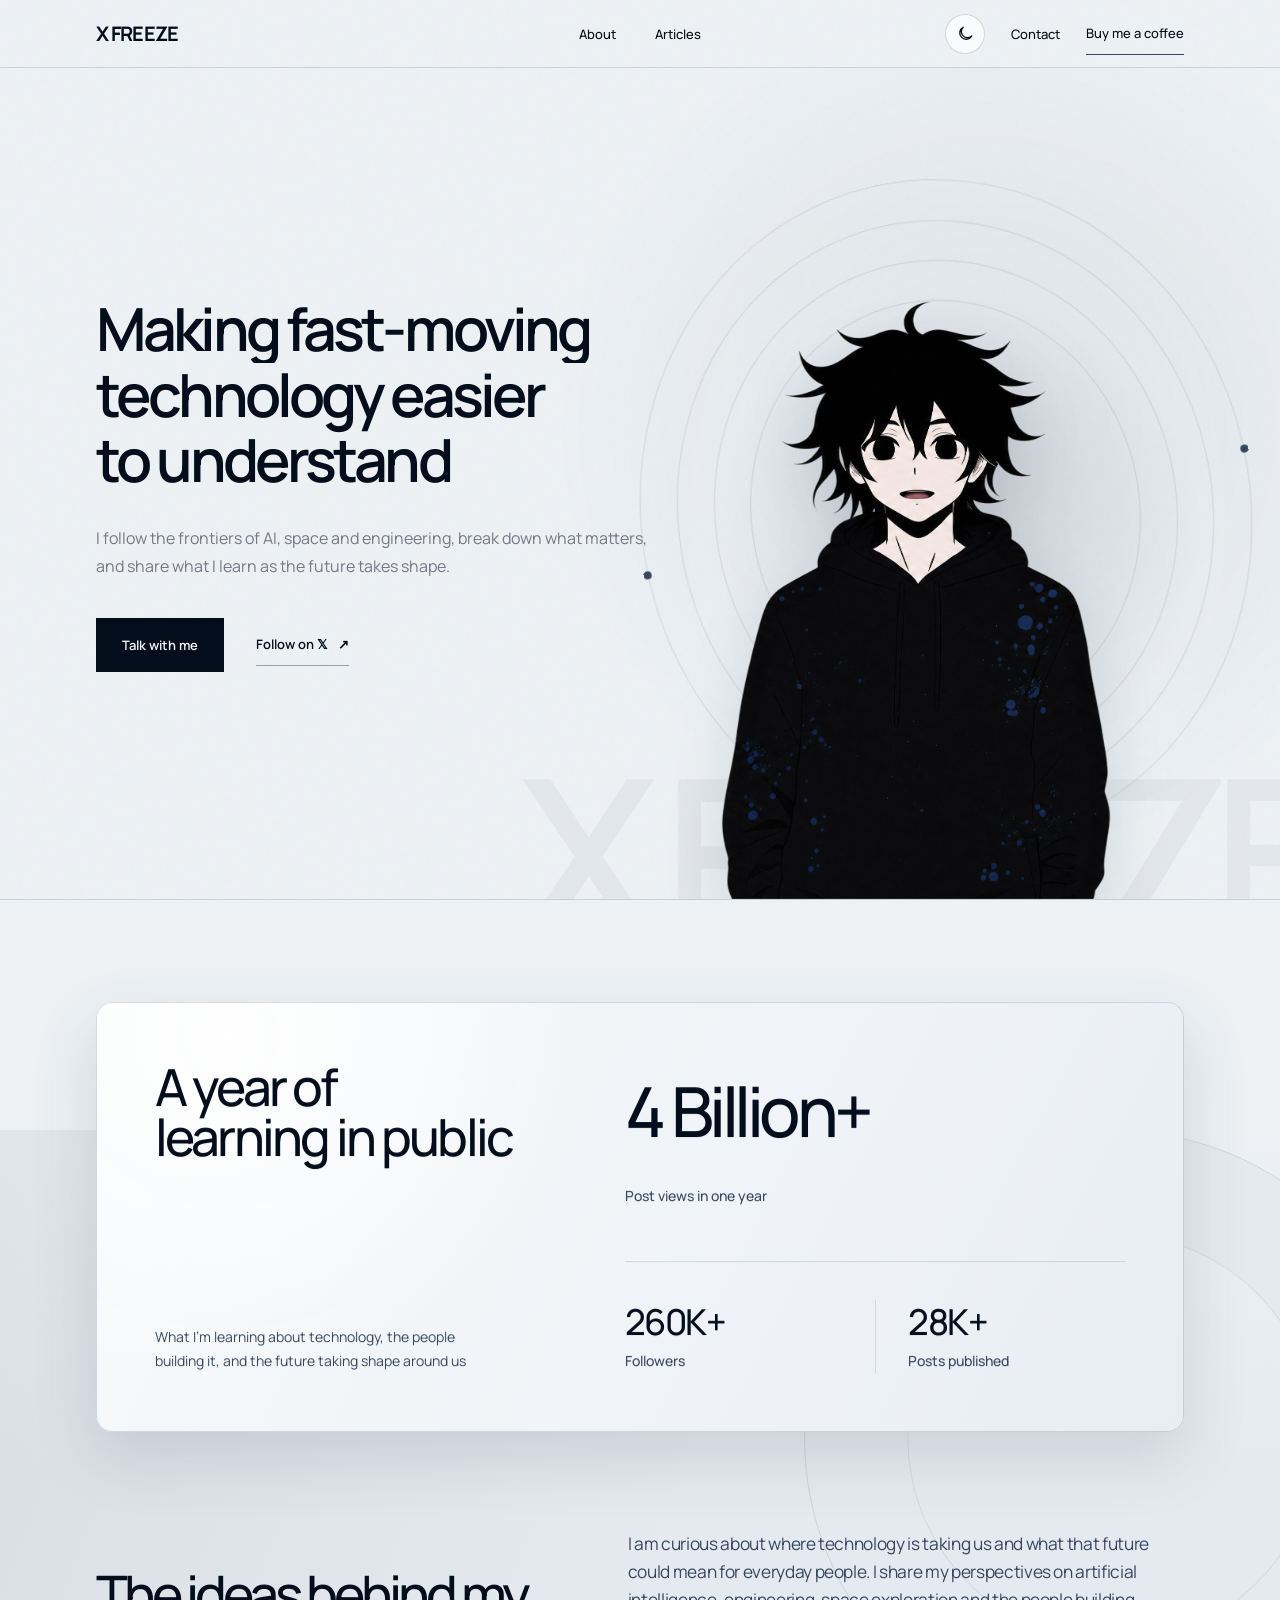
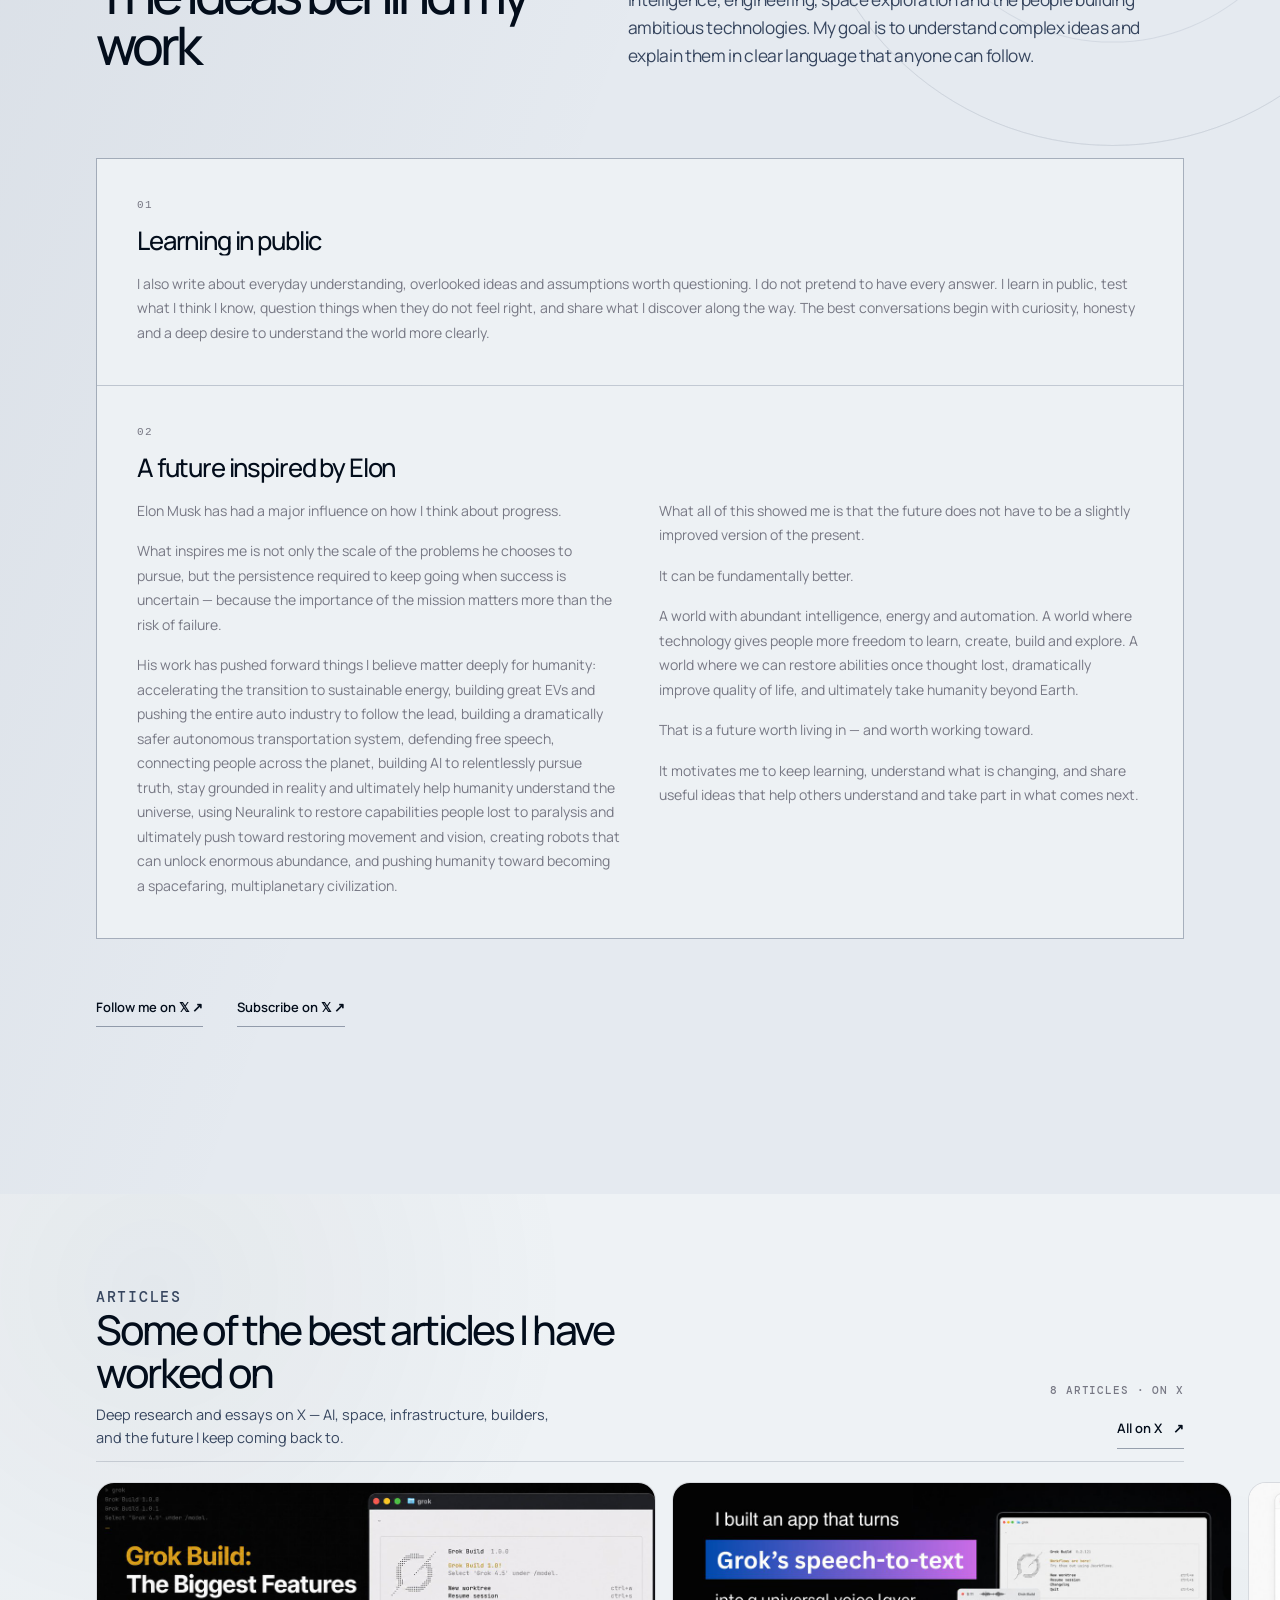
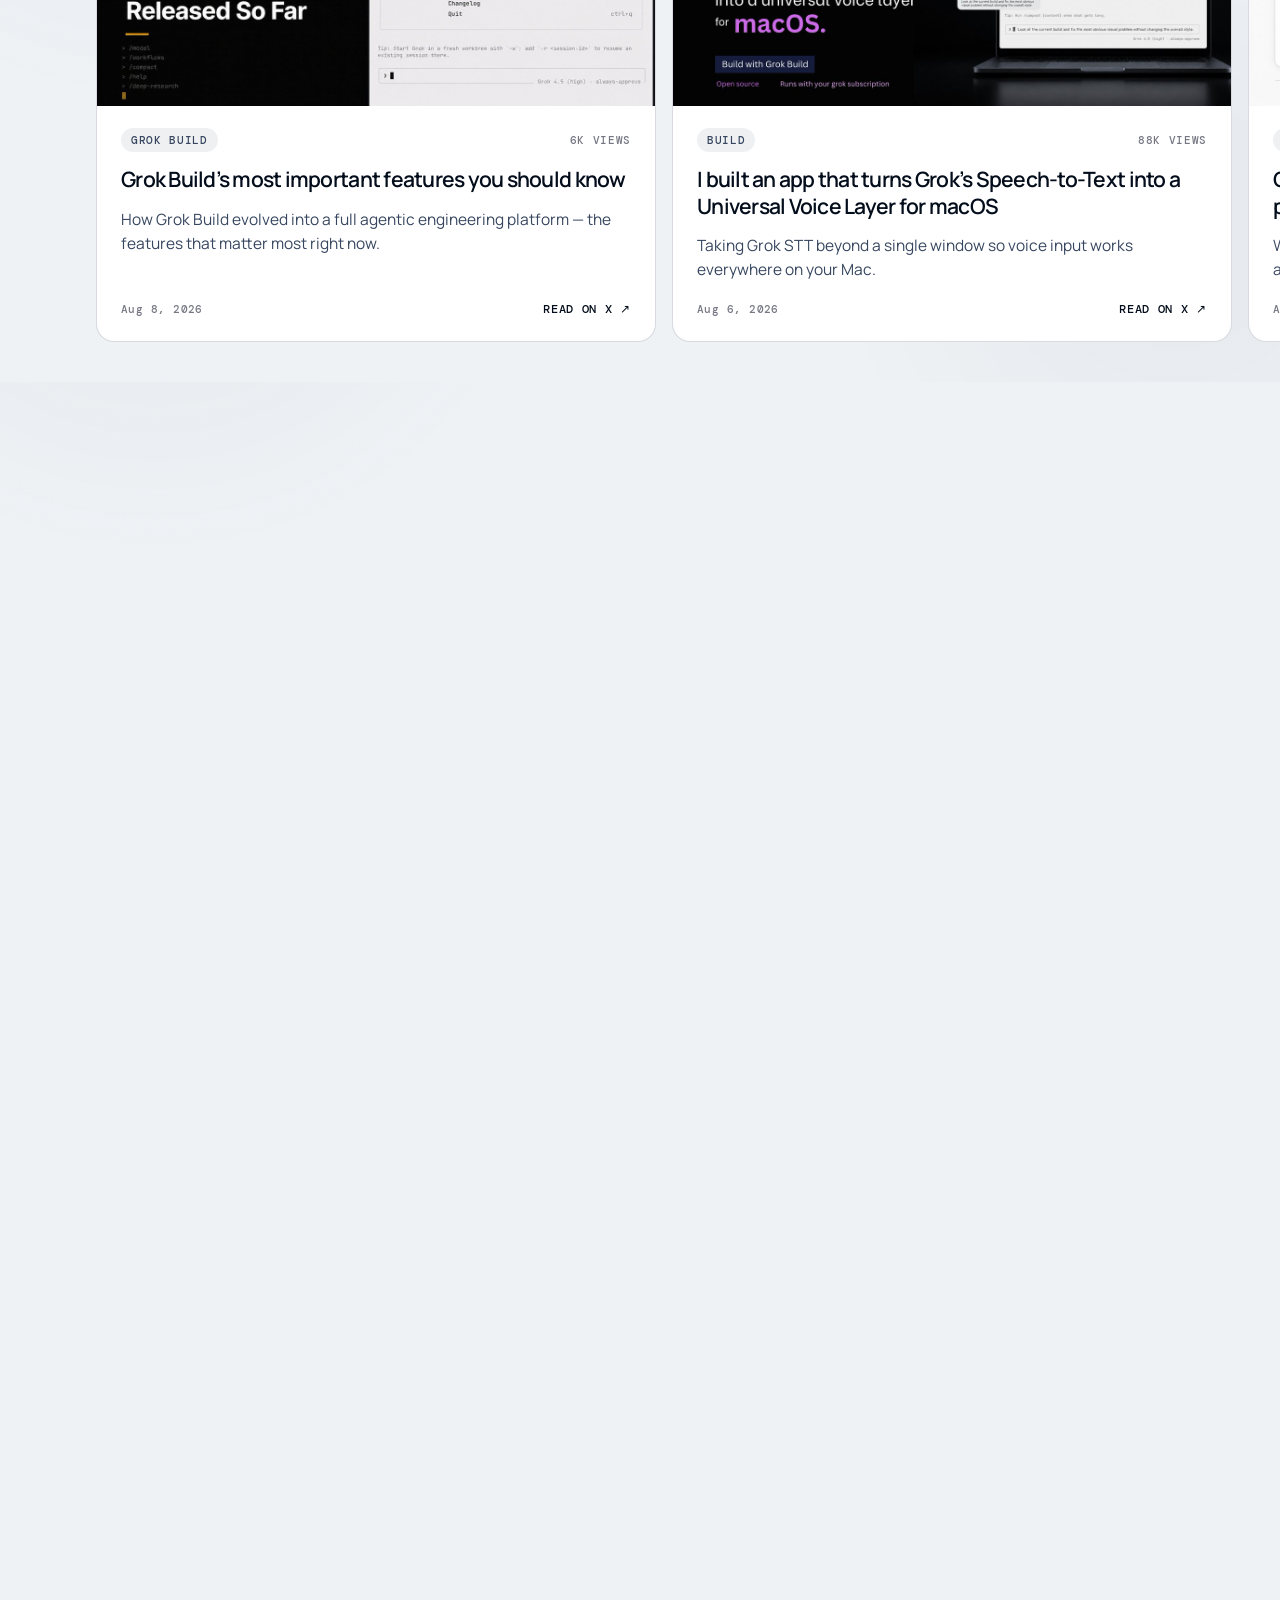
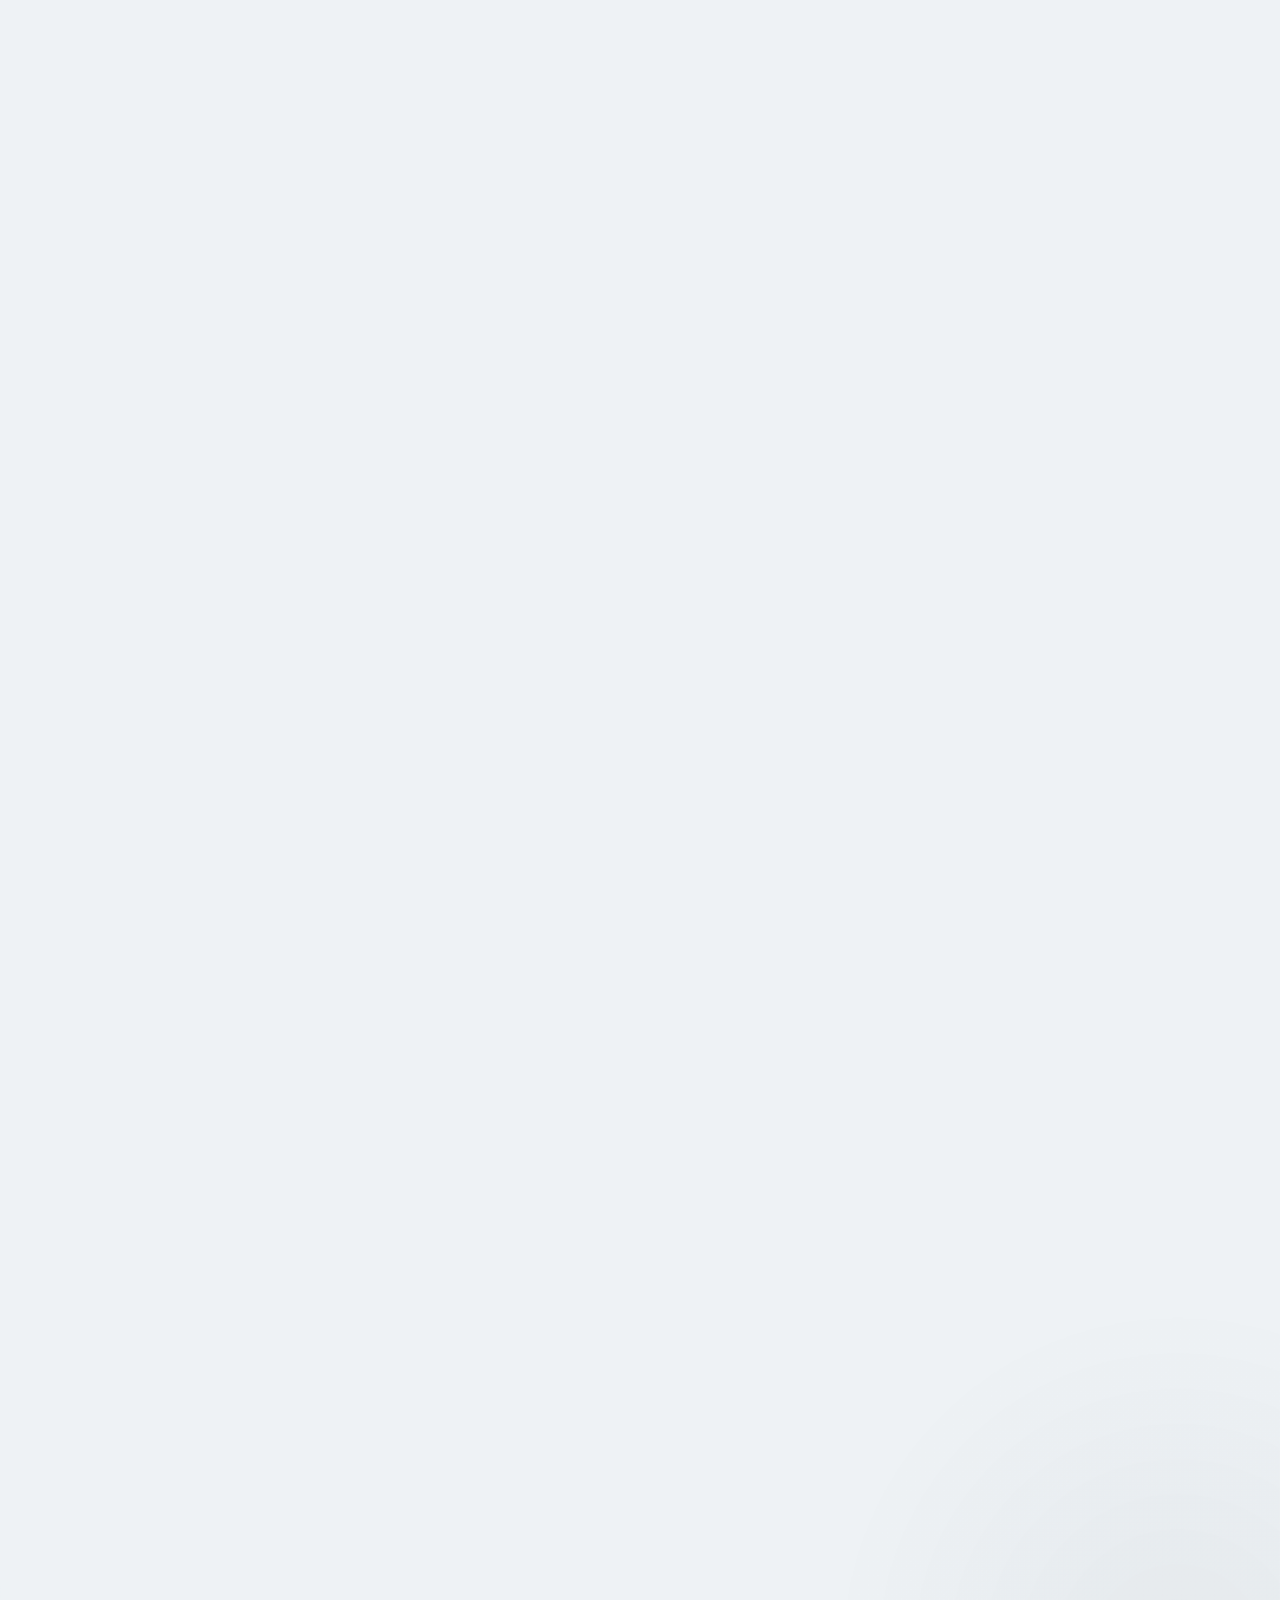
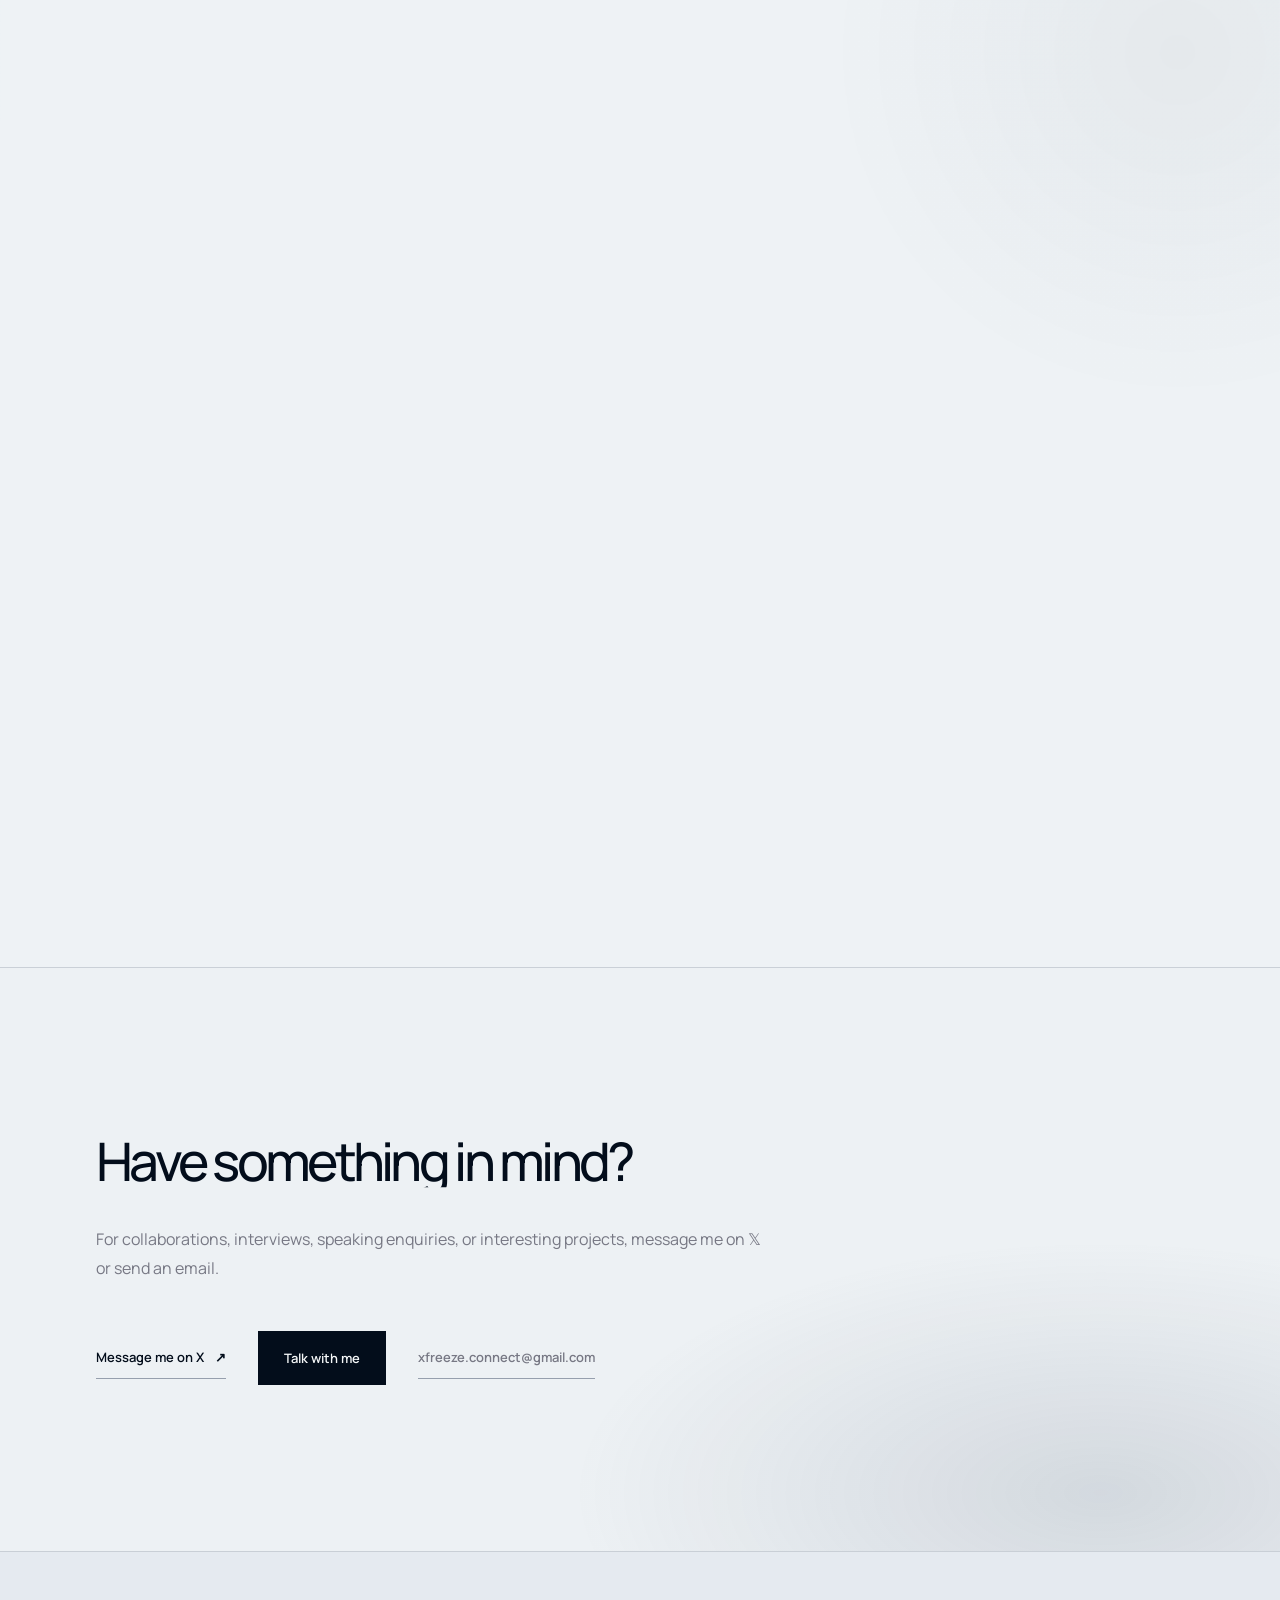
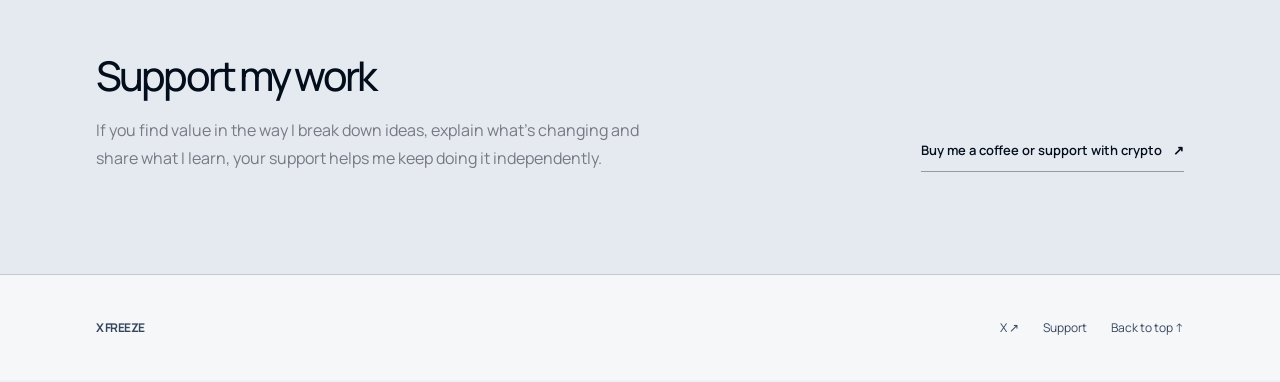
==== index.html @ 58bb5705 "Open Cal.com's own booking popup. Remove the extra white card so Talk with me uses the original cale" ====
<!doctype html>
<html lang="en">
  <head>
    <meta charset="utf-8">
    <meta name="viewport" content="width=device-width, initial-scale=1">
    <meta name="description" content="X Freeze is an engineer, writer, researcher, and AI-assisted builder covering Grok, xAI, SpaceX, Tesla, and the people building what comes next.">
    <meta name="theme-color" content="#edf1f4">
    <meta property="og:title" content="X Freeze">
    <meta property="og:description" content="Technology, builders, research, and useful tools for the Grok creator community.">
    <meta property="og:image" content="assets/xfreeze-space-backdrop.png">
    <title>X Freeze | Engineer, writer and researcher</title>
    <script>
      (function () {
        try {
          var key = "xf-theme";
          var stored = localStorage.getItem(key);
          var theme = stored === "dark" || stored === "light"
            ? stored
            : (window.matchMedia("(prefers-color-scheme: dark)").matches ? "dark" : "light");
          document.documentElement.setAttribute("data-theme", theme);
        } catch (e) {
          document.documentElement.setAttribute("data-theme", "light");
        }
      })();
    </script>
    <!-- Main Favicon -->
    <link rel="icon" type="image/x-icon" href="/favicon.ico">
    <!-- PNG fallback for modern browsers -->
    <link rel="icon" type="image/png" sizes="32x32" href="/favicon-32x32.png">
    <!-- Apple Touch Icon for iOS -->
    <link rel="apple-touch-icon" sizes="180x180" href="/apple-touch-icon.png">
    <link rel="preconnect" href="https://fonts.googleapis.com">
    <link rel="preconnect" href="https://fonts.gstatic.com" crossorigin>
    <link rel="preload" as="image" href="assets/xfreeze-hoodie-transparent.png">
    <link href="https://fonts.googleapis.com/css2?family=DM+Mono:wght@400;500&amp;family=Manrope:wght@400;500;600;700&amp;display=swap" rel="stylesheet">
    <link rel="stylesheet" href="styles.css?v=cal-tight-1">
    <script src="app.js" defer></script>
  </head>
  <body>
    <a class="skip-link" href="#main">Skip to content</a>

    <header class="site-header">
      <a class="brand" href="/" aria-label="X Freeze home">
        <span>X FREEZE</span>
      </a>

      <nav aria-label="Primary navigation">
        <a href="/about">About</a>
        <a href="/articles">Articles</a>
      </nav>

      <div class="nav-actions">
        <button class="theme-toggle" type="button" data-theme-toggle aria-label="Toggle dark theme" title="Toggle theme">
          <svg class="icon-moon" viewBox="0 0 24 24" fill="none" stroke="currentColor" stroke-width="1.8" stroke-linecap="round" stroke-linejoin="round" aria-hidden="true">
            <path d="M21 14.5A8.5 8.5 0 1 1 9.5 3a7 7 0 0 0 11.5 11.5z"></path>
          </svg>
          <svg class="icon-sun" viewBox="0 0 24 24" fill="none" stroke="currentColor" stroke-width="1.8" stroke-linecap="round" stroke-linejoin="round" aria-hidden="true">
            <circle cx="12" cy="12" r="4"></circle>
            <path d="M12 2v2M12 20v2M4.9 4.9l1.4 1.4M17.7 17.7l1.4 1.4M2 12h2M20 12h2M4.9 19.1l1.4-1.4M17.7 6.3l1.4-1.4"></path>
          </svg>
        </button>
        <a class="nav-contact" href="/contact">Contact</a>
        <button class="nav-support" type="button" data-open-support>Buy me a coffee</button>
      </div>
    </header>

    <main id="main">
      <section class="hero" id="top">
        <div class="hero-sticky">
          <div class="hero-copy">
            <h1>
              <span class="headline-line"><span>Making fast-moving</span></span>
              <span class="headline-line"><span>technology easier to understand</span></span>
            </h1>
            <p class="hero-summary">I follow the frontiers of AI, space and engineering, break down what matters, and share what I learn as the future takes shape.</p>

            <div class="hero-actions">
              <button class="button button-primary" type="button" data-cal-link="xfreeze-hkx1v9/30min" data-cal-namespace="booking" data-cal-config='{"layout":"month_view"}'>Talk with me</button>
              <a class="text-link" href="https://x.com/intent/follow?screen_name=XFreeze" target="_blank" rel="noreferrer">Follow on 𝕏 <span>↗</span></a>
            </div>
          </div>

          <div class="hero-name" aria-hidden="true">X FREEZE</div>

          <figure class="portrait-stage">
            <div class="orbit-depth" aria-hidden="true">
              <div class="orbit-lines">
                <span></span>
                <span></span>
                <span></span>
              </div>
            </div>
            <img src="assets/xfreeze-hoodie-transparent.png" width="1511" height="1520" fetchpriority="high" alt="Illustrated hoodie portrait representing X Freeze">
          </figure>
        </div>
      </section>

      <section class="profile-stats" id="profile-stats" aria-label="X Freeze profile statistics">
        <div class="profile-stats-panel">
          <header class="profile-stats-heading">
            <h2>A year of learning in public</h2>
            <p>What I’m learning about technology, the people building it, and the future taking shape around us</p>
          </header>

          <dl class="profile-stat-grid">
            <div class="profile-stat">
              <dd>4 Billion+</dd>
              <dt>Post views in one year</dt>
            </div>
            <div class="profile-stat">
              <dd>260K+</dd>
              <dt>Followers</dt>
            </div>
            <div class="profile-stat">
              <dd>28K+</dd>
              <dt>Posts published</dt>
            </div>
          </dl>
        </div>
      </section>

      <section class="principle reveal-section" id="about">
        <div class="principle-header">
          <h2>The ideas behind my work</h2>
          <p class="principle-intro">I am curious about where technology is taking us and what that future could mean for everyday people. I share my perspectives on artificial intelligence, engineering, space exploration and the people building ambitious technologies. My goal is to understand complex ideas and explain them in clear language that anyone can follow.</p>
        </div>

        <div class="principle-cards">
          <article class="principle-card-wide">
            <span class="principle-card-num" aria-hidden="true">01</span>
            <h3>Learning in public</h3>
            <p>I also write about everyday understanding, overlooked ideas and assumptions worth questioning. I do not pretend to have every answer. I learn in public, test what I think I know, question things when they do not feel right, and share what I discover along the way. The best conversations begin with curiosity, honesty and a deep desire to understand the world more clearly.</p>
          </article>

          <article class="principle-card-wide">
            <span class="principle-card-num" aria-hidden="true">02</span>
            <h3>A future inspired by Elon</h3>
            <div class="principle-card-body">
              <div>
                <p>Elon Musk has had a major influence on how I think about progress.</p>
                <p>What inspires me is not only the scale of the problems he chooses to pursue, but the persistence required to keep going when success is uncertain — because the importance of the mission matters more than the risk of failure.</p>
                <p>His work has pushed forward things I believe matter deeply for humanity: accelerating the transition to sustainable energy, building great EVs and pushing the entire auto industry to follow the lead, building a dramatically safer autonomous transportation system, defending free speech, connecting people across the planet, building AI to relentlessly pursue truth, stay grounded in reality and ultimately help humanity understand the universe, using Neuralink to restore capabilities people lost to paralysis and ultimately push toward restoring movement and vision, creating robots that can unlock enormous abundance, and pushing humanity toward becoming a spacefaring, multiplanetary civilization.</p>
              </div>
              <div>
                <p>What all of this showed me is that the future does not have to be a slightly improved version of the present.</p>
                <p>It can be fundamentally better.</p>
                <p>A world with abundant intelligence, energy and automation. A world where technology gives people more freedom to learn, create, build and explore. A world where we can restore abilities once thought lost, dramatically improve quality of life, and ultimately take humanity beyond Earth.</p>
                <p>That is a future worth living in — and worth working toward.</p>
                <p>It motivates me to keep learning, understand what is changing, and share useful ideas that help others understand and take part in what comes next.</p>
              </div>
            </div>
          </article>
        </div>

        <div class="principle-actions">
          <a href="https://x.com/intent/follow?screen_name=XFreeze" target="_blank" rel="noreferrer">Follow me on 𝕏 <span>↗</span></a>
          <a href="https://x.com/XFreeze/creator-subscriptions" target="_blank" rel="noreferrer">Subscribe on 𝕏 <span>↗</span></a>
        </div>
      </section>


      <section class="x-articles" id="articles" aria-label="X Articles">
        <div class="x-articles-pin">
          <div class="x-articles-sticky">
            <header class="x-articles-head">
              <div class="x-articles-head-copy">
                <p class="library-kicker">Articles</p>
                <h2>Some of the best articles I have worked on</h2>
                <p>Deep research and essays on X — AI, space, infrastructure, builders, and the future I keep coming back to.</p>
              </div>
              <div class="x-articles-head-side">
                <p class="library-meta">8 articles · on X</p>
                <a class="text-link" href="https://x.com/XFreeze" target="_blank" rel="noreferrer">All on X <span>↗</span></a>
              </div>
            </header>

            <div class="x-articles-viewport">
              <div class="x-articles-track" id="x-articles-track">
                <a class="x-article-card" href="https://x.com/i/article/2085433888864964608" target="_blank" rel="noreferrer">
                  <figure class="x-article-thumb">
                    <img src="assets/articles/2085433888864964608.jpg" alt="" width="1200" height="480" loading="lazy">
                  </figure>
                  <div class="x-article-body">
                    <div class="x-article-meta">
                      <span class="lib-tag">Grok Build</span>
                      <span class="x-article-views">6K views</span>
                    </div>
                    <h3>Grok Build’s most important features you should know</h3>
                    <p>How Grok Build evolved into a full agentic engineering platform — the features that matter most right now.</p>
                    <div class="x-article-foot">
                      <time class="x-article-date" datetime="2026-08-08">Aug 8, 2026</time>
                      <span class="x-article-cta">Read on X <span>↗</span></span>
                    </div>
                  </div>
                </a>

                <a class="x-article-card" href="https://x.com/i/article/2084619844628914176" target="_blank" rel="noreferrer">
                  <figure class="x-article-thumb">
                    <img src="assets/articles/2084619844628914176.jpg" alt="" width="1200" height="480" loading="lazy">
                  </figure>
                  <div class="x-article-body">
                    <div class="x-article-meta">
                      <span class="lib-tag">Build</span>
                      <span class="x-article-views">88K views</span>
                    </div>
                    <h3>I built an app that turns Grok’s Speech-to-Text into a Universal Voice Layer for macOS</h3>
                    <p>Taking Grok STT beyond a single window so voice input works everywhere on your Mac.</p>
                    <div class="x-article-foot">
                      <time class="x-article-date" datetime="2026-08-06">Aug 6, 2026</time>
                      <span class="x-article-cta">Read on X <span>↗</span></span>
                    </div>
                  </div>
                </a>

                <a class="x-article-card" href="https://x.com/i/article/2084860216353415168" target="_blank" rel="noreferrer">
                  <figure class="x-article-thumb">
                    <img src="assets/articles/2084860216353415168.jpg" alt="" width="1200" height="480" loading="lazy">
                  </figure>
                  <div class="x-article-body">
                    <div class="x-article-meta">
                      <span class="lib-tag">Grok Build</span>
                      <span class="x-article-views">4.1M views</span>
                    </div>
                    <h3>Grok Build will rewrite how you use your laptop — a practical guide to your own Autonomous Employee</h3>
                    <p>What Grok Build is actually for, and how to use it as an autonomous agent on your machine.</p>
                    <div class="x-article-foot">
                      <time class="x-article-date" datetime="2026-08-05">Aug 5, 2026</time>
                      <span class="x-article-cta">Read on X <span>↗</span></span>
                    </div>
                  </div>
                </a>

                <a class="x-article-card" href="https://x.com/i/article/2068381180899270656" target="_blank" rel="noreferrer">
                  <figure class="x-article-thumb">
                    <img src="assets/articles/2068381180899270656.jpg" alt="" width="1200" height="480" loading="lazy">
                  </figure>
                  <div class="x-article-body">
                    <div class="x-article-meta">
                      <span class="lib-tag">Space</span>
                      <span class="x-article-views">566K views</span>
                    </div>
                    <h3>Elon Musk’s Septillion-Dollar Future: Antimatter, Interstellar Travel, and an Economy Beyond Money</h3>
                    <p>A physics-grounded look at antimatter propulsion, stellar-scale energy, and why money may give way to mass and energy.</p>
                    <div class="x-article-foot">
                      <time class="x-article-date" datetime="2026-06-20">Jun 20, 2026</time>
                      <span class="x-article-cta">Read on X <span>↗</span></span>
                    </div>
                  </div>
                </a>

                <a class="x-article-card" href="https://x.com/i/article/2079162061142335488" target="_blank" rel="noreferrer">
                  <figure class="x-article-thumb">
                    <img src="assets/articles/2079162061142335488.jpg" alt="" width="1200" height="480" loading="lazy">
                  </figure>
                  <div class="x-article-body">
                    <div class="x-article-meta">
                      <span class="lib-tag">X API</span>
                      <span class="x-article-views">68K views</span>
                    </div>
                    <h3>Turn your X account into a programmable intelligence system using the X API and Grok Build</h3>
                    <p>Bookmarks, research, monitoring, and automation — practical agent workflows with the X API and Grok Build.</p>
                    <div class="x-article-foot">
                      <time class="x-article-date" datetime="2026-07-22">Jul 22, 2026</time>
                      <span class="x-article-cta">Read on X <span>↗</span></span>
                    </div>
                  </div>
                </a>

                <a class="x-article-card" href="https://x.com/i/article/2081176018950176768" target="_blank" rel="noreferrer">
                  <figure class="x-article-thumb">
                    <img src="assets/articles/2081176018950176768.jpg" alt="" width="1200" height="480" loading="lazy">
                  </figure>
                  <div class="x-article-body">
                    <div class="x-article-meta">
                      <span class="lib-tag">Mission</span>
                      <span class="x-article-views">8.4K views</span>
                    </div>
                    <h3>Elon Musk’s Deepest Purpose Is to Save Humanity and Carry the Light of Consciousness Beyond Earth</h3>
                    <p>How SpaceX, Tesla, Neuralink, xAI, and X connect into one mission for a multiplanetary future.</p>
                    <div class="x-article-foot">
                      <time class="x-article-date" datetime="2026-07-26">Jul 26, 2026</time>
                      <span class="x-article-cta">Read on X <span>↗</span></span>
                    </div>
                  </div>
                </a>

                <a class="x-article-card" href="https://x.com/i/article/2062513457979625473" target="_blank" rel="noreferrer">
                  <figure class="x-article-thumb">
                    <img src="assets/articles/2062513457979625473.jpg" alt="" width="1200" height="480" loading="lazy">
                  </figure>
                  <div class="x-article-body">
                    <div class="x-article-meta">
                      <span class="lib-tag">SpaceX</span>
                      <span class="x-article-views">6.4K views</span>
                    </div>
                    <h3>Everything you need to know about SpaceX and why it is the most important company on Earth</h3>
                    <p>Launch, Starlink, reusability, AI compute, and the infrastructure machine behind the rockets.</p>
                    <div class="x-article-foot">
                      <time class="x-article-date" datetime="2026-06-04">Jun 4, 2026</time>
                      <span class="x-article-cta">Read on X <span>↗</span></span>
                    </div>
                  </div>
                </a>

                <a class="x-article-card" href="https://x.com/i/article/2057276148254457856" target="_blank" rel="noreferrer">
                  <figure class="x-article-thumb">
                    <img src="assets/articles/2057276148254457856.jpg" alt="" width="1200" height="480" loading="lazy">
                  </figure>
                  <div class="x-article-body">
                    <div class="x-article-meta">
                      <span class="lib-tag">AI</span>
                      <span class="x-article-views">6.5K views</span>
                    </div>
                    <h3>Elon offering compute to Anthropic is a much bigger strategic move than most people realize</h3>
                    <p>Why AI infrastructure compounds while models rotate — Colossus, Starlink, and orbital compute.</p>
                    <div class="x-article-foot">
                      <time class="x-article-date" datetime="2026-05-21">May 21, 2026</time>
                      <span class="x-article-cta">Read on X <span>↗</span></span>
                    </div>
                  </div>
                </a>
              </div>
            </div>
          </div>
        </div>
      </section>


      <section class="contact reveal-section" id="contact">
        <h2>Have something in mind?</h2>
        <p>For collaborations, interviews, speaking enquiries, or interesting projects, message me on 𝕏 or send an email.</p>
        <div class="contact-actions">
          <a class="text-link" href="https://x.com/XFreeze" target="_blank" rel="noreferrer">Message me on X <span>↗</span></a>
          <button class="button button-primary" type="button" data-cal-link="xfreeze-hkx1v9/30min" data-cal-namespace="booking" data-cal-config='{"layout":"month_view"}'>Talk with me</button>
          <a class="text-link email-link" href="mailto:xfreeze.connect@gmail.com">xfreeze.connect@gmail.com</a>
        </div>
      </section>

      <section class="support-strip" id="support">
        <div>
          <h2>Support my work</h2>
          <p>If you find value in the way I break down ideas, explain what’s changing and share what I learn, your support helps me keep doing it independently.</p>
        </div>
        <button class="text-link support-control" type="button" data-open-support>Buy me a coffee or support with crypto <span>↗</span></button>
      </section>
    </main>

    <footer class="site-footer">
      <a class="brand" href="/"><span>X FREEZE</span></a>
      <div>
        <a href="https://x.com/XFreeze" target="_blank" rel="noreferrer">X ↗</a>
        <button type="button" data-open-support>Support</button>
        <a href="/">Back to top ↑</a>
      </div>
    </footer>

    <script>
      (function (C, A, L) {
        var p = function (a, ar) { a.q.push(ar); };
        var d = C.document;
        C.Cal = C.Cal || function () {
          var cal = C.Cal;
          var ar = arguments;
          if (!cal.loaded) {
            cal.ns = {};
            cal.q = cal.q || [];
            d.head.appendChild(d.createElement("script")).src = A;
            cal.loaded = true;
          }
          if (ar[0] === L) {
            var api = function () { p(api, arguments); };
            var namespace = ar[1];
            api.q = api.q || [];
            if (typeof namespace === "string") {
              cal.ns[namespace] = cal.ns[namespace] || api;
              p(cal.ns[namespace], ar);
              p(cal, ["initNamespace", namespace]);
            } else p(cal, ar);
            return;
          }
          p(cal, ar);
        };
      })(window, "https://app.cal.com/embed/embed.js", "init");
      Cal("init", "booking", { origin: "https://cal.com" });
      Cal.ns.booking("ui", { layout: "month_view" });
    </script>

    <dialog class="dialog" id="consultDialog" aria-labelledby="consultTitle">
      <form class="dialog-shell dialog-glass consult-form" data-glass id="consultForm">
        <div class="dialog-header">
          <div>
            <span>Consult with X Freeze</span>
            <h2 id="consultTitle">Tell me what you are working on</h2>
          </div>
          <button class="close-button" type="button" data-close-dialog aria-label="Close consultation form">×</button>
        </div>

        <label>
          <span>Your name</span>
          <input name="name" type="text" autocomplete="name" required>
        </label>
        <label>
          <span>How can I help?</span>
          <select name="topic" required>
            <option value="">Select a topic</option>
            <option>AI and Grok workflows</option>
            <option>Research and product analysis</option>
            <option>Content and positioning</option>
            <option>Interview or speaking request</option>
            <option>Something else</option>
          </select>
        </label>
        <label>
          <span>Briefly describe the project</span>
          <textarea name="message" rows="5" required></textarea>
        </label>
        <p class="form-note">Your message will be copied, then X will open so you can send it directly.</p>
        <button class="button button-primary" type="submit">Continue to X</button>
        <p class="form-status" id="consultStatus" role="status"></p>
      </form>
    </dialog>

    <dialog class="dialog" id="supportDialog" aria-labelledby="supportTitle">
      <div class="dialog-shell dialog-glass" data-glass>
        <div class="dialog-header">
          <div>
            <span>Support my work</span>
            <h2 id="supportTitle">Buy me a coffee or support with crypto</h2>
          </div>
          <button class="close-button" type="button" data-close-dialog aria-label="Close support options">×</button>
        </div>

        <div class="coffee-option">
          <div>
            <strong>Buy me a coffee</strong>
            <p>Support with a one-time coffee via Buy Me a Coffee.</p>
          </div>
          <a class="button button-primary" href="https://buymeacoffee.com/xfreeze" target="_blank" rel="noreferrer">Buy me a coffee</a>
        </div>

        <div class="wallet-list">
          <div class="wallet">
            <div><strong>Bitcoin</strong><code>bc1q4ntsw4f9a6vqm5yuzy9h3zd5sc44zk870ncjwy</code></div>
            <button type="button" data-copy-wallet="bc1q4ntsw4f9a6vqm5yuzy9h3zd5sc44zk870ncjwy">Copy</button>
          </div>
          <div class="wallet">
            <div><strong>Ethereum</strong><code>0x22614C159AC3226Ce92E99905EA7A401fa6e6d12</code></div>
            <button type="button" data-copy-wallet="0x22614C159AC3226Ce92E99905EA7A401fa6e6d12">Copy</button>
          </div>
          <div class="wallet">
            <div><strong>Solana</strong><code>EYTx9xJrpB3NiTmLSWQUf4pVksN2naRKXTezZfa6VjWb</code></div>
            <button type="button" data-copy-wallet="EYTx9xJrpB3NiTmLSWQUf4pVksN2naRKXTezZfa6VjWb">Copy</button>
          </div>
        </div>
        <p class="wallet-status" id="walletStatus" role="status"></p>
      </div>
    </dialog>

    <div class="toast" id="toast" role="status"></div>
  </body>
</html>
---- styles.css ----
:root {
  --canvas: #edf1f4;
  --canvas-soft: #e5eaf0;
  --canvas-bright: #f5f7f8;
  --ink: #030d1b;
  --ink-soft: #080d15;
  --slate: #37465f;
  --muted: #777884;
  --line: rgba(55, 70, 95, 0.2);
  --line-strong: rgba(55, 70, 95, 0.48);
  --header-bg: rgba(237, 241, 244, 0.88);
  --card-bg: #ffffff;
  --card-bg-soft: rgba(255, 255, 255, 0.72);
  --panel-bg: linear-gradient(118deg, rgba(249, 251, 252, 0.99), rgba(232, 237, 243, 0.985));
  --panel-sheen: radial-gradient(circle at 12% 8%, rgba(255, 255, 255, 0.98), transparent 34%);
  --section-tint: #eef2f5;
  --noise-opacity: 0.025;
  --noise-blend: multiply;
  --shadow-soft: 0 18px 40px rgba(55, 70, 95, 0.1);
  --shadow-panel: 0 24px 64px rgba(55, 70, 95, 0.16);
  --thumb-bg: #0b1220;
  --portrait-glow: radial-gradient(
    circle at 50% 52%,
    rgba(55, 70, 95, 0.12),
    rgba(237, 241, 244, 0.22) 55%,
    transparent 71%
  );
  --gutter: clamp(28px, 7.5vw, 144px);
  --section-space: clamp(108px, 13vw, 208px);
  --radius: 0;
  --ease-out: cubic-bezier(0.23, 1, 0.32, 1);
  --ease-in-out: cubic-bezier(0.77, 0, 0.175, 1);
  --sans: "Manrope", -apple-system, BlinkMacSystemFont, "Segoe UI", sans-serif;
  --mono: "DM Mono", ui-monospace, SFMono-Regular, Menlo, monospace;
  --type-hero: clamp(3.2rem, 4.65vw, 4.85rem);
  --type-section: clamp(3rem, 4.15vw, 4.4rem);
  --type-feature: clamp(2.15rem, 3.2vw, 3.45rem);
  --type-card: clamp(1.65rem, 2.3vw, 2.45rem);
}

html[data-theme="dark"] {
  /* Dark grey base (slightly deeper) · #1E3E62 accent only */
  --canvas: #12151a;
  --canvas-soft: #1a1e24;
  --canvas-bright: #222831;
  --ink: #eceff3;
  --ink-soft: #f5f7fa;
  --slate: #a0a8b4;
  --muted: #8a919c;
  --line: rgba(255, 255, 255, 0.1);
  --line-strong: rgba(255, 255, 255, 0.2);
  --header-bg: rgba(18, 21, 26, 0.92);
  --card-bg: #1a1e24;
  --card-bg-soft: rgba(26, 30, 36, 0.94);
  --panel-bg: linear-gradient(118deg, #222831, #1a1e24);
  --panel-sheen: radial-gradient(circle at 12% 8%, rgba(30, 62, 98, 0.24), transparent 40%);
  --section-tint: #12151a;
  --noise-opacity: 0.05;
  --noise-blend: soft-light;
  --shadow-soft: 0 18px 40px rgba(0, 0, 0, 0.45);
  --shadow-panel: 0 24px 64px rgba(0, 0, 0, 0.5);
  --thumb-bg: #0c0e12;
  /* No light halo — transparent so page grey shows through cleanly */
  --portrait-glow: transparent;
  --accent: #1e3e62;
}

/* Kill light portrait halo + any baked edge glow in dark mode */
html[data-theme="dark"] .portrait-stage::before {
  display: none;
}

html[data-theme="dark"] .portrait-stage {
  background: transparent;
}

html[data-theme="dark"] .portrait-stage img {
  filter: drop-shadow(0 20px 28px rgba(0, 0, 0, 0.45));
}

html[data-theme="dark"] .hero-sticky {
  background: var(--canvas);
}

html[data-theme="dark"] .hero-name {
  color: rgba(255, 255, 255, 0.04);
}

html[data-theme="dark"] .orbit-lines,
html[data-theme="dark"] .orbit-lines span {
  border-color: rgba(255, 255, 255, 0.08);
}

* {
  box-sizing: border-box;
}

html {
  scroll-behavior: smooth;
  color-scheme: light;
}

html[data-theme="dark"] {
  color-scheme: dark;
}

body {
  min-width: 320px;
  margin: 0;
  /* clip keeps sticky horizontal articles working; hidden breaks position:sticky */
  overflow-x: clip;
  background: var(--canvas);
  color: var(--ink);
  font-family: var(--sans);
  font-size: 16px;
  -webkit-font-smoothing: antialiased;
  transition: background-color 220ms ease, color 220ms ease;
}

body::after {
  position: fixed;
  z-index: 30;
  inset: 0;
  pointer-events: none;
  content: "";
  opacity: var(--noise-opacity);
  background-image: url("data:image/svg+xml,%3Csvg viewBox='0 0 180 180' xmlns='http://www.w3.org/2000/svg'%3E%3Cfilter id='n'%3E%3CfeTurbulence type='fractalNoise' baseFrequency='.82' numOctaves='3' stitchTiles='stitch'/%3E%3C/filter%3E%3Crect width='100%25' height='100%25' filter='url(%23n)' opacity='.7'/%3E%3C/svg%3E");
  mix-blend-mode: var(--noise-blend);
}

body.dialog-open {
  overflow: hidden;
}

a {
  color: inherit;
  text-decoration: none;
}

button,
input,
select,
textarea {
  font: inherit;
}

button {
  color: inherit;
}

img {
  display: block;
  max-width: 100%;
}

a:focus-visible,
button:focus-visible,
input:focus-visible,
select:focus-visible,
textarea:focus-visible {
  outline: 2px solid var(--slate);
  outline-offset: 4px;
}

.skip-link {
  position: fixed;
  z-index: 50;
  top: 12px;
  left: 12px;
  padding: 10px 14px;
  background: var(--ink);
  color: var(--canvas-bright);
  transform: translateY(-160%);
}

.skip-link:focus {
  transform: none;
}

.site-header {
  position: sticky;
  z-index: 20;
  top: 0;
  display: grid;
  min-height: 68px;
  grid-template-columns: 1fr auto 1fr;
  align-items: center;
  gap: 36px;
  padding: 0 var(--gutter);
  border-bottom: 1px solid var(--line);
  background: var(--header-bg);
  backdrop-filter: blur(18px);
  -webkit-backdrop-filter: blur(18px);
}

.theme-toggle {
  display: inline-flex;
  align-items: center;
  justify-content: center;
  width: 40px;
  height: 40px;
  margin: 0;
  padding: 0;
  border: 1px solid var(--line);
  border-radius: 999px;
  background: var(--card-bg-soft);
  color: var(--ink);
  cursor: pointer;
  transition: border-color 180ms ease, background 180ms ease, transform 180ms ease;
}

.theme-toggle:hover {
  border-color: var(--line-strong);
  transform: translateY(-1px);
}

.theme-toggle svg {
  width: 18px;
  height: 18px;
  display: block;
}

.theme-toggle .icon-sun {
  display: none;
}

.theme-toggle .icon-moon {
  display: block;
}

html[data-theme="dark"] .theme-toggle .icon-sun {
  display: block;
}

html[data-theme="dark"] .theme-toggle .icon-moon {
  display: none;
}

.brand {
  width: max-content;
  font-size: 20px;
  font-weight: 700;
  letter-spacing: -0.045em;
}

.site-header nav,
.nav-actions {
  display: flex;
  align-items: center;
}

.site-header nav {
  gap: clamp(24px, 3vw, 46px);
  justify-content: center;
}

.nav-actions {
  gap: 14px;
  justify-content: flex-end;
}

.site-header nav a,
.nav-contact,
.nav-support {
  min-height: 42px;
  align-content: center;
  border: 0;
  background: transparent;
  color: var(--ink-soft);
  cursor: pointer;
  padding: 0;
  font-size: 13px;
  font-weight: 500;
  transition: color 180ms ease;
}

.site-header nav a:hover,
.nav-contact:hover,
.nav-support:hover {
  color: var(--slate);
}

.nav-actions {
  justify-content: flex-end;
  gap: 26px;
}

.nav-support {
  border-bottom: 1px solid var(--slate);
}

main {
  /* overflow:clip breaks position:sticky for the articles horizontal track */
  overflow-x: clip;
  overflow-y: visible;
}

.hero {
  position: relative;
  isolation: isolate;
  /* Desktop: tall sticky stage so portrait + stats seam work together.
     Mobile overrides live only in @media (max-width: 780px / 480px). */
  height: 118dvh;
  min-height: 860px;
  overflow: clip;
}

.hero-sticky {
  position: sticky;
  top: 68px;
  display: grid;
  height: calc(100dvh - 68px);
  min-height: 700px;
  grid-template-columns: minmax(0, 1.05fr) minmax(420px, 0.95fr);
  align-items: center;
  overflow: hidden;
  padding: clamp(60px, 8vh, 90px) var(--gutter) 0;
  border-bottom: 1px solid var(--line);
  background:
    radial-gradient(circle at 77% 43%, rgba(55, 70, 95, 0.1), transparent 27rem),
    var(--canvas);
}

.hero-copy {
  position: relative;
  z-index: 4;
  align-self: center;
  max-width: 820px;
  padding-bottom: 70px;
}

.hero h1 {
  max-width: 790px;
  margin: 0;
  font-size: var(--type-hero);
  font-weight: 600;
  line-height: 1.08;
  letter-spacing: -0.065em;
  text-wrap: balance;
}

.headline-line {
  display: block;
  overflow: hidden;
  padding-bottom: 0.035em;
}

.headline-line > span {
  display: block;
}

.hero-summary {
  max-width: 570px;
  margin: 30px 0 0;
  color: var(--muted);
  font-size: clamp(15px, 1.25vw, 18px);
  line-height: 1.75;
}

.hero-actions,
.principle-actions,
.contact-actions {
  display: flex;
  flex-wrap: wrap;
  align-items: center;
}

.hero-actions {
  gap: 32px;
  margin-top: 38px;
}

.button {
  display: inline-flex;
  min-height: 54px;
  align-items: center;
  justify-content: center;
  border: 1px solid var(--ink);
  border-radius: var(--radius);
  cursor: pointer;
  padding: 0 25px;
  font-size: 13px;
  font-weight: 600;
  white-space: nowrap;
  transition: background 180ms ease, color 180ms ease, transform 180ms ease;
}

.button:hover {
  transform: translateY(-2px);
}

.button:active {
  transform: scale(0.98);
}

.button-primary {
  background: var(--ink);
  color: var(--canvas-bright);
}

.button-primary:hover {
  background: var(--slate);
  color: var(--canvas-bright);
}

.button-disabled {
  border-color: var(--line-strong);
  background: var(--canvas-soft);
  color: var(--muted);
  cursor: not-allowed;
}

.button-disabled:hover {
  transform: none;
}

.text-link {
  display: inline-flex;
  min-height: 42px;
  align-items: center;
  gap: 11px;
  border: 0;
  border-bottom: 1px solid var(--line-strong);
  background: transparent;
  color: var(--ink);
  cursor: pointer;
  padding: 0;
  font-size: 13px;
  font-weight: 600;
  white-space: nowrap;
  transition: border-color 180ms ease, color 180ms ease, gap 180ms ease;
}

.text-link:hover {
  gap: 16px;
  border-color: var(--ink);
  color: var(--slate);
}

.hero-name {
  position: absolute;
  z-index: -1;
  right: -3vw;
  bottom: -0.16em;
  color: rgba(55, 70, 95, 0.055);
  font-size: clamp(9rem, 17vw, 19rem);
  font-weight: 600;
  line-height: 0.75;
  letter-spacing: -0.09em;
  white-space: nowrap;
}

.portrait-stage {
  position: relative;
  z-index: 2;
  align-self: stretch;
  min-height: 680px;
  margin: 0;
}

.portrait-stage::before {
  position: absolute;
  z-index: -2;
  top: 5%;
  left: 4%;
  width: 104%;
  height: 91%;
  border-radius: 50%;
  background: var(--portrait-glow);
  content: "";
}

.portrait-stage img {
  position: absolute;
  z-index: 3;
  left: 50%;
  bottom: 0;
  width: min(116%, 800px);
  max-width: none;
  height: 104%;
  object-fit: contain;
  object-position: center bottom;
  filter: drop-shadow(0 28px 30px rgba(3, 13, 27, 0.12));
  transform: translateX(-50%);
}

.orbit-depth {
  position: absolute;
  z-index: 1;
  inset: 0;
}

.orbit-lines,
.orbit-lines span {
  position: absolute;
  border: 1px solid rgba(55, 70, 95, 0.13);
  border-radius: 50%;
}

.orbit-lines {
  z-index: 1;
  top: 5%;
  left: -5%;
  width: 118%;
  height: 88%;
  transform: rotate(-12deg);
}

.orbit-lines::before,
.orbit-lines::after {
  position: absolute;
  width: 8px;
  height: 8px;
  border-radius: 50%;
  background: var(--slate);
  content: "";
}

.orbit-lines::before {
  top: 50%;
  right: -5px;
  transform: translateY(-50%);
}

.orbit-lines::after {
  top: 50%;
  left: -5px;
  transform: translateY(-50%);
}

.orbit-lines span:nth-child(1) {
  inset: 6%;
}

.orbit-lines span:nth-child(2) {
  inset: 12%;
}

.orbit-lines span:nth-child(3) {
  inset: 18%;
}

.principle {
  position: relative;
  display: grid;
  min-height: 1040px;
  align-content: start;
  overflow: hidden;
  padding: clamp(400px, 28vw, 520px) var(--gutter) var(--section-space);
  background:
    linear-gradient(110deg, rgba(55, 70, 95, 0.07), transparent 44%),
    linear-gradient(to bottom, var(--canvas) 0, var(--canvas-soft) 340px);
}

.principle::after {
  position: absolute;
  right: -11vw;
  width: min(48vw, 700px);
  aspect-ratio: 1;
  border: 1px solid rgba(55, 70, 95, 0.13);
  border-radius: 50%;
  box-shadow:
    inset 0 0 0 8vw var(--canvas-soft),
    inset 0 0 0 calc(8vw + 1px) rgba(55, 70, 95, 0.1);
  content: "";
  pointer-events: none;
}

.principle h2 {
  position: relative;
  z-index: 2;
  max-width: none;
  margin: 0;
  color: var(--ink);
  font-size: var(--type-section);
  font-weight: 500;
  line-height: 0.96;
  letter-spacing: -0.075em;
}

.principle > p {
  position: relative;
  z-index: 2;
  max-width: 640px;
  margin: 40px 0 0;
  color: var(--slate);
  font-size: clamp(16px, 1.2vw, 18px);
  line-height: 1.65;
}

/* Header: title + intro side by side — full content width */
.principle-header {
  position: relative;
  z-index: 2;
  display: grid;
  width: 100%;
  max-width: none;
  grid-template-columns: minmax(0, 0.9fr) minmax(0, 1.1fr);
  gap: clamp(40px, 6vw, 96px);
  align-items: end;
}

.principle-intro {
  max-width: none;
  margin: 0;
  color: var(--slate);
  font-size: clamp(17px, 1.35vw, 21px);
  line-height: 1.62;
  letter-spacing: -0.02em;
}

/* Closing statement after all ideas — last before CTAs */
.principle-closing {
  position: relative;
  z-index: 2;
  max-width: 80ch;
  margin: clamp(40px, 5vw, 56px) 0 0;
  padding-top: 28px;
  border-top: 1px solid var(--line);
  color: var(--slate);
  font-size: clamp(16px, 1.25vw, 18px);
  line-height: 1.72;
  letter-spacing: -0.015em;
}

/* Idea cards span full width between gutters */
.principle-cards {
  position: relative;
  z-index: 2;
  display: grid;
  width: 100%;
  max-width: none;
  grid-template-columns: repeat(2, minmax(0, 1fr));
  gap: 1px;
  margin-top: clamp(56px, 7vw, 88px);
  border: 1px solid var(--line);
  background: var(--line);
}

.principle-cards article {
  display: flex;
  flex-direction: column;
  gap: 16px;
  min-height: 0;
  padding: clamp(28px, 3.2vw, 40px);
  background: var(--canvas);
}

.principle-card-wide {
  grid-column: 1 / -1;
}

.principle-card-num {
  font-family: var(--font-mono, ui-monospace, monospace);
  font-size: 11px;
  font-weight: 500;
  letter-spacing: 0.12em;
  text-transform: uppercase;
  color: var(--muted);
}

.principle-cards h3 {
  max-width: none;
  margin: 0;
  color: var(--ink);
  font-size: clamp(22px, 2vw, 30px);
  font-weight: 500;
  line-height: 1.12;
  letter-spacing: -0.045em;
}

.principle-cards p {
  max-width: none;
  margin: 0;
  color: var(--muted);
  font-size: 14px;
  line-height: 1.75;
}

.principle-card-body {
  display: grid;
  grid-template-columns: repeat(2, minmax(0, 1fr));
  gap: clamp(20px, 3vw, 40px);
}

.principle-card-body > div {
  display: flex;
  flex-direction: column;
  gap: 1em;
}

.principle-card-body p {
  margin: 0;
}

.principle-actions {
  position: relative;
  z-index: 2;
  display: flex;
  flex-wrap: wrap;
  gap: 34px;
  margin-top: 48px;
}

.principle-actions a {
  min-height: 40px;
  align-content: center;
  border-bottom: 1px solid var(--line-strong);
  font-size: 13px;
  font-weight: 600;
}

.profile-stats {
  --stats-seam-offset: clamp(80px, 6.8vw, 96px);
  position: relative;
  z-index: 8;
  isolation: isolate;
  /* Desktop: zero-height wrapper; panel sits on the hero seam via translateY.
     Mobile uses real height + margin pull-up inside @media only. */
  height: 0;
  scroll-margin-top: 320px;
  margin: 0;
  padding: 0 var(--gutter);
  color: var(--ink);
  pointer-events: none;
}

.profile-stats-panel {
  position: relative;
  display: grid;
  max-width: 1600px;
  min-height: clamp(430px, 30vw, 480px);
  align-items: stretch;
  overflow: hidden;
  margin: 0 auto;
  padding: clamp(48px, 4.6vw, 72px);
  border-radius: 16px;
  background:
    var(--panel-sheen),
    var(--panel-bg);
  box-shadow:
    inset 0 1px 0 rgba(255, 255, 255, 0.08),
    inset 0 0 0 1px var(--line),
    var(--shadow-panel);
  backdrop-filter: blur(26px) saturate(132%);
  -webkit-backdrop-filter: blur(26px) saturate(132%);
  gap: clamp(56px, 6vw, 96px);
  grid-template-columns: minmax(320px, 0.88fr) minmax(0, 1.12fr);
  pointer-events: auto;
  transform: translateY(calc(-50% + var(--stats-seam-offset)));
}

.profile-stats-heading {
  display: flex;
  flex-direction: column;
  justify-content: space-between;
  margin: 0;
}

.profile-stats-heading h2 {
  max-width: 16ch;
  margin: 0;
  color: var(--ink);
  font-size: clamp(2.9rem, 4vw, 4.25rem);
  font-weight: 500;
  line-height: 0.98;
  letter-spacing: -0.055em;
  text-wrap: balance;
}

.profile-stats-heading p {
  max-width: 38ch;
  margin: clamp(42px, 6vw, 86px) 0 0;
  color: var(--slate);
  font-size: 14px;
  line-height: 1.72;
  text-wrap: pretty;
}

.profile-stat-grid {
  display: grid;
  align-content: stretch;
  margin: 0;
  column-gap: 0;
  grid-template-columns: repeat(2, minmax(0, 1fr));
  grid-template-rows: minmax(0, 1fr) auto;
  row-gap: clamp(28px, 3vw, 42px);
}

.profile-stat {
  display: grid;
  min-width: 0;
  align-items: start;
}

.profile-stat:first-child {
  align-items: center;
  padding-bottom: clamp(28px, 3vw, 40px);
  border-bottom: 1px solid rgba(55, 70, 95, 0.16);
  grid-column: 1 / -1;
}

.profile-stat:nth-child(n + 2) {
  padding: 4px clamp(20px, 2.5vw, 36px) 0;
}

.profile-stat:nth-child(2) {
  padding-left: 0;
}

.profile-stat:nth-child(3) {
  border-left: 1px solid rgba(55, 70, 95, 0.14);
}

.profile-stat dd {
  margin: 0 0 9px;
  color: var(--ink);
  font-size: clamp(2rem, 2.8vw, 3.25rem);
  font-weight: 500;
  line-height: 1;
  letter-spacing: -0.04em;
  text-wrap: nowrap;
}

.profile-stat:first-child dd {
  font-size: clamp(3.6rem, 5.4vw, 5.8rem);
  letter-spacing: -0.065em;
}

.profile-stat dt {
  color: var(--slate);
  font-size: 14px;
  font-weight: 500;
  line-height: 1.72;
}

.frezestack {
  position: relative;
  display: grid;
  min-height: 0;
  grid-template-columns: minmax(340px, 0.78fr) minmax(520px, 1.22fr);
  gap: clamp(48px, 6vw, 96px);
  align-items: center;
  overflow: hidden;
  padding: var(--section-space) var(--gutter);
  border-bottom: 1px solid var(--line);
  background:
    radial-gradient(circle at 15% 48%, rgba(55, 70, 95, 0.07), transparent 28rem),
    var(--canvas);
}

.stack-content {
  position: relative;
  z-index: 4;
  max-width: 680px;
}

.stack-copy {
  max-width: 620px;
}

.stack-copy h2,
.section-heading h2,
.posts > h2,
.about-copy h2,
.contact h2,
.support-strip h2 {
  margin: 0;
  font-weight: 500;
  letter-spacing: -0.07em;
}

.stack-copy h2 {
  font-size: var(--type-section);
  line-height: 0.96;
}

.stack-copy > p {
  max-width: 560px;
  margin: 28px 0 0;
  color: var(--slate);
  font-size: 17px;
  line-height: 1.68;
}

.stack-capabilities {
  position: relative;
  z-index: 5;
  max-width: 620px;
  margin-top: clamp(56px, 5vw, 76px);
  border-top: 1px solid var(--line);
}

.stack-capabilities article {
  display: grid;
  min-height: 0;
  grid-template-columns: minmax(0, 1fr) 48px;
  gap: 28px;
  align-items: center;
  margin: 0;
  padding: 22px 0;
  border-bottom: 1px solid var(--line);
}

.stack-capabilities h3 {
  margin: 0;
  font-size: clamp(1.55rem, 2vw, 2.05rem);
  font-weight: 500;
  line-height: 1.08;
  letter-spacing: -0.045em;
}

.stack-capabilities p {
  max-width: 46ch;
  margin: 11px 0 0;
  color: var(--muted);
  font-size: 13px;
  line-height: 1.6;
}

.stack-capabilities a {
  display: grid;
  width: 44px;
  height: 44px;
  place-items: center;
  justify-self: end;
  margin: 0;
  border: 1px solid var(--line-strong);
  border-radius: 50%;
  color: var(--slate);
  font-size: 19px;
  transition: border-color 180ms ease, color 180ms ease, transform 180ms ease;
}

.stack-capabilities a:hover {
  border-color: var(--slate);
  color: var(--ink);
  transform: translate(2px, -2px);
}

.stack-cta {
  position: relative;
  z-index: 5;
  width: max-content;
  margin: 46px 0 0;
}

.stack-gallery {
  position: relative;
  z-index: 2;
  display: grid;
  width: 100%;
  height: clamp(620px, 56vw, 760px);
  max-height: 760px;
  padding: 10px;
  border: 1px solid var(--line);
  border-radius: 18px;
  background: var(--card-bg-soft);
  box-shadow: var(--shadow-soft);
  gap: 10px;
  grid-template-columns: 1fr 1fr;
  grid-template-rows: 1.35fr 1fr;
  align-self: stretch;
}

.stack-shot {
  position: relative;
  display: block;
  min-width: 0;
  min-height: 0;
  overflow: hidden;
  border-radius: 10px;
  background: #8a8f97;
  color: #f5f7f8;
  isolation: isolate;
  text-decoration: none;
}

.stack-shot-wide {
  grid-column: 1 / -1;
}

/* Templates card: 3 vertical columns scrolling up/down continuously */
.stack-shot-templates {
  display: block;
}

.templates-roll {
  position: absolute;
  inset: 0;
  z-index: 0;
  display: grid;
  grid-template-columns: repeat(3, 1fr);
  gap: 8px;
  padding: 8px;
  overflow: hidden;
  background: #0b1016;
}

.templates-col {
  overflow: hidden;
  min-width: 0;
  min-height: 0;
  border-radius: 8px;
}

.templates-roll-track {
  display: flex;
  flex-direction: column;
  width: 100%;
  height: max-content;
  gap: 8px;
  will-change: transform;
  animation: templates-roll-up var(--roll-duration, 36s) linear infinite;
}

.templates-col-down .templates-roll-track {
  animation-name: templates-roll-down;
}

/* Taller vertical thumbnails */
.templates-roll-card {
  flex: 0 0 auto;
  width: 100%;
  height: clamp(160px, 18vw, 220px);
  margin: 0;
  overflow: hidden;
  border-radius: 8px;
  background: #6b7280;
  box-shadow: 0 2px 10px rgba(0, 0, 0, 0.25);
}

.templates-roll-card img {
  width: 100%;
  height: 100%;
  object-fit: cover;
  object-position: center;
  display: block;
  filter: saturate(0.94) contrast(1.03);
  transform: none;
  transition: filter 400ms ease;
}

.stack-shot-templates:hover .templates-roll-track {
  animation-play-state: paused;
}

.stack-shot-templates:hover .templates-roll-card img {
  filter: saturate(1.04) contrast(1.05);
}

@keyframes templates-roll-up {
  from {
    transform: translate3d(0, 0, 0);
  }
  to {
    transform: translate3d(0, -50%, 0);
  }
}

@keyframes templates-roll-down {
  from {
    transform: translate3d(0, -50%, 0);
  }
  to {
    transform: translate3d(0, 0, 0);
  }
}

@media (max-width: 780px) {
  .templates-roll {
    gap: 6px;
    padding: 6px;
  }

  .templates-roll-card {
    height: clamp(120px, 28vw, 160px);
    border-radius: 6px;
  }

  .templates-roll-track {
    gap: 6px;
  }
}

@media (prefers-reduced-motion: reduce) {
  .templates-roll-track {
    animation: none !important;
  }

  .templates-col {
    overflow-y: auto;
    -webkit-overflow-scrolling: touch;
  }
}

.stack-shot img,
.stack-shot video {
  width: 100%;
  height: 100%;
  object-fit: cover;
  filter: saturate(0.88) contrast(1.03);
  transform: scale(1.02);
  transition: transform 700ms var(--ease-out), filter 500ms ease;
}

.stack-shot video {
  display: block;
  background: #0b0f14;
  pointer-events: none;
}

.stack-shot:hover img,
.stack-shot:hover video {
  filter: saturate(1) contrast(1.05);
  transform: scale(1.06);
}

.stack-shot-veil {
  position: absolute;
  inset: 0;
  background:
    linear-gradient(180deg, transparent 42%, rgba(3, 13, 27, 0.55) 100%);
  pointer-events: none;
  transition: background 320ms ease;
}

.stack-shot:hover .stack-shot-veil {
  background:
    linear-gradient(180deg, transparent 28%, rgba(3, 13, 27, 0.68) 100%);
}

.stack-shot-copy {
  position: absolute;
  z-index: 2;
  right: 0;
  bottom: 0;
  left: 0;
  padding: 16px 18px;
}

.stack-shot-copy h3 {
  margin: 0;
  font-size: clamp(1.05rem, 1.3vw, 1.25rem);
  font-weight: 500;
  line-height: 1.1;
  letter-spacing: -0.03em;
}

.has-reveal .reveal-section.is-visible .stack-shot:nth-child(2) {
  transition-delay: 70ms;
}

.has-reveal .reveal-section.is-visible .stack-shot:nth-child(3) {
  transition-delay: 120ms;
}

@media (prefers-reduced-motion: reduce) {
  .stack-shot img,
  .stack-shot video {
    transition: none !important;
  }
}

/* ——— Imagine continuous gallery (3 lanes) ——— */
.imagine-section {
  position: relative;
  overflow: hidden;
  padding: var(--section-space) 0;
  border-bottom: 1px solid var(--line);
  background:
    linear-gradient(180deg, rgba(55, 70, 95, 0.04), transparent 40%),
    var(--canvas);
}

.imagine-head {
  position: relative;
  z-index: 2;
  display: flex;
  flex-wrap: wrap;
  align-items: flex-end;
  justify-content: space-between;
  gap: 20px 32px;
  max-width: 1240px;
  margin: 0 auto clamp(36px, 4vw, 52px);
  padding: 0 var(--gutter);
}

.imagine-kicker {
  margin: 0 0 10px;
  color: var(--muted);
  font-family: var(--font-mono, ui-monospace, monospace);
  font-size: 11px;
  font-weight: 500;
  letter-spacing: 0.14em;
  text-transform: uppercase;
}

.imagine-head h2 {
  margin: 0 0 12px;
  color: var(--ink);
  font-size: var(--type-section);
  font-weight: 500;
  line-height: 0.96;
  letter-spacing: -0.07em;
}

.imagine-head-copy p:last-child {
  max-width: 46ch;
  margin: 0;
  color: var(--slate);
  font-size: clamp(15px, 1.15vw, 17px);
  line-height: 1.65;
}

.imagine-gallery {
  display: grid;
  gap: 14px;
  width: 100%;
}

.imagine-lane {
  overflow: hidden;
  mask-image: linear-gradient(90deg, transparent, #000 4%, #000 96%, transparent);
  -webkit-mask-image: linear-gradient(90deg, transparent, #000 4%, #000 96%, transparent);
}

.imagine-track {
  display: flex;
  width: max-content;
  gap: 12px;
  will-change: transform;
  animation: imagine-roll-left var(--roll-duration, 40s) linear infinite;
}

.imagine-lane-right .imagine-track {
  animation-name: imagine-roll-right;
}

.imagine-card {
  position: relative;
  flex: 0 0 auto;
  width: clamp(160px, 16vw, 220px);
  height: clamp(200px, 20vw, 280px);
  margin: 0;
  overflow: hidden;
  border-radius: 14px;
  border: 1px solid rgba(55, 70, 95, 0.12);
  background: #c5cad1;
  box-shadow: 0 10px 28px rgba(55, 70, 95, 0.08);
}

.imagine-card img {
  width: 100%;
  height: 100%;
  object-fit: cover;
  display: block;
  filter: saturate(0.94) contrast(1.02);
  transition: transform 500ms var(--ease-out), filter 400ms ease;
}

.imagine-card:hover img {
  transform: scale(1.05);
  filter: saturate(1.05) contrast(1.04);
}

@keyframes imagine-roll-left {
  from {
    transform: translate3d(0, 0, 0);
  }
  to {
    transform: translate3d(-50%, 0, 0);
  }
}

@keyframes imagine-roll-right {
  from {
    transform: translate3d(-50%, 0, 0);
  }
  to {
    transform: translate3d(0, 0, 0);
  }
}

.imagine-lane:hover .imagine-track {
  animation-play-state: paused;
}

@media (prefers-reduced-motion: reduce) {
  .imagine-track {
    animation: none !important;
  }

  .imagine-lane {
    overflow-x: auto;
    -webkit-overflow-scrolling: touch;
    mask-image: none;
    -webkit-mask-image: none;
  }

  .imagine-track {
    width: max-content;
  }
}

@media (max-width: 780px) {
  .imagine-card {
    width: 148px;
    height: 188px;
  }

  .imagine-gallery {
    gap: 10px;
  }

  .imagine-track {
    gap: 10px;
  }
}

.section-heading {
  max-width: 780px;
  margin-bottom: clamp(70px, 9vw, 120px);
}

.section-heading h2 {
  max-width: 760px;
  font-size: var(--type-section);
  line-height: 1;
}

.section-heading p {
  max-width: 610px;
  margin: 30px 0 0;
  color: var(--muted);
  font-size: 17px;
  line-height: 1.7;
}

.section-link {
  margin-top: 62px;
}

/* Library */
/* ── X Articles: vertical scroll drives horizontal track ── */
/* Do not put overflow:hidden on .x-articles — it kills position:sticky */
.x-articles {
  padding: 0;
  border-bottom: 1px solid var(--line);
  background:
    radial-gradient(circle at 12% 12%, rgba(55, 70, 95, 0.06), transparent 26rem),
    radial-gradient(circle at 92% 80%, rgba(3, 13, 27, 0.04), transparent 22rem),
    var(--section-tint);
}

/* Tall pin = scroll distance for the sideways move (exact height set in JS) */
.x-articles-pin {
  position: relative;
  height: 250vh;
}

/* Sticky panel hugs content (no full-viewport empty band under cards) */
.x-articles-sticky {
  position: sticky;
  top: 0;
  z-index: 2;
  display: flex;
  flex-direction: column;
  box-sizing: border-box;
  height: auto;
  padding: calc(68px + 14px) 0 40px;
  overflow: hidden;
  background:
    radial-gradient(circle at 12% 12%, rgba(55, 70, 95, 0.06), transparent 26rem),
    radial-gradient(circle at 92% 80%, rgba(3, 13, 27, 0.04), transparent 22rem),
    var(--section-tint);
}

.x-articles-head {
  display: flex;
  align-items: flex-end;
  justify-content: space-between;
  gap: 24px;
  flex: 0 0 auto;
  margin: 0 var(--gutter) 14px;
  padding-bottom: 12px;
  border-bottom: 1px solid var(--line);
}

.x-articles-head-copy {
  max-width: 640px;
  min-width: 0;
}

.x-articles-head h2 {
  margin: 0;
  font-size: clamp(1.9rem, 3.2vw, 2.85rem);
  font-weight: 500;
  letter-spacing: -0.06em;
  line-height: 1.05;
}

.x-articles-head-copy > p {
  max-width: 52ch;
  margin: 10px 0 0;
  color: var(--slate);
  font-size: 14.5px;
  line-height: 1.55;
}

.x-articles-head-side {
  display: flex;
  flex-direction: column;
  align-items: flex-end;
  gap: 10px;
  flex-shrink: 0;
}

.x-articles-head-side .library-meta {
  margin: 0;
}

.x-articles-viewport {
  flex: 0 0 auto;
  min-height: 0;
  display: flex;
  align-items: flex-start;
  padding-top: 6px;
  padding-left: var(--gutter);
  overflow: hidden;
}

.x-articles-track {
  display: flex;
  align-items: stretch;
  gap: 16px;
  width: max-content;
  height: fit-content;
  padding-right: var(--gutter);
  will-change: transform;
  transform: translate3d(0, 0, 0);
}

.x-article-card {
  display: flex;
  flex-direction: column;
  flex: 0 0 clamp(420px, 46vw, 560px);
  width: clamp(420px, 46vw, 560px);
  overflow: hidden;
  border: 1px solid var(--line);
  border-radius: 18px;
  background: var(--card-bg);
  color: inherit;
  transition:
    border-color 220ms ease,
    box-shadow 320ms ease,
    background 220ms ease;
}

.x-article-card:hover {
  border-color: var(--line-strong);
  box-shadow: var(--shadow-soft);
}

.x-article-thumb {
  position: relative;
  margin: 0;
  overflow: hidden;
  background: var(--thumb-bg);
  width: 100%;
  aspect-ratio: 5 / 2;
  flex-shrink: 0;
}

.x-article-thumb img {
  width: 100%;
  height: 100%;
  object-fit: cover;
  transition: transform 480ms var(--ease-out);
}

.x-article-card:hover .x-article-thumb img {
  transform: scale(1.04);
}

.x-article-body {
  display: flex;
  flex-direction: column;
  flex: 1 1 auto;
  gap: 14px;
  padding: 22px 24px 24px;
}

.x-article-meta {
  display: flex;
  align-items: center;
  justify-content: space-between;
  gap: 12px;
}

.x-article-views {
  color: var(--muted);
  font-family: var(--mono);
  font-size: 11px;
  font-weight: 500;
  letter-spacing: 0.06em;
  text-transform: uppercase;
  white-space: nowrap;
}

.x-article-body h3 {
  margin: 0;
  font-size: clamp(1.28rem, 1.65vw, 1.55rem);
  font-weight: 600;
  letter-spacing: -0.035em;
  line-height: 1.26;
  display: -webkit-box;
  -webkit-line-clamp: 3;
  -webkit-box-orient: vertical;
  overflow: hidden;
}

.x-article-body p {
  margin: 0;
  color: var(--slate);
  font-size: 15.5px;
  line-height: 1.55;
  display: -webkit-box;
  -webkit-line-clamp: 3;
  -webkit-box-orient: vertical;
  overflow: hidden;
}

.x-article-foot {
  display: flex;
  align-items: center;
  justify-content: space-between;
  gap: 12px;
  margin-top: auto;
  padding-top: 6px;
}

.x-article-date {
  color: var(--muted);
  font-family: var(--mono);
  font-size: 11px;
  font-weight: 500;
  letter-spacing: 0.04em;
  white-space: nowrap;
}

.x-article-cta {
  margin-top: 0;
  padding-top: 0;
  color: var(--ink);
  font-family: var(--mono);
  font-size: 12px;
  font-weight: 500;
  letter-spacing: 0.06em;
  text-transform: uppercase;
  white-space: nowrap;
}

.x-article-cta span {
  display: inline-block;
  transition: transform 220ms ease;
}

.x-article-card:hover .x-article-cta span {
  transform: translate(2px, -2px);
}

/* Mobile: native horizontal swipe, no tall pin */
@media (max-width: 720px) {
  .x-articles-pin {
    height: auto !important;
  }

  .x-articles-sticky {
    position: relative;
    top: auto;
    height: auto;
    padding: calc(68px + 16px) 0 36px;
    overflow: visible;
  }

  .x-articles-head {
    flex-direction: column;
    align-items: flex-start;
  }

  .x-articles-head-side {
    align-items: flex-start;
  }

  .x-articles-viewport {
    overflow-x: auto;
    overflow-y: hidden;
    -webkit-overflow-scrolling: touch;
    scroll-snap-type: x mandatory;
    scrollbar-width: none;
    padding-bottom: 4px;
  }

  .x-articles-viewport::-webkit-scrollbar {
    display: none;
  }

  .x-articles-track {
    transform: none !important;
    height: auto;
  }

  .x-article-card {
    scroll-snap-align: start;
    flex-basis: min(440px, 88vw);
    width: min(440px, 88vw);
  }
}

@media (prefers-reduced-motion: reduce) {
  .x-articles-pin {
    height: auto !important;
  }

  .x-articles-sticky {
    position: relative;
    top: auto;
    height: auto;
  }

  .x-articles-viewport {
    overflow-x: auto;
  }

  .x-articles-track {
    transform: none !important;
  }
}

.library {
  padding: var(--section-space) var(--gutter);
  border-bottom: 1px solid var(--line);
  background:
    radial-gradient(circle at 88% 8%, rgba(55, 70, 95, 0.05), transparent 28rem),
    var(--canvas-bright);
}

.library-head {
  display: flex;
  align-items: flex-end;
  justify-content: space-between;
  gap: 32px;
  margin-bottom: clamp(36px, 5vw, 56px);
  padding-bottom: clamp(28px, 4vw, 40px);
  border-bottom: 1px solid var(--line);
}

.library-kicker {
  margin: 0 0 14px;
  color: var(--muted);
  font-family: var(--mono);
  font-size: 12px;
  font-weight: 500;
  letter-spacing: 0.12em;
  text-transform: uppercase;
}

.library-head-copy {
  max-width: 720px;
}

.library-head h2 {
  margin: 0;
  font-size: var(--type-section);
  font-weight: 500;
  letter-spacing: -0.07em;
  line-height: 0.98;
}

.library-head-copy > p {
  max-width: 54ch;
  margin: 18px 0 0;
  color: var(--slate);
  font-size: 16px;
  line-height: 1.7;
}

.library-focus {
  max-width: none;
  margin-top: 12px;
  color: var(--muted);
  font-size: 14px;
  line-height: 1.5;
}

.library-meta {
  margin: 0;
  color: var(--muted);
  font-family: var(--mono);
  font-size: 11px;
  font-weight: 500;
  letter-spacing: 0.08em;
  text-transform: uppercase;
  white-space: nowrap;
}

.library-toolbar {
  display: grid;
  grid-template-columns: minmax(0, 1fr) auto;
  gap: 12px;
  align-items: center;
  margin-bottom: 18px;
  padding: 10px;
  border: 1px solid var(--line);
  border-radius: 18px;
  background: var(--card-bg-soft);
  box-shadow: var(--shadow-soft);
}

.lib-search {
  position: relative;
  display: flex;
  min-width: 0;
  align-items: center;
}

.lib-search svg {
  position: absolute;
  left: 16px;
  width: 16px;
  height: 16px;
  color: var(--muted);
  pointer-events: none;
}

.lib-search input {
  width: 100%;
  min-height: 48px;
  padding: 0 18px 0 44px;
  border: 0;
  border-radius: 12px;
  background: transparent;
  color: var(--ink);
  font: inherit;
  font-size: 15px;
}

.lib-search input::placeholder {
  color: var(--muted);
}

.lib-search input:focus {
  outline: none;
  background: var(--canvas-soft);
}

.lib-sort {
  display: flex;
  gap: 4px;
  padding: 4px;
  border-radius: 12px;
  background: var(--canvas-soft);
}

.sort-btn {
  min-height: 40px;
  padding: 8px 16px;
  border: 0;
  border-radius: 10px;
  background: transparent;
  color: var(--muted);
  cursor: pointer;
  font-size: 13px;
  font-weight: 500;
  letter-spacing: -0.01em;
  transition: color 180ms ease, background 180ms ease, box-shadow 180ms ease;
}

.sort-btn:hover {
  color: var(--ink);
}

.sort-btn.active {
  background: var(--ink);
  color: var(--canvas-bright);
  box-shadow: 0 8px 18px rgba(3, 13, 27, 0.16);
}

.lib-filters {
  display: flex;
  flex-wrap: nowrap;
  gap: 8px;
  margin: 0 0 28px;
  padding: 2px 2px 10px;
  overflow-x: auto;
  scrollbar-width: thin;
  -webkit-overflow-scrolling: touch;
}

.lib-filters .filter {
  flex: 0 0 auto;
  min-height: 36px;
  padding: 8px 14px;
  border: 1px solid var(--line);
  border-radius: 999px;
  background: transparent;
  color: var(--slate);
  cursor: pointer;
  font-size: 13px;
  font-weight: 500;
  letter-spacing: -0.01em;
  white-space: nowrap;
  transition: color 180ms ease, border-color 180ms ease, background 180ms ease;
}

.lib-filters .filter:hover {
  border-color: var(--line-strong);
  color: var(--ink);
}

.lib-filters .filter.active {
  border-color: var(--ink);
  background: var(--ink);
  color: var(--canvas-bright);
}

.lib-filters .filter small {
  margin-left: 6px;
  color: inherit;
  opacity: 0.62;
  font-family: var(--mono);
  font-size: 11px;
}

.library-results {
  display: grid;
  gap: 18px;
}

.lib-count {
  margin: 0;
  color: var(--muted);
  font-family: var(--mono);
  font-size: 12px;
  letter-spacing: 0.04em;
}

.lib-grid {
  display: grid;
  grid-template-columns: repeat(3, minmax(0, 1fr));
  gap: 14px;
}

.lib-card {
  position: relative;
  display: grid;
  min-height: 250px;
  grid-template-rows: auto 1fr auto;
  padding: 22px 22px 20px;
  border: 1px solid var(--line);
  border-radius: 16px;
  background: var(--card-bg);
  color: inherit;
  transition: border-color 220ms ease, transform 320ms var(--ease-out), box-shadow 320ms ease, background 220ms ease;
}

.lib-card:hover {
  border-color: var(--line-strong);
  box-shadow: var(--shadow-soft);
  transform: translateY(-3px);
}

.lib-card-featured {
  min-height: 280px;
  grid-column: 1 / -1;
  grid-template-columns: minmax(0, 1.45fr) minmax(200px, 0.65fr);
  grid-template-rows: auto 1fr;
  gap: 10px 48px;
  padding: 28px 30px;
  background:
    linear-gradient(135deg, rgba(55, 70, 95, 0.08), transparent 42%),
    var(--card-bg);
}

.lib-card-top {
  display: flex;
  align-items: center;
  justify-content: space-between;
  gap: 12px;
  margin-bottom: 16px;
}

.lib-card-featured .lib-card-top {
  grid-column: 1 / -1;
  margin-bottom: 4px;
}

.lib-body {
  min-width: 0;
}

.lib-card-featured .lib-body {
  align-self: center;
}

.lib-tag {
  padding: 5px 10px;
  border-radius: 999px;
  background: rgba(55, 70, 95, 0.08);
  color: var(--slate);
  font-family: var(--mono);
  font-size: 11px;
  font-weight: 500;
  letter-spacing: 0.06em;
  text-transform: uppercase;
  white-space: nowrap;
}

.lib-date {
  color: var(--muted);
  font-family: var(--mono);
  font-size: 11px;
  letter-spacing: 0.04em;
  white-space: nowrap;
}

.lib-quoting {
  margin: 0 0 8px;
  color: var(--muted);
  font-family: var(--mono);
  font-size: 11px;
  letter-spacing: 0.03em;
}

.lib-text {
  display: -webkit-box;
  margin: 0;
  overflow: hidden;
  color: var(--ink-soft);
  font-size: 15px;
  line-height: 1.55;
  letter-spacing: -0.015em;
  white-space: pre-line;
  -webkit-box-orient: vertical;
  -webkit-line-clamp: 6;
}

.lib-card-featured .lib-text {
  max-width: 52ch;
  font-size: clamp(1.2rem, 1.8vw, 1.55rem);
  font-weight: 500;
  line-height: 1.35;
  letter-spacing: -0.03em;
  -webkit-line-clamp: 5;
}

.lib-card:hover .lib-text {
  color: var(--ink);
}

.lib-metrics {
  display: flex;
  flex-wrap: wrap;
  align-items: flex-end;
  gap: 10px 18px;
  margin-top: 20px;
  padding-top: 16px;
  border-top: 1px solid var(--line);
}

.lib-card-featured .lib-metrics {
  grid-row: 2;
  grid-column: 2;
  align-content: end;
  justify-content: flex-end;
  margin-top: 0;
  padding-top: 0;
  border-top: 0;
  text-align: right;
}

.lib-metrics .v {
  color: var(--ink);
  font-size: 15px;
  font-weight: 600;
  letter-spacing: -0.03em;
}

.lib-card-featured .lib-metrics .v {
  display: block;
  width: 100%;
  font-size: clamp(2rem, 3.2vw, 2.8rem);
  font-weight: 500;
  letter-spacing: -0.055em;
  line-height: 1;
}

.lib-metrics .sub {
  color: var(--muted);
  font-family: var(--mono);
  font-size: 11px;
  letter-spacing: 0.03em;
}

.lib-card-featured .lib-metrics .sub {
  display: block;
  width: 100%;
  margin-top: 8px;
}

.lib-metrics .go {
  margin-left: auto;
  color: var(--muted);
  font-size: 16px;
  transition: color 180ms ease, transform 220ms var(--ease-out);
}

.lib-card-featured .lib-metrics .go {
  margin: 18px 0 0 auto;
}

.lib-card:hover .go {
  color: var(--ink);
  transform: translate(2px, -2px);
}

.lib-empty {
  grid-column: 1 / -1;
  margin: 0;
  padding: 56px 24px;
  border: 1px dashed var(--line-strong);
  border-radius: 16px;
  color: var(--muted);
  font-size: 15px;
  text-align: center;
}

.library-foot {
  display: flex;
  flex-wrap: wrap;
  align-items: center;
  justify-content: space-between;
  gap: 18px;
  margin-top: 10px;
  padding-top: 28px;
  border-top: 1px solid var(--line);
}

.lib-more {
  display: flex;
}

.lib-more.done {
  display: none;
}

.lib-more.done + .text-link {
  margin-left: auto;
}

@media (max-width: 1000px) {
  .lib-grid {
    grid-template-columns: repeat(2, minmax(0, 1fr));
  }

  .lib-card-featured {
    grid-template-columns: 1fr;
    gap: 18px;
  }

  .lib-card-featured .lib-metrics {
    align-items: flex-start;
    text-align: left;
  }

  .lib-card-featured .lib-metrics .go {
    margin-left: 0;
  }
}

@media (max-width: 720px) {
  .library-head {
    flex-direction: column;
    align-items: flex-start;
  }

  .library-toolbar {
    grid-template-columns: 1fr;
  }

  .lib-sort {
    width: 100%;
  }

  .sort-btn {
    flex: 1;
  }

  .lib-grid {
    grid-template-columns: 1fr;
  }

  .lib-card,
  .lib-card-featured {
    min-height: 0;
  }

  .library-foot {
    flex-direction: column;
    align-items: stretch;
  }

  .lib-more .button {
    width: 100%;
  }
}

.posts {
  padding: var(--section-space) var(--gutter);
  border-bottom: 1px solid var(--line);
  background: var(--canvas);
}

.posts > h2 {
  max-width: 760px;
  font-size: var(--type-section);
  line-height: 1;
}

.focus-grid {
  display: grid;
  min-height: 680px;
  grid-template-columns: minmax(0, 1.18fr) minmax(350px, 0.82fr);
  grid-template-rows: 1fr 1fr;
  gap: 1px;
  margin-top: 82px;
  background: var(--line);
}

.focus-grid > a {
  display: flex;
  flex-direction: column;
  justify-content: space-between;
  padding: clamp(34px, 5vw, 70px);
  background: var(--canvas-bright);
  transition: background 230ms ease, color 230ms ease;
}

.focus-grid > a:first-child {
  grid-row: 1 / 3;
  background:
    linear-gradient(140deg, rgba(55, 70, 95, 0.09), transparent),
    var(--canvas-soft);
}

.focus-grid > a:hover {
  background: var(--slate);
  color: var(--canvas-bright);
}

.focus-grid h3 {
  margin: 0;
  font-size: var(--type-feature);
  font-weight: 500;
  line-height: 0.96;
  letter-spacing: -0.06em;
}

.focus-grid p {
  max-width: 510px;
  margin: 28px 0 auto;
  color: var(--muted);
  font-size: 15px;
  line-height: 1.7;
  transition: color 230ms ease;
}

.focus-grid > a:hover p,
.focus-grid > a:hover span {
  color: rgba(245, 247, 248, 0.74);
}

.focus-grid span {
  display: flex;
  flex-wrap: wrap;
  justify-content: space-between;
  gap: 14px;
  margin-top: 42px;
  color: var(--slate);
  font-size: 12px;
  line-height: 1.5;
  transition: color 230ms ease;
}

.focus-grid strong {
  font-weight: 600;
}

.about {
  display: grid;
  min-height: 960px;
  grid-template-columns: minmax(340px, 0.75fr) minmax(0, 1.25fr);
  gap: clamp(60px, 10vw, 170px);
  align-items: center;
  padding: var(--section-space) var(--gutter) 0;
  overflow: hidden;
  border-bottom: 1px solid var(--line);
  background:
    radial-gradient(circle at 22% 55%, rgba(55, 70, 95, 0.11), transparent 24rem),
    var(--canvas-bright);
}

.about-portrait {
  position: relative;
  align-self: end;
  min-height: 730px;
  margin: 0;
}

.about-portrait::after {
  position: absolute;
  z-index: 0;
  left: -15%;
  bottom: 3%;
  width: 130%;
  height: 7%;
  border-radius: 50%;
  background: rgba(55, 70, 95, 0.11);
  filter: blur(20px);
  content: "";
}

.about-portrait img {
  position: absolute;
  z-index: 1;
  inset: 0;
  width: 100%;
  height: 100%;
  object-fit: contain;
  object-position: center bottom;
}

.about-copy {
  align-self: center;
  max-width: 790px;
  padding-bottom: var(--section-space);
}

.about-copy h2 {
  max-width: 760px;
  font-size: var(--type-section);
  line-height: 1;
}

.about-copy > p {
  max-width: 680px;
  margin: 18px 0 0;
  color: var(--muted);
  font-size: 15px;
  line-height: 1.8;
}

.about-copy .about-lead {
  margin-top: 36px;
  color: var(--slate);
  font-size: clamp(17px, 1.3vw, 19px);
  line-height: 1.62;
}

.about-proof {
  display: flex;
  gap: clamp(48px, 8vw, 110px);
  margin-top: 50px;
  padding-top: 34px;
  border-top: 1px solid var(--line);
}

.about-proof > div {
  display: grid;
  gap: 8px;
}

.about-proof strong {
  font-size: var(--type-feature);
  font-weight: 400;
  line-height: 0.9;
  letter-spacing: -0.065em;
}

.about-proof span {
  color: var(--muted);
  font-size: 13px;
}

.contact {
  padding: var(--section-space) var(--gutter);
  border-bottom: 1px solid var(--line);
  background:
    radial-gradient(ellipse at 86% 90%, rgba(55, 70, 95, 0.14), transparent 33rem),
    var(--canvas);
}

.contact h2 {
  max-width: 950px;
  font-size: var(--type-section);
  line-height: 1;
}

.contact > p {
  max-width: 670px;
  margin: 38px 0 0;
  color: var(--muted);
  font-size: 16px;
  line-height: 1.8;
}

.contact-actions {
  gap: 32px;
  margin-top: 48px;
}

.email-link {
  color: var(--muted);
}

.support-strip {
  display: grid;
  grid-template-columns: 1.2fr 0.8fr;
  gap: 60px;
  align-items: end;
  padding: clamp(70px, 8vw, 118px) var(--gutter);
  border-bottom: 1px solid var(--line);
  background: var(--canvas-soft);
}

.support-strip h2 {
  font-size: var(--type-feature);
  line-height: 1;
}

.support-strip p {
  max-width: 580px;
  margin: 22px 0 0;
  color: var(--muted);
  line-height: 1.7;
}

.support-control {
  justify-self: end;
  text-align: left;
}

.site-footer {
  display: grid;
  grid-template-columns: 1fr auto;
  align-items: center;
  gap: 40px;
  padding: 44px var(--gutter);
  background: var(--canvas-bright);
}

.site-footer p {
  margin: 0;
  color: var(--muted);
  font-size: 12px;
}

.site-footer > div {
  display: flex;
  flex-wrap: wrap;
  justify-content: flex-end;
  gap: 24px;
}

.site-footer a,
.site-footer button {
  border: 0;
  background: transparent;
  color: var(--slate);
  cursor: pointer;
  padding: 0;
  font-size: 12px;
  transition: color 180ms ease;
}

.site-footer a:hover,
.site-footer button:hover {
  color: var(--ink);
}

.dialog {
  width: min(680px, calc(100vw - 30px));
  max-height: calc(100dvh - 30px);
  border: 0;
  background: transparent;
  color: var(--ink);
  padding: 0;
}

.dialog::backdrop {
  background: rgba(3, 13, 27, 0.58);
  backdrop-filter: blur(10px);
}

.dialog-shell {
  overflow: auto;
  max-height: calc(100dvh - 30px);
  padding: clamp(25px, 5vw, 46px);
  border: 1px solid var(--line-strong);
  background: var(--card-bg);
  box-shadow: var(--shadow-panel);
}

.dialog-header {
  display: flex;
  align-items: flex-start;
  justify-content: space-between;
  gap: 24px;
  margin-bottom: 32px;
}

.dialog-header span {
  color: var(--muted);
  font-size: 12px;
}

.dialog-header h2 {
  max-width: 500px;
  margin: 10px 0 0;
  font-size: clamp(2rem, 5vw, 3.7rem);
  font-weight: 500;
  line-height: 1.04;
  letter-spacing: -0.055em;
}

.close-button {
  display: grid;
  width: 40px;
  height: 40px;
  flex: 0 0 auto;
  place-items: center;
  border: 1px solid var(--line);
  background: transparent;
  color: var(--ink);
  cursor: pointer;
  font-size: 24px;
}

.consult-form {
  display: grid;
  gap: 20px;
}

.consult-form .dialog-header {
  margin-bottom: 8px;
}

.consult-form label {
  display: grid;
  gap: 9px;
}

.consult-form label > span {
  color: var(--slate);
  font-size: 12px;
  font-weight: 600;
}

.consult-form input,
.consult-form select,
.consult-form textarea {
  width: 100%;
  border: 1px solid var(--line-strong);
  border-radius: var(--radius);
  background: var(--canvas-bright);
  color: var(--ink);
  padding: 14px 15px;
}

.consult-form textarea {
  resize: vertical;
}

.form-note,
.form-status,
.wallet-status {
  margin: 0;
  color: var(--muted);
  font-size: 12px;
  line-height: 1.6;
}

.form-status,
.wallet-status {
  min-height: 1.25rem;
  color: var(--slate);
}

.coffee-option {
  display: flex;
  align-items: center;
  justify-content: space-between;
  gap: 24px;
  padding: 24px 0;
  border-top: 1px solid var(--line);
  border-bottom: 1px solid var(--line);
}

.coffee-option strong,
.wallet strong {
  font-size: 16px;
  font-weight: 600;
}

.coffee-option p {
  margin: 6px 0 0;
  color: var(--muted);
  font-size: 12px;
}

.wallet-list {
  margin-top: 18px;
}

.wallet {
  display: grid;
  grid-template-columns: minmax(0, 1fr) auto;
  align-items: center;
  gap: 20px;
  padding: 18px 0;
  border-bottom: 1px solid var(--line);
}

.wallet > div {
  min-width: 0;
}

.wallet code {
  display: block;
  overflow: hidden;
  margin-top: 7px;
  color: var(--muted);
  font: 400 11px/1.5 var(--mono);
  text-overflow: ellipsis;
  white-space: nowrap;
}

.wallet button {
  min-height: 38px;
  border: 1px solid var(--line-strong);
  background: transparent;
  color: var(--ink);
  cursor: pointer;
  padding: 0 14px;
  font-size: 11px;
  font-weight: 600;
}

.toast {
  position: fixed;
  z-index: 40;
  right: 20px;
  bottom: 20px;
  max-width: min(390px, calc(100vw - 40px));
  padding: 15px 18px;
  border: 1px solid var(--line-strong);
  background: var(--canvas-bright);
  color: var(--ink);
  box-shadow: 0 18px 55px rgba(3, 13, 27, 0.18);
  font-size: 13px;
  line-height: 1.5;
  opacity: 0;
  pointer-events: none;
  transform: translateY(16px);
  transition: opacity 180ms ease, transform 180ms ease;
}

.toast.show {
  opacity: 1;
  transform: none;
}

/* Hero entrance - soft cascade on first paint */
.js .headline-line > span,
.js .hero-summary,
.js .hero-actions,
.js .portrait-stage,
.js .hero-name,
.js .orbit-depth {
  opacity: 0;
}

.js .headline-line > span {
  transform: translate3d(0, 72%, 0);
  will-change: transform, opacity;
}

.js .hero-summary,
.js .hero-actions {
  transform: translate3d(0, 18px, 0);
  will-change: transform, opacity;
}

.js .portrait-stage {
  transform: translate3d(0, 28px, 0) scale(0.985);
  filter: blur(6px);
  will-change: transform, opacity, filter;
}

.js .hero-name {
  transform: translate3d(0, 12px, 0);
}

.js .orbit-depth {
  transform: scale(0.96);
}

.js.is-loaded .headline-line > span,
.js.is-loaded .hero-summary,
.js.is-loaded .hero-actions,
.js.is-loaded .portrait-stage,
.js.is-loaded .hero-name,
.js.is-loaded .orbit-depth {
  opacity: 1;
  filter: none;
  transform: none;
  will-change: auto;
  transition:
    opacity 1100ms cubic-bezier(0.16, 1, 0.3, 1),
    transform 1300ms cubic-bezier(0.16, 1, 0.3, 1),
    filter 1200ms cubic-bezier(0.16, 1, 0.3, 1);
}

/* After entrance, drop will-change so scroll stays smooth */
.js.is-loaded .headline-line > span,
.js.is-loaded .hero-summary,
.js.is-loaded .hero-actions,
.js.is-loaded .portrait-stage,
.js.is-loaded .hero-name,
.js.is-loaded .orbit-depth {
  transition-property: opacity, transform, filter;
}

.js.is-loaded .headline-line:first-child > span {
  transition-delay: 80ms;
}

.js.is-loaded .headline-line:nth-child(2) > span {
  transition-delay: 220ms;
}

.js.is-loaded .hero-summary {
  transition-delay: 380ms;
}

.js.is-loaded .hero-actions {
  transition-delay: 500ms;
}

.js.is-loaded .orbit-depth {
  transition-delay: 160ms;
}

.js.is-loaded .portrait-stage {
  transition-delay: 240ms;
}

.js.is-loaded .hero-name {
  transition-delay: 420ms;
  transition-duration: 1600ms, 1800ms, 1600ms;
}

@media (prefers-reduced-motion: reduce) {
  .js .headline-line > span,
  .js .hero-summary,
  .js .hero-actions,
  .js .portrait-stage,
  .js .hero-name,
  .js .orbit-depth,
  .js.is-loaded .headline-line > span,
  .js.is-loaded .hero-summary,
  .js.is-loaded .hero-actions,
  .js.is-loaded .portrait-stage,
  .js.is-loaded .hero-name,
  .js.is-loaded .orbit-depth {
    opacity: 1 !important;
    filter: none !important;
    transform: none !important;
    transition: none !important;
  }
}

.has-reveal .reveal-section > * {
  opacity: 0;
  transform: translateY(24px);
}

.has-reveal .reveal-section h2,
.has-reveal .reveal-section h3 {
  clip-path: inset(0 0 100% 0);
  transform: translateY(34px);
}

.has-reveal .reveal-section figure {
  clip-path: inset(0 0 100% 0);
  transform: translateY(26px) scale(0.985);
}

.has-reveal .reveal-section.is-visible > * {
  opacity: 1;
  transform: none;
  transition: opacity 620ms ease, transform 720ms var(--ease-out);
}

.has-reveal .reveal-section.is-visible > *:nth-child(2) {
  transition-delay: 80ms;
}

.has-reveal .reveal-section.is-visible > *:nth-child(3) {
  transition-delay: 140ms;
}

.has-reveal .reveal-section.is-visible h2,
.has-reveal .reveal-section.is-visible h3 {
  clip-path: inset(0 0 0 0);
  transform: none;
  transition:
    clip-path 820ms var(--ease-in-out),
    transform 760ms var(--ease-out);
}

.has-reveal .reveal-section.is-visible figure {
  clip-path: inset(0 0 0 0);
  transform: none;
  transition:
    clip-path 980ms var(--ease-in-out),
    transform 900ms var(--ease-out);
}

@media (prefers-reduced-motion: no-preference) {
  .orbit-lines {
    animation: orbit-ambient 34s linear infinite;
    will-change: transform;
  }
}

/* Scroll-timeline hero exit animations removed — they jittered the
   portrait + stats overlay while scrolling (especially on mobile). */

@keyframes hero-copy-depth {
  0%,
  58% {
    opacity: 1;
    transform: translateY(0);
  }

  100% {
    opacity: 0.18;
    transform: translateY(-56px);
  }
}

@keyframes hero-portrait-depth {
  0%,
  62% {
    opacity: 1;
    transform: translateY(0) scale(1);
  }

  85% {
    opacity: 0;
    transform: translateY(-6vh) scale(1.035);
  }

  100% {
    opacity: 0;
    transform: translateY(-8vh) scale(1.045);
  }
}

@keyframes hero-orbit-depth {
  0%,
  45% {
    opacity: 1;
    transform: scale(1);
  }

  100% {
    opacity: 0.25;
    transform: scale(1.08);
  }
}

@keyframes orbit-ambient {
  from {
    transform: rotate(-12deg);
  }

  to {
    transform: rotate(348deg);
  }
}

@keyframes hero-name-depth {
  0%,
  48% {
    opacity: 1;
    transform: translateY(0);
  }

  100% {
    opacity: 0.1;
    transform: translateY(-30px);
  }
}

@media (max-width: 1100px) {
  .site-header {
    grid-template-columns: 1fr auto;
  }

  .site-header nav {
    display: none;
  }

  .hero-sticky {
    grid-template-columns: 1.08fr 0.92fr;
  }

  .hero h1 {
    font-size: clamp(3.2rem, 5.8vw, 4.3rem);
  }

  .portrait-stage {
    min-height: 600px;
  }

  .frezestack {
    grid-template-columns: minmax(300px, 0.9fr) minmax(0, 1.1fr);
    gap: 48px;
  }

  .stack-gallery {
    height: 560px;
    max-height: 560px;
  }

  .about {
    grid-template-columns: 0.75fr 1.25fr;
    gap: 55px;
  }
}

@media (max-width: 780px) {
  :root {
    --gutter: 22px;
    --section-space: 92px;
    --type-section: clamp(2.7rem, 10vw, 4rem);
    --type-feature: clamp(2.15rem, 7.5vw, 3rem);
    --type-card: clamp(1.65rem, 6vw, 2.25rem);
  }

  .site-header {
    min-height: 62px;
    gap: 18px;
  }

  .brand {
    font-size: 18px;
  }

  .nav-contact {
    display: none;
  }

  .nav-support {
    font-size: 11px;
  }

  .hero {
    /* Content-sized hero — no huge empty band under CTAs */
    height: auto;
    min-height: 0;
  }

  .hero-sticky {
    position: relative;
    top: 0;
    display: block;
    height: auto;
    min-height: min(88dvh, 640px);
    padding: clamp(36px, 5vh, 52px) var(--gutter) 0;
    overflow: hidden;
  }

  .hero-copy {
    position: relative;
    z-index: 5;
    max-width: min(58%, 420px);
    padding-bottom: 28px;
  }

  .hero h1 {
    max-width: 100%;
    font-size: clamp(2.85rem, 8vw, 3.75rem);
    line-height: 1.02;
  }

  .hero-summary {
    max-width: 28ch;
    margin-top: 20px;
    font-size: 13px;
    line-height: 1.62;
  }

  .hero-actions {
    display: flex;
    flex-wrap: wrap;
    align-items: center;
    gap: 14px 16px;
    margin-top: 24px;
    max-width: 100%;
  }

  .hero-actions .button {
    min-height: 48px;
    padding-inline: 18px;
    flex: 0 0 auto;
  }

  .hero-actions .text-link {
    min-height: 40px;
    font-size: 12.5px;
    white-space: nowrap;
  }

  .portrait-stage {
    position: absolute;
    z-index: 3;
    right: -6%;
    bottom: 0;
    width: min(54vw, 300px);
    height: 62%;
    min-height: 340px;
    max-height: 440px;
  }

  .portrait-stage img {
    width: 100%;
    height: 100%;
    object-fit: contain;
    object-position: center bottom;
  }

  .hero-name {
    right: -5%;
    bottom: 2%;
    font-size: 20vw;
  }

  .principle {
    min-height: 0;
    padding-top: var(--section-space);
  }

  .principle::after {
    right: -35vw;
    bottom: 5%;
    width: 80vw;
  }

  .principle h2 {
    max-width: 92%;
    font-size: var(--type-section);
  }

  .principle-header {
    grid-template-columns: 1fr;
    gap: 28px;
    align-items: start;
  }

  .principle-cards {
    grid-template-columns: 1fr;
    margin-top: 40px;
  }

  .principle-card-wide {
    grid-column: auto;
  }

  .principle-card-body {
    grid-template-columns: 1fr;
    gap: 16px;
  }

  .principle-closing {
    margin-top: 32px;
    padding-top: 22px;
    font-size: 16px;
  }

  .principle-actions {
    position: relative;
    margin-top: 28px;
  }

  .profile-stats {
    --stats-seam-offset: 0;
    z-index: 6;
    height: auto;
    margin: -28px 0 0;
    padding: 0 var(--gutter);
    scroll-margin-top: 100px;
  }

  .profile-stats-panel {
    min-height: 0;
    padding: 36px 26px 40px;
    grid-template-columns: 1fr;
    gap: 36px;
    transform: none;
  }

  .profile-stats-heading h2 {
    max-width: 12ch;
  }

  .profile-stats-heading p {
    max-width: 48ch;
  }

  .frezestack {
    display: block;
    min-height: auto;
    padding: var(--section-space) var(--gutter);
  }

  .stack-content,
  .stack-copy {
    width: 100%;
    max-width: none;
  }

  .stack-copy h2 {
    font-size: var(--type-section);
  }

  .stack-copy > p {
    font-size: 15px;
  }

  .stack-capabilities {
    width: 100%;
    max-width: none;
    margin-top: 62px;
  }

  .stack-cta {
    margin: 44px 0 0;
  }

  .stack-capabilities article,
  .stack-capabilities article:nth-child(2),
  .stack-capabilities article:nth-child(3) {
    max-width: none;
    margin-left: 0;
  }

  .stack-gallery {
    width: 100%;
    height: min(70vh, 620px);
    max-height: none;
    margin: 56px 0 0;
  }

  .section-heading h2,
  .posts > h2,
  .about-copy h2 {
    font-size: var(--type-section);
  }

  .focus-grid {
    display: block;
    min-height: 0;
    background: transparent;
  }

  .focus-grid > a,
  .focus-grid > a:first-child {
    min-height: 360px;
    margin-bottom: 1px;
    background: var(--canvas-bright);
  }

  .focus-grid > a:first-child {
    background: var(--canvas-soft);
  }

  .focus-grid h3 {
    font-size: var(--type-feature);
  }

  .about {
    display: flex;
    min-height: auto;
    flex-direction: column-reverse;
    gap: 45px;
    padding-top: var(--section-space);
  }

  .about-copy {
    padding-bottom: 0;
  }

  .about-portrait {
    width: 78%;
    min-height: 590px;
    align-self: center;
  }

  .about-proof {
    gap: 44px;
  }

  .contact h2 {
    font-size: var(--type-section);
  }

  .support-strip {
    grid-template-columns: 1fr;
    align-items: start;
  }

  .support-control {
    justify-self: start;
  }

  .site-footer {
    grid-template-columns: 1fr;
    gap: 22px;
  }

  .site-footer > div {
    justify-content: flex-start;
  }
}

@media (max-width: 480px) {
  .hero {
    height: auto;
    min-height: 0;
  }

  .hero-sticky {
    min-height: min(86dvh, 620px);
    padding-top: 36px;
  }

  .hero-copy {
    max-width: min(60%, 240px);
    padding-bottom: 20px;
  }

  .hero h1 {
    max-width: 100%;
    font-size: clamp(2.45rem, 11vw, 2.85rem);
    line-height: 1.02;
  }

  .hero-summary {
    max-width: 22ch;
    margin-top: 18px;
    font-size: 12.5px;
  }

  .hero-actions {
    flex-direction: column;
    align-items: flex-start;
    gap: 12px;
    margin-top: 20px;
  }

  .hero-actions .button {
    min-height: 46px;
    padding-inline: 17px;
    font-size: 12px;
  }

  .hero-actions .text-link {
    min-height: 36px;
    font-size: 12.5px;
    white-space: nowrap;
  }

  .portrait-stage {
    right: -12%;
    bottom: 0;
    width: min(68vw, 260px);
    min-height: 300px;
    height: 58%;
    max-height: 380px;
  }

  .portrait-stage img {
    object-position: center bottom;
  }

  .profile-stats {
    height: auto;
    margin-top: -28px;
    padding: 0 16px;
    scroll-margin-top: 100px;
  }

  .profile-stats-panel {
    transform: none;
    padding: 28px 20px 32px;
    border-radius: 14px;
    gap: 32px;
  }

  .hero-name {
    right: -10%;
    bottom: 1%;
    font-size: 26vw;
  }

  .principle h2 {
    font-size: var(--type-section);
  }

  .principle {
    padding-top: var(--section-space);
  }

  .principle-actions {
    align-items: flex-start;
    flex-direction: column;
    gap: 18px;
  }

  .profile-stats-heading h2 {
    max-width: 11ch;
    font-size: 2.55rem;
  }

  .profile-stats-heading p {
    max-width: 34ch;
    margin-top: 20px;
    font-size: 13px;
  }

  .profile-stat-grid {
    gap: 0;
    grid-template-columns: 1fr;
    grid-template-rows: auto;
  }

  .profile-stat:first-child {
    padding-bottom: 30px;
  }

  .profile-stat:nth-child(n + 2) {
    padding: 26px 0 0;
  }

  .profile-stat:nth-child(3) {
    margin-top: 26px;
    border-top: 1px solid rgba(55, 70, 95, 0.14);
    border-left: 0;
  }

  .profile-stat dd {
    font-size: 2rem;
  }

  .profile-stat:first-child dd {
    font-size: 3rem;
  }

  .profile-stat dt {
    font-size: 13px;
  }

  .stack-cta {
    margin-left: 0;
  }

  .stack-gallery {
    height: auto;
    margin-top: 48px;
    padding: 8px;
    gap: 8px;
    grid-template-columns: 1fr;
    grid-template-rows: none;
  }

  .stack-shot-wide {
    grid-column: auto;
  }

  .stack-shot {
    min-height: 210px;
  }

  .stack-shot-wide {
    min-height: 240px;
  }

  .stack-shot-copy {
    padding: 14px 16px;
  }

  .section-heading h2,
  .posts > h2,
  .about-copy h2 {
    font-size: var(--type-section);
  }

  .focus-grid > a {
    min-height: 320px;
    padding: 32px 24px;
  }

  .about-portrait {
    width: 100%;
    min-height: 520px;
  }

  .about-proof {
    gap: 34px;
  }

  .about-proof strong {
    font-size: var(--type-feature);
  }

  .contact h2 {
    font-size: var(--type-section);
  }

  .contact-actions {
    align-items: flex-start;
    flex-direction: column;
  }

  .coffee-option {
    align-items: flex-start;
    flex-direction: column;
  }

  .dialog-shell {
    padding: 22px;
  }
}

@media (prefers-reduced-motion: reduce) {
  html {
    scroll-behavior: auto;
  }

  *,
  *::before,
  *::after {
    animation-duration: 0.01ms !important;
    transition-duration: 0.01ms !important;
  }

  .js .headline-line > span,
  .js .hero-summary,
  .js .hero-actions,
  .js .portrait-stage,
  .has-reveal .reveal-section > * {
    opacity: 1;
    transform: none;
  }

  .has-reveal .profile-stats > .profile-stats-panel,
  .has-reveal .profile-stats.is-visible > .profile-stats-panel {
    transform: none;
  }

  .orbit-lines,
  .orbit-depth,
  .portrait-stage,
  .hero-name,
  .hero-copy {
    animation: none !important;
  }
}
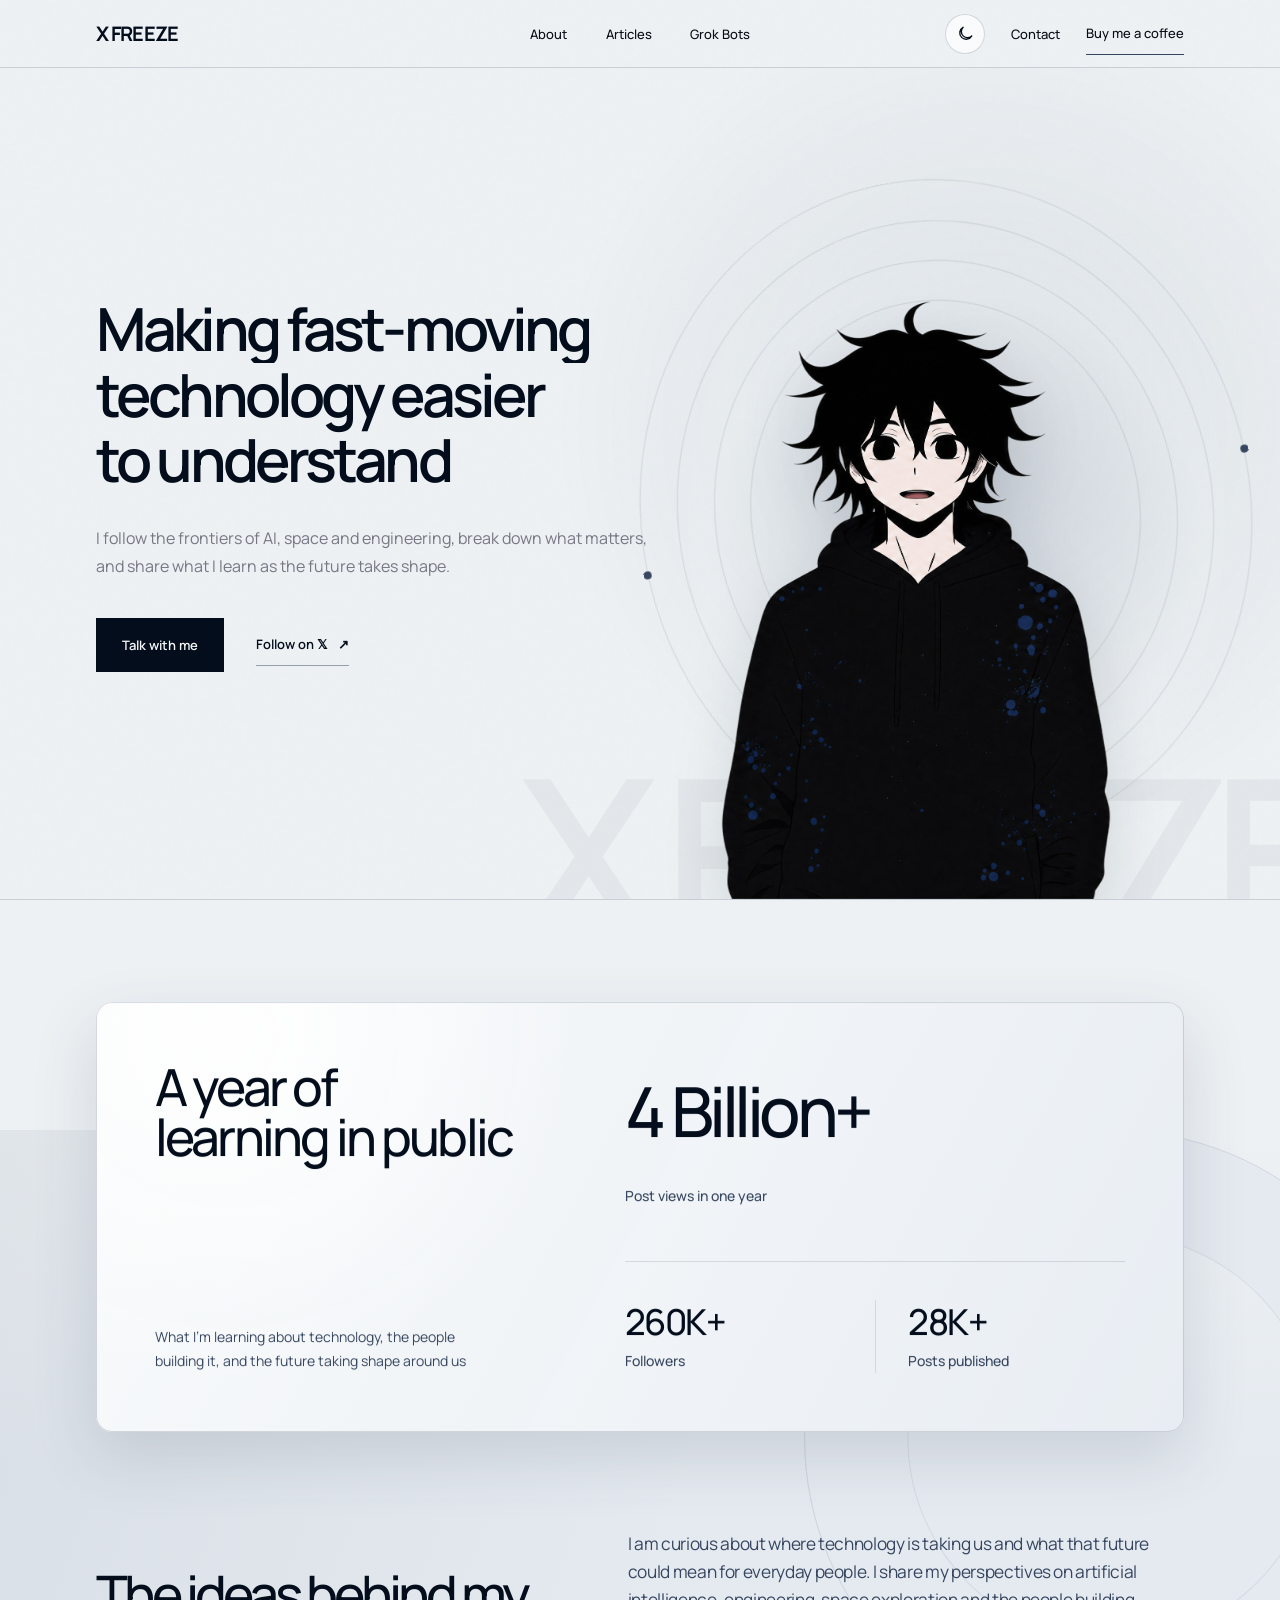
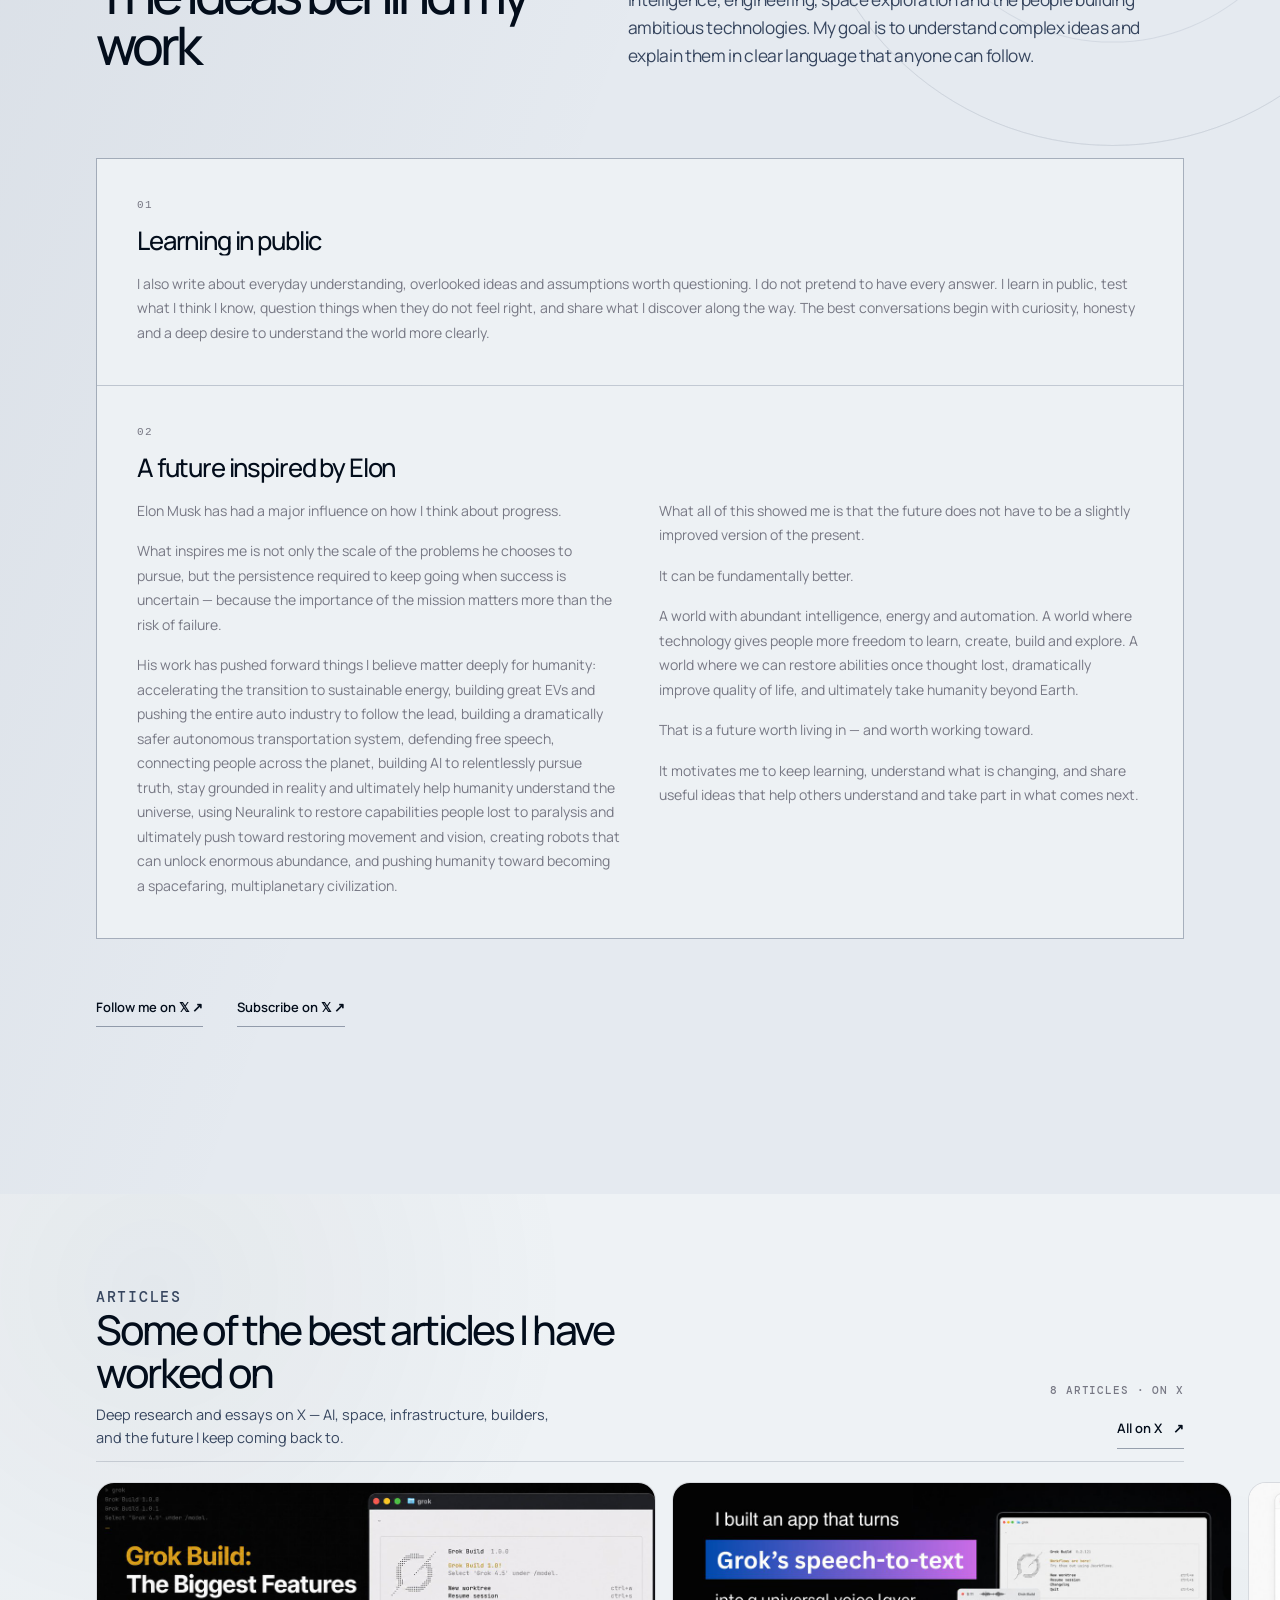
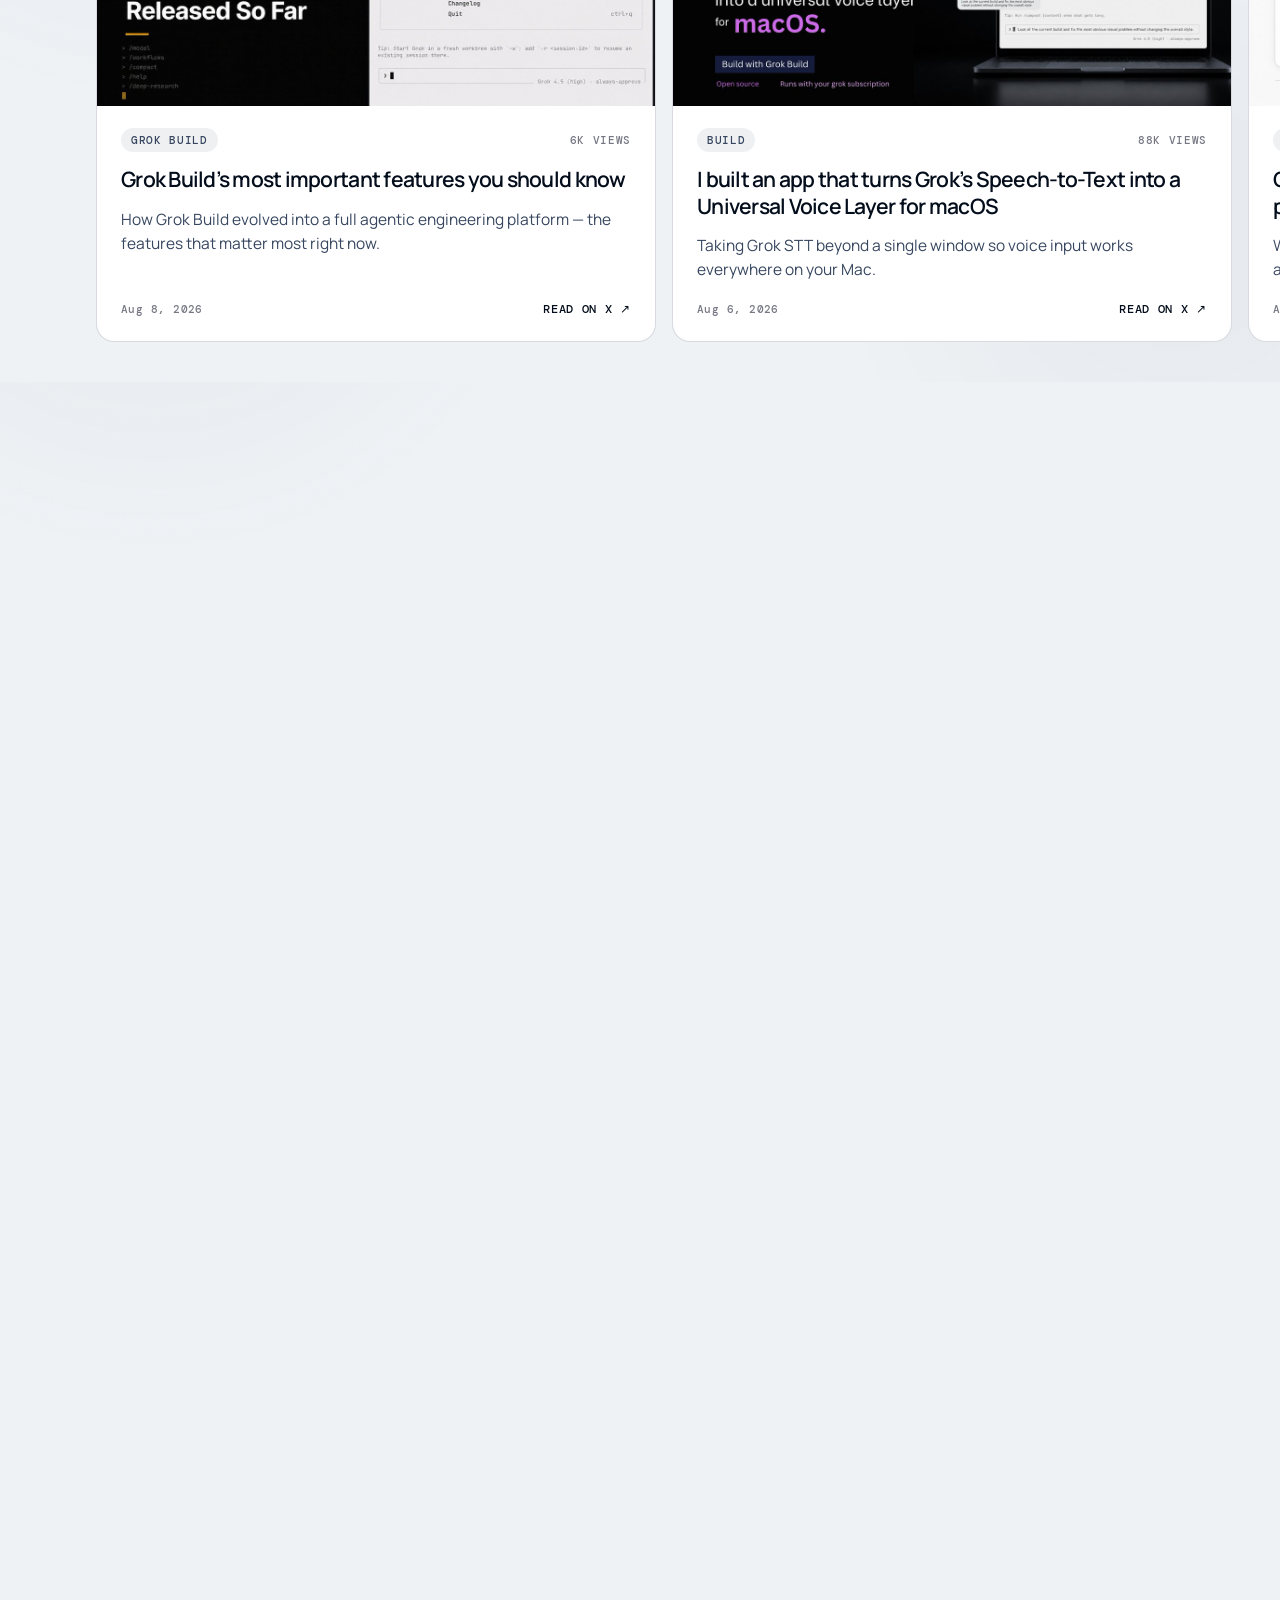
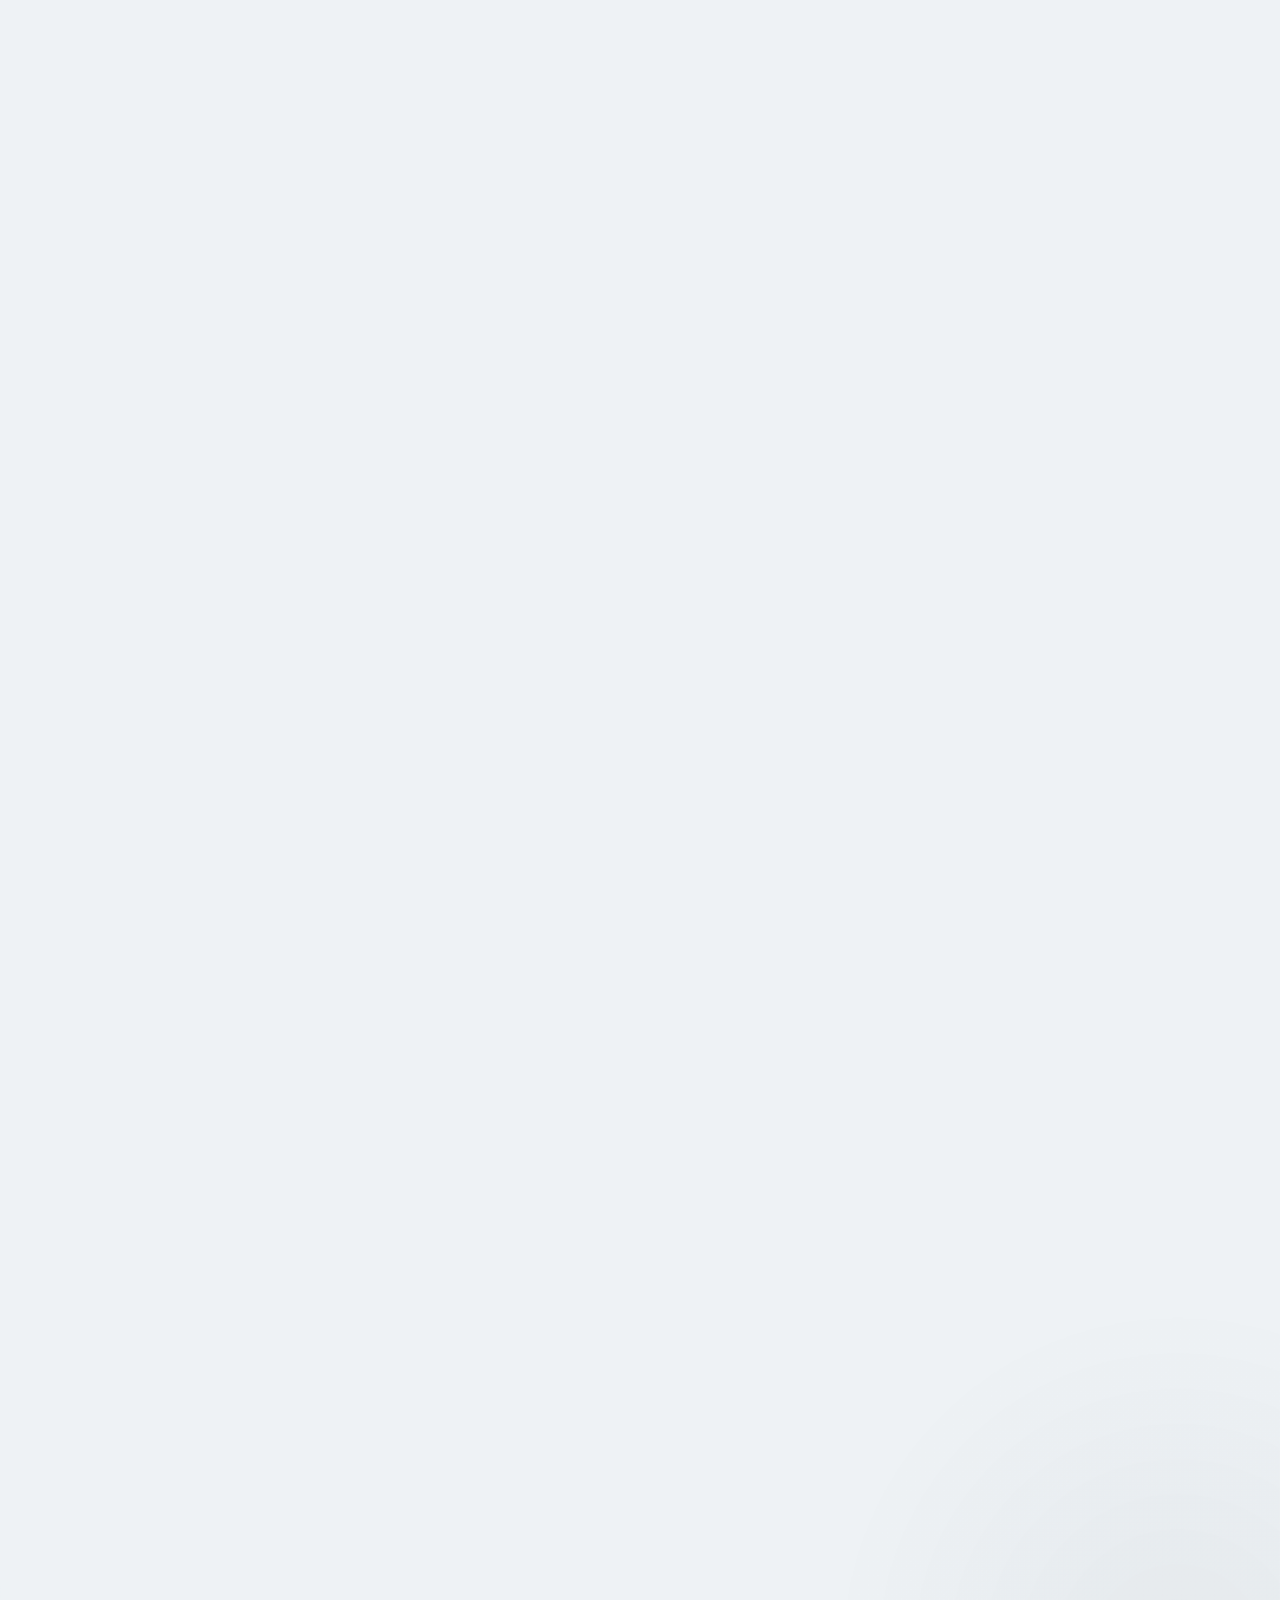
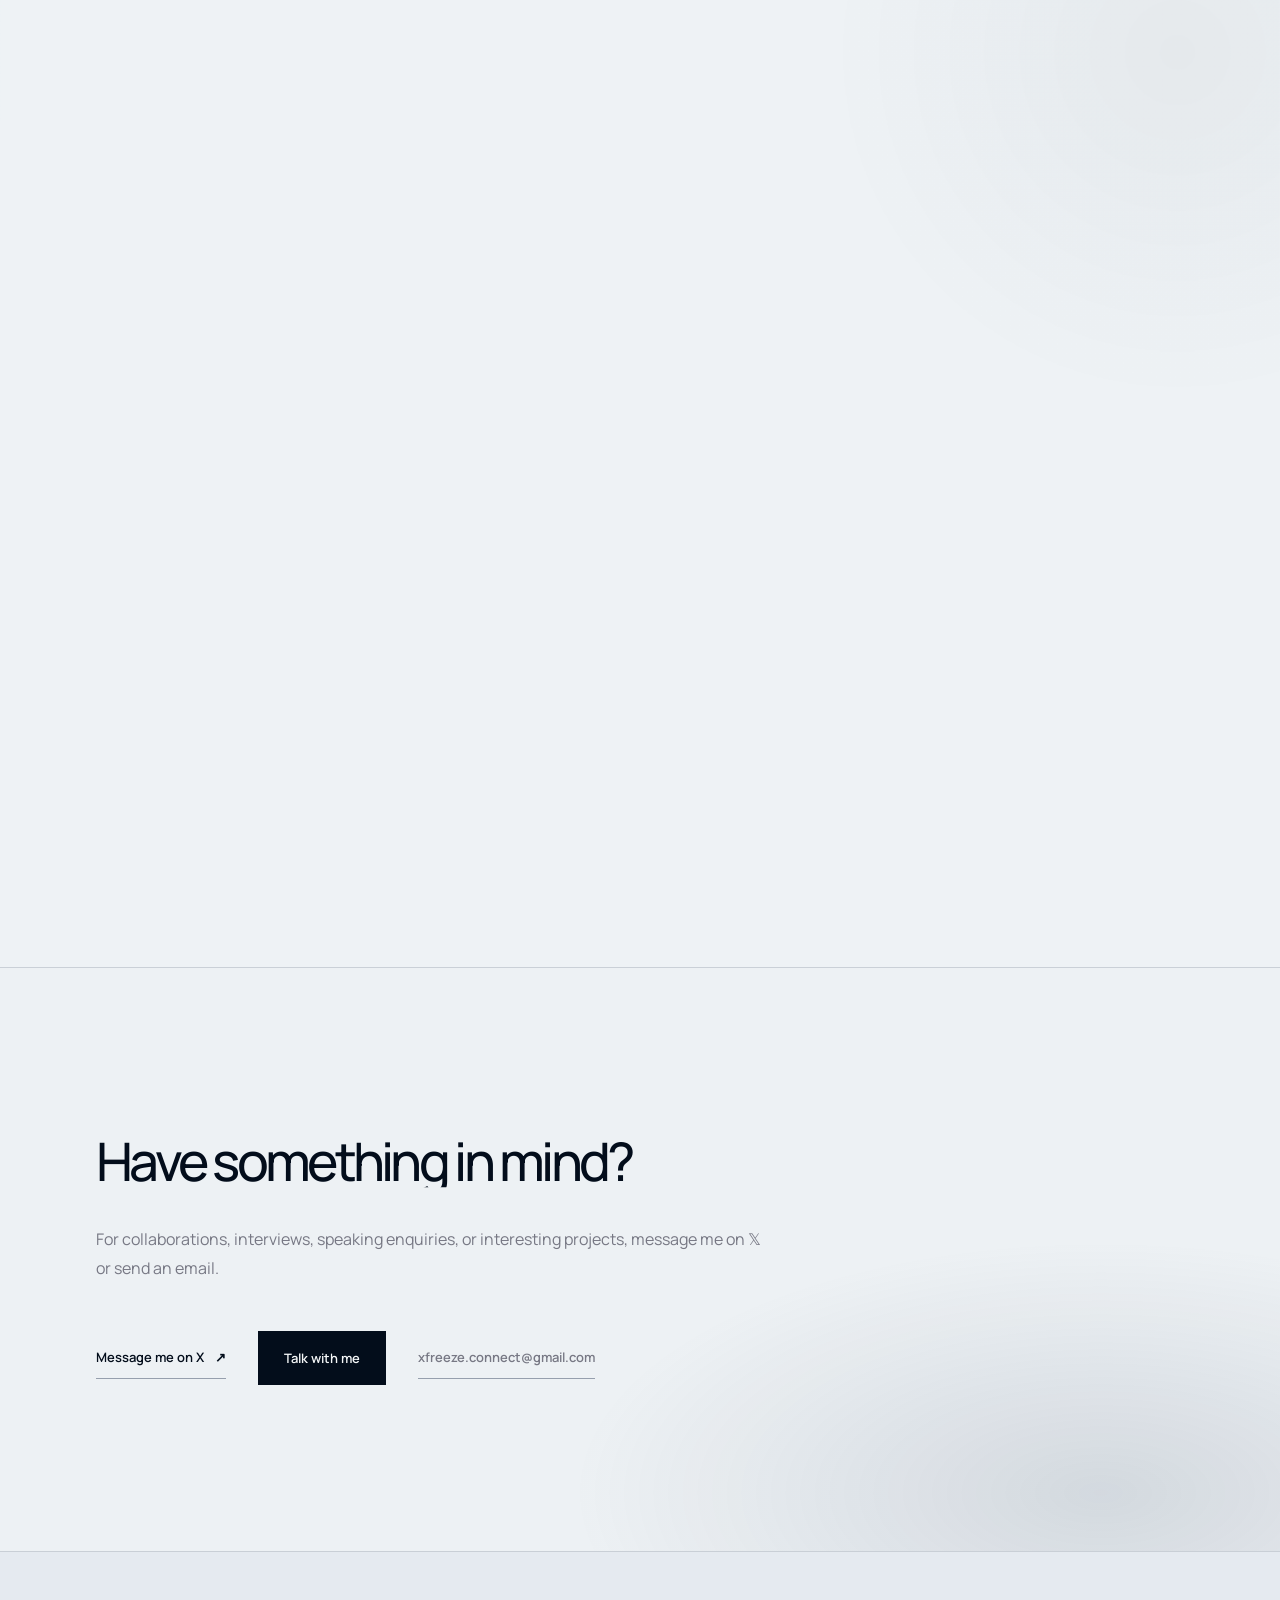
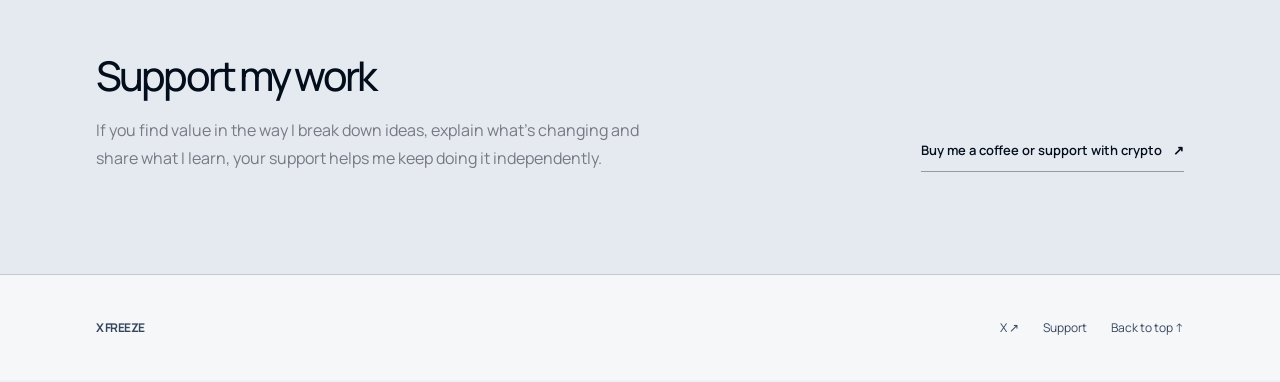
==== commit 75797e45: "Add the Grok Bots page at /grok-bots. 59 ready-made Grok bots: an "I need help with…" front desk tha" ====
--- a/index.html
+++ b/index.html
@@ -31,9 +31,11 @@
     <link rel="apple-touch-icon" sizes="180x180" href="/apple-touch-icon.png">
     <link rel="preconnect" href="https://fonts.googleapis.com">
     <link rel="preconnect" href="https://fonts.gstatic.com" crossorigin>
+    <link rel="preconnect" href="https://assets.calendly.com" crossorigin>
+    <link rel="dns-prefetch" href="https://calendly.com">
     <link rel="preload" as="image" href="assets/xfreeze-hoodie-transparent.png">
     <link href="https://fonts.googleapis.com/css2?family=DM+Mono:wght@400;500&amp;family=Manrope:wght@400;500;600;700&amp;display=swap" rel="stylesheet">
-    <link rel="stylesheet" href="styles.css?v=cal-tight-1">
+    <link rel="stylesheet" href="styles.css?v=calendly-restore-1">
     <script src="app.js" defer></script>
   </head>
   <body>
@@ -47,6 +49,7 @@
       <nav aria-label="Primary navigation">
         <a href="/about">About</a>
         <a href="/articles">Articles</a>
+        <a href="/grok-bots">Grok Bots</a>
       </nav>
 
       <div class="nav-actions">
@@ -75,7 +78,7 @@
             <p class="hero-summary">I follow the frontiers of AI, space and engineering, break down what matters, and share what I learn as the future takes shape.</p>
 
             <div class="hero-actions">
-              <button class="button button-primary" type="button" data-cal-link="xfreeze-hkx1v9/30min" data-cal-namespace="booking" data-cal-config='{"layout":"month_view"}'>Talk with me</button>
+              <button class="button button-primary" type="button" data-open-calendly>Talk with me</button>
               <a class="text-link" href="https://x.com/intent/follow?screen_name=XFreeze" target="_blank" rel="noreferrer">Follow on 𝕏 <span>↗</span></a>
             </div>
           </div>
@@ -331,7 +334,7 @@
         <p>For collaborations, interviews, speaking enquiries, or interesting projects, message me on 𝕏 or send an email.</p>
         <div class="contact-actions">
           <a class="text-link" href="https://x.com/XFreeze" target="_blank" rel="noreferrer">Message me on X <span>↗</span></a>
-          <button class="button button-primary" type="button" data-cal-link="xfreeze-hkx1v9/30min" data-cal-namespace="booking" data-cal-config='{"layout":"month_view"}'>Talk with me</button>
+          <button class="button button-primary" type="button" data-open-calendly>Talk with me</button>
           <a class="text-link email-link" href="mailto:xfreeze.connect@gmail.com">xfreeze.connect@gmail.com</a>
         </div>
       </section>
@@ -353,37 +356,6 @@
         <a href="/">Back to top ↑</a>
       </div>
     </footer>
-
-    <script>
-      (function (C, A, L) {
-        var p = function (a, ar) { a.q.push(ar); };
-        var d = C.document;
-        C.Cal = C.Cal || function () {
-          var cal = C.Cal;
-          var ar = arguments;
-          if (!cal.loaded) {
-            cal.ns = {};
-            cal.q = cal.q || [];
-            d.head.appendChild(d.createElement("script")).src = A;
-            cal.loaded = true;
-          }
-          if (ar[0] === L) {
-            var api = function () { p(api, arguments); };
-            var namespace = ar[1];
-            api.q = api.q || [];
-            if (typeof namespace === "string") {
-              cal.ns[namespace] = cal.ns[namespace] || api;
-              p(cal.ns[namespace], ar);
-              p(cal, ["initNamespace", namespace]);
-            } else p(cal, ar);
-            return;
-          }
-          p(cal, ar);
-        };
-      })(window, "https://app.cal.com/embed/embed.js", "init");
-      Cal("init", "booking", { origin: "https://cal.com" });
-      Cal.ns.booking("ui", { layout: "month_view" });
-    </script>
 
     <dialog class="dialog" id="consultDialog" aria-labelledby="consultTitle">
       <form class="dialog-shell dialog-glass consult-form" data-glass id="consultForm">
--- a/styles.css
+++ b/styles.css
@@ -2557,6 +2557,61 @@
   font-weight: 600;
 }
 
+.calendly-loading {
+  position: fixed;
+  z-index: 50;
+  inset: 0;
+  display: grid;
+  place-items: center;
+  background: rgba(3, 13, 27, 0.42);
+  backdrop-filter: blur(6px);
+  -webkit-backdrop-filter: blur(6px);
+}
+
+.calendly-loading[hidden] {
+  display: none !important;
+}
+
+.calendly-loading-card {
+  display: grid;
+  justify-items: center;
+  gap: 14px;
+  min-width: min(280px, calc(100vw - 48px));
+  padding: 28px 32px;
+  border: 1px solid rgba(255, 255, 255, 0.18);
+  border-radius: 16px;
+  background: rgba(245, 247, 248, 0.96);
+  box-shadow: 0 24px 60px rgba(3, 13, 27, 0.28);
+  color: var(--ink);
+  text-align: center;
+}
+
+.calendly-loading-card p {
+  margin: 0;
+  font-size: 14px;
+  font-weight: 600;
+  letter-spacing: -0.02em;
+}
+
+.calendly-loading-spinner {
+  width: 28px;
+  height: 28px;
+  border: 2.5px solid rgba(55, 70, 95, 0.18);
+  border-top-color: var(--ink);
+  border-radius: 50%;
+  animation: calendly-spin 0.7s linear infinite;
+}
+
+@keyframes calendly-spin {
+  to {
+    transform: rotate(360deg);
+  }
+}
+
+body.calendly-loading-open {
+  overflow: hidden;
+}
+
 .toast {
   position: fixed;
   z-index: 40;
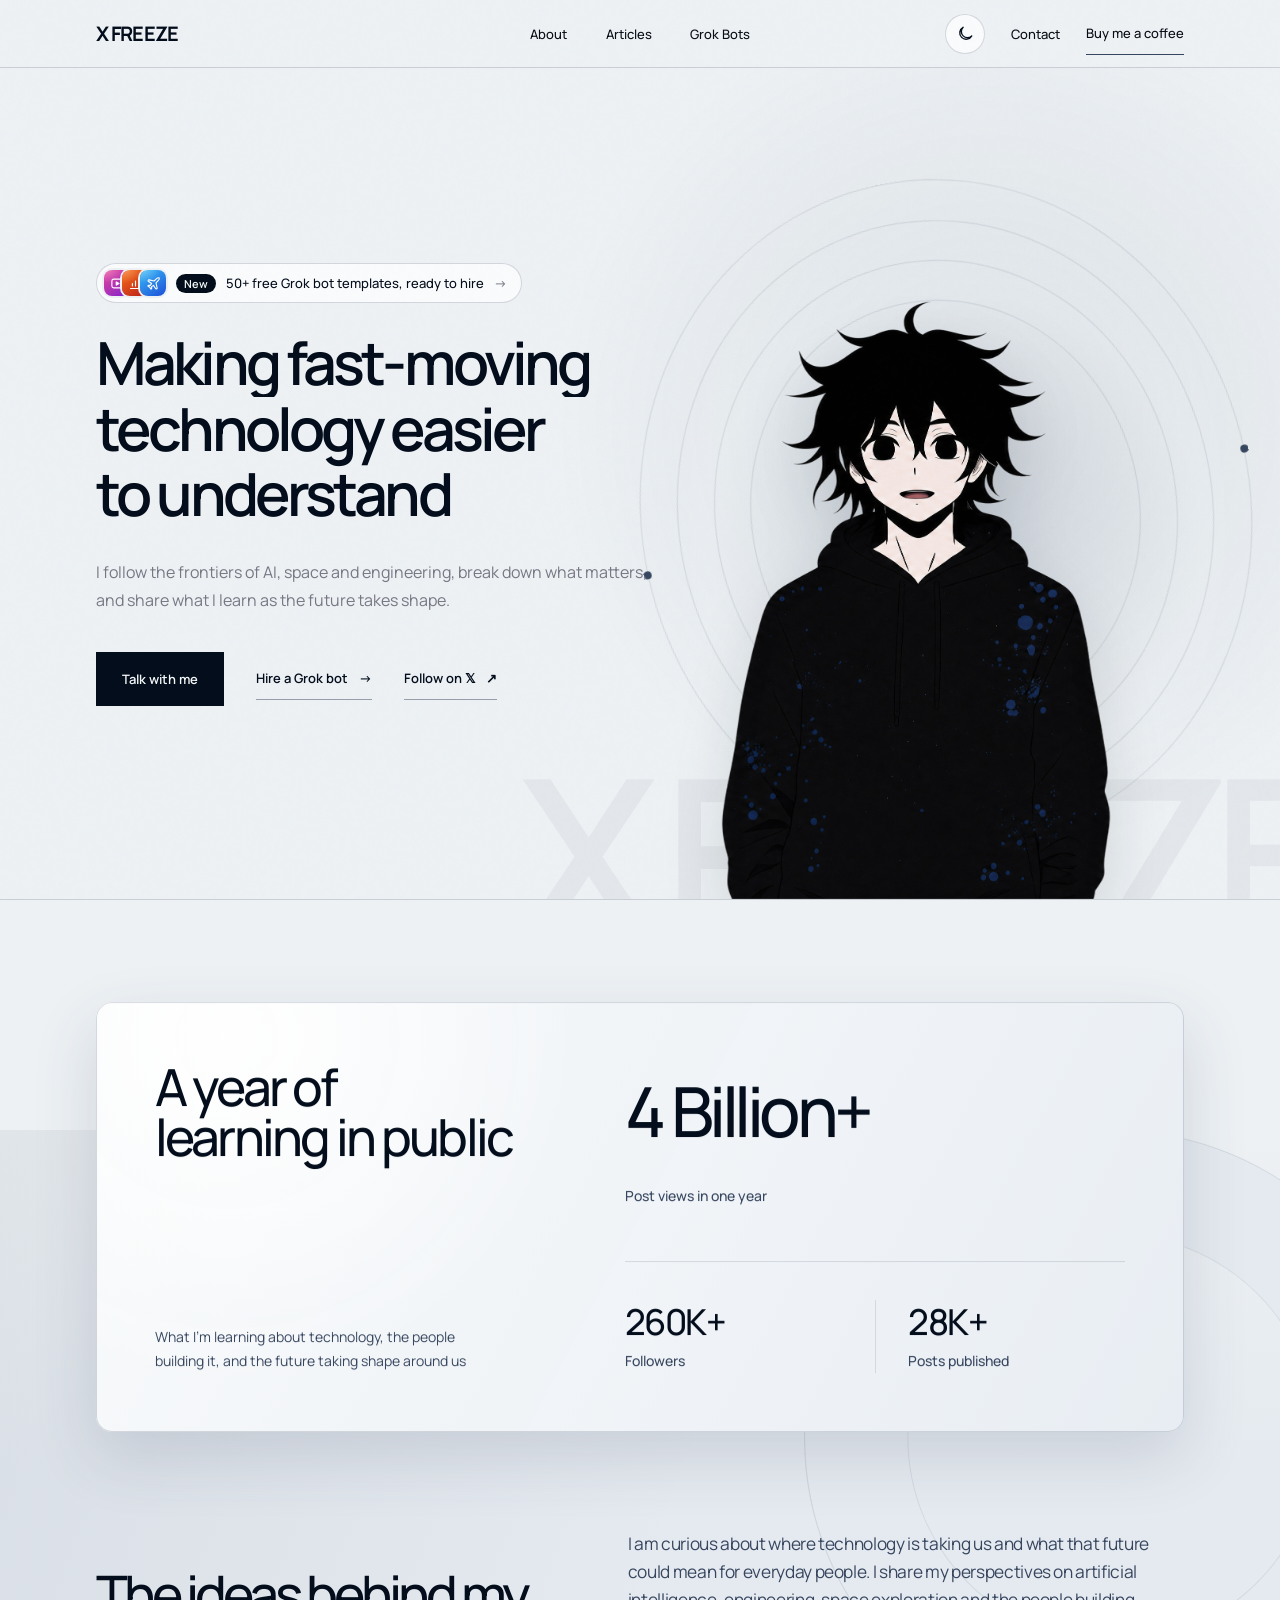
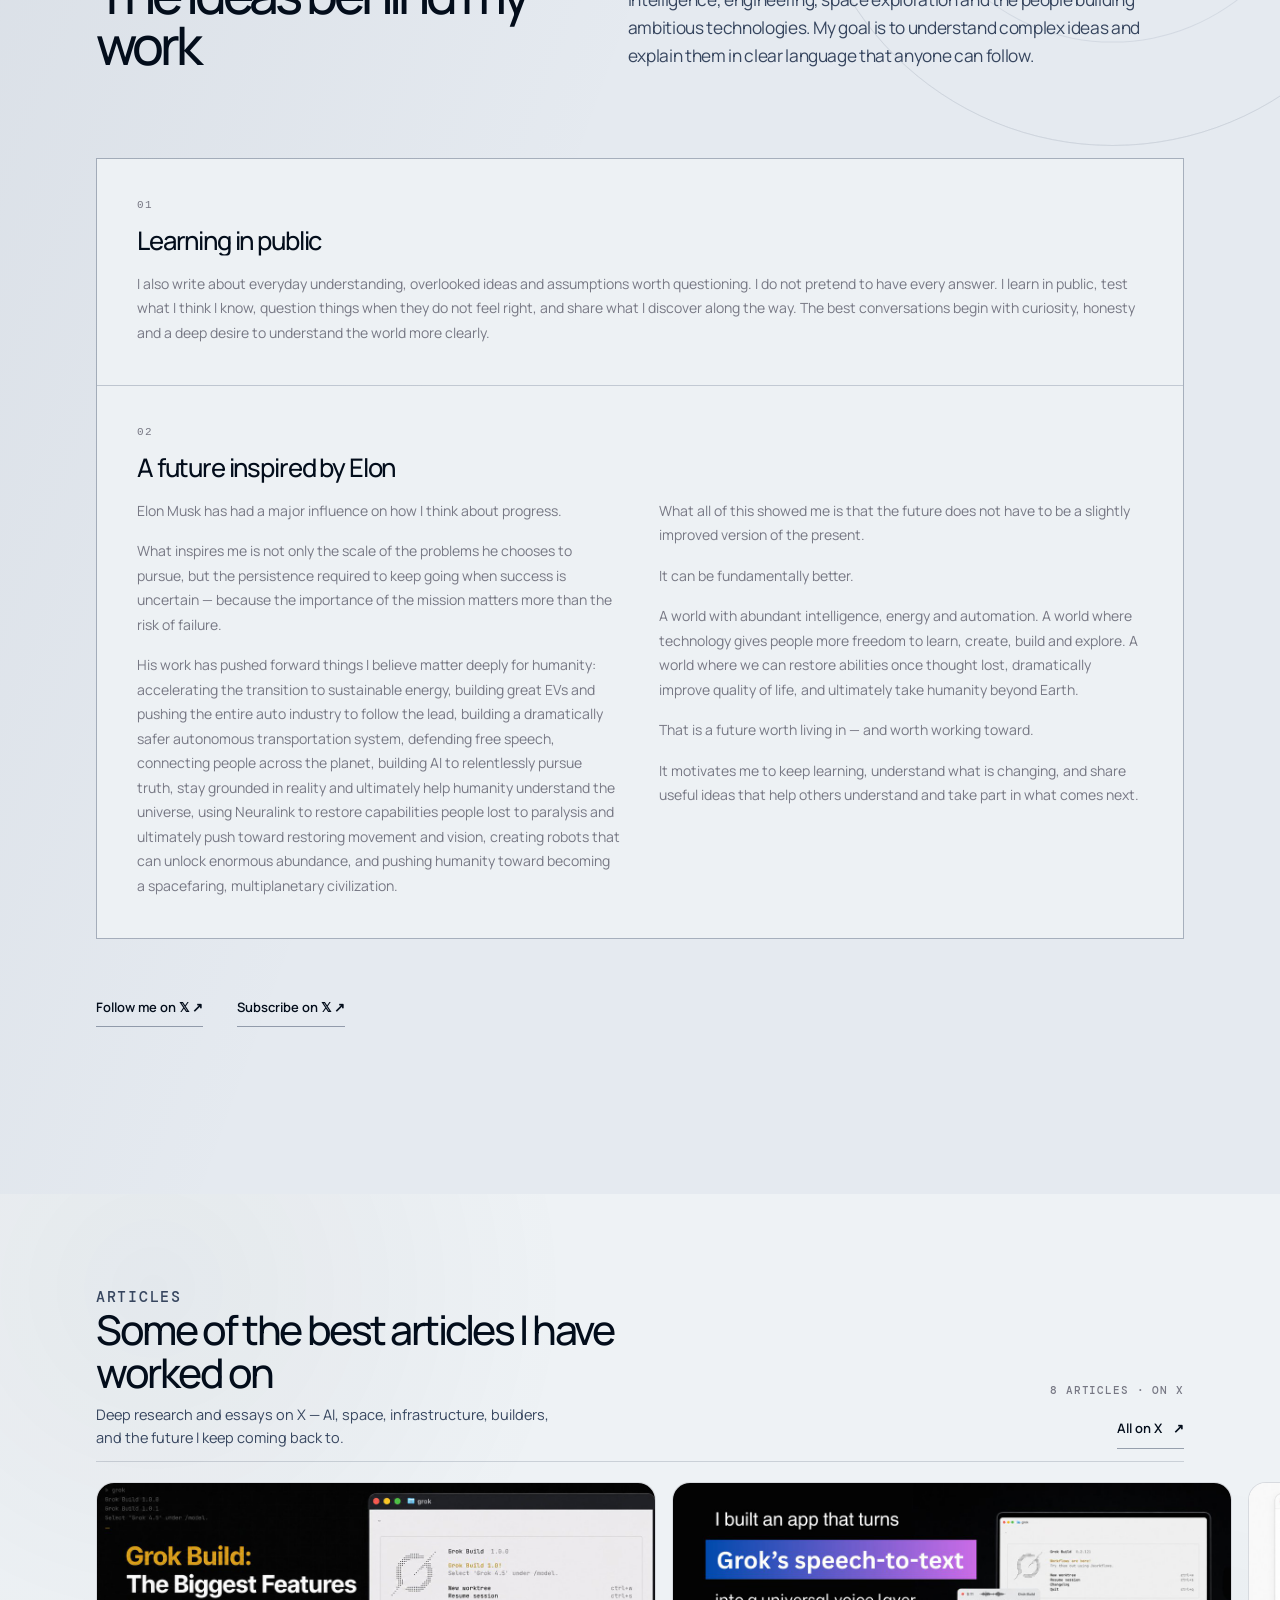
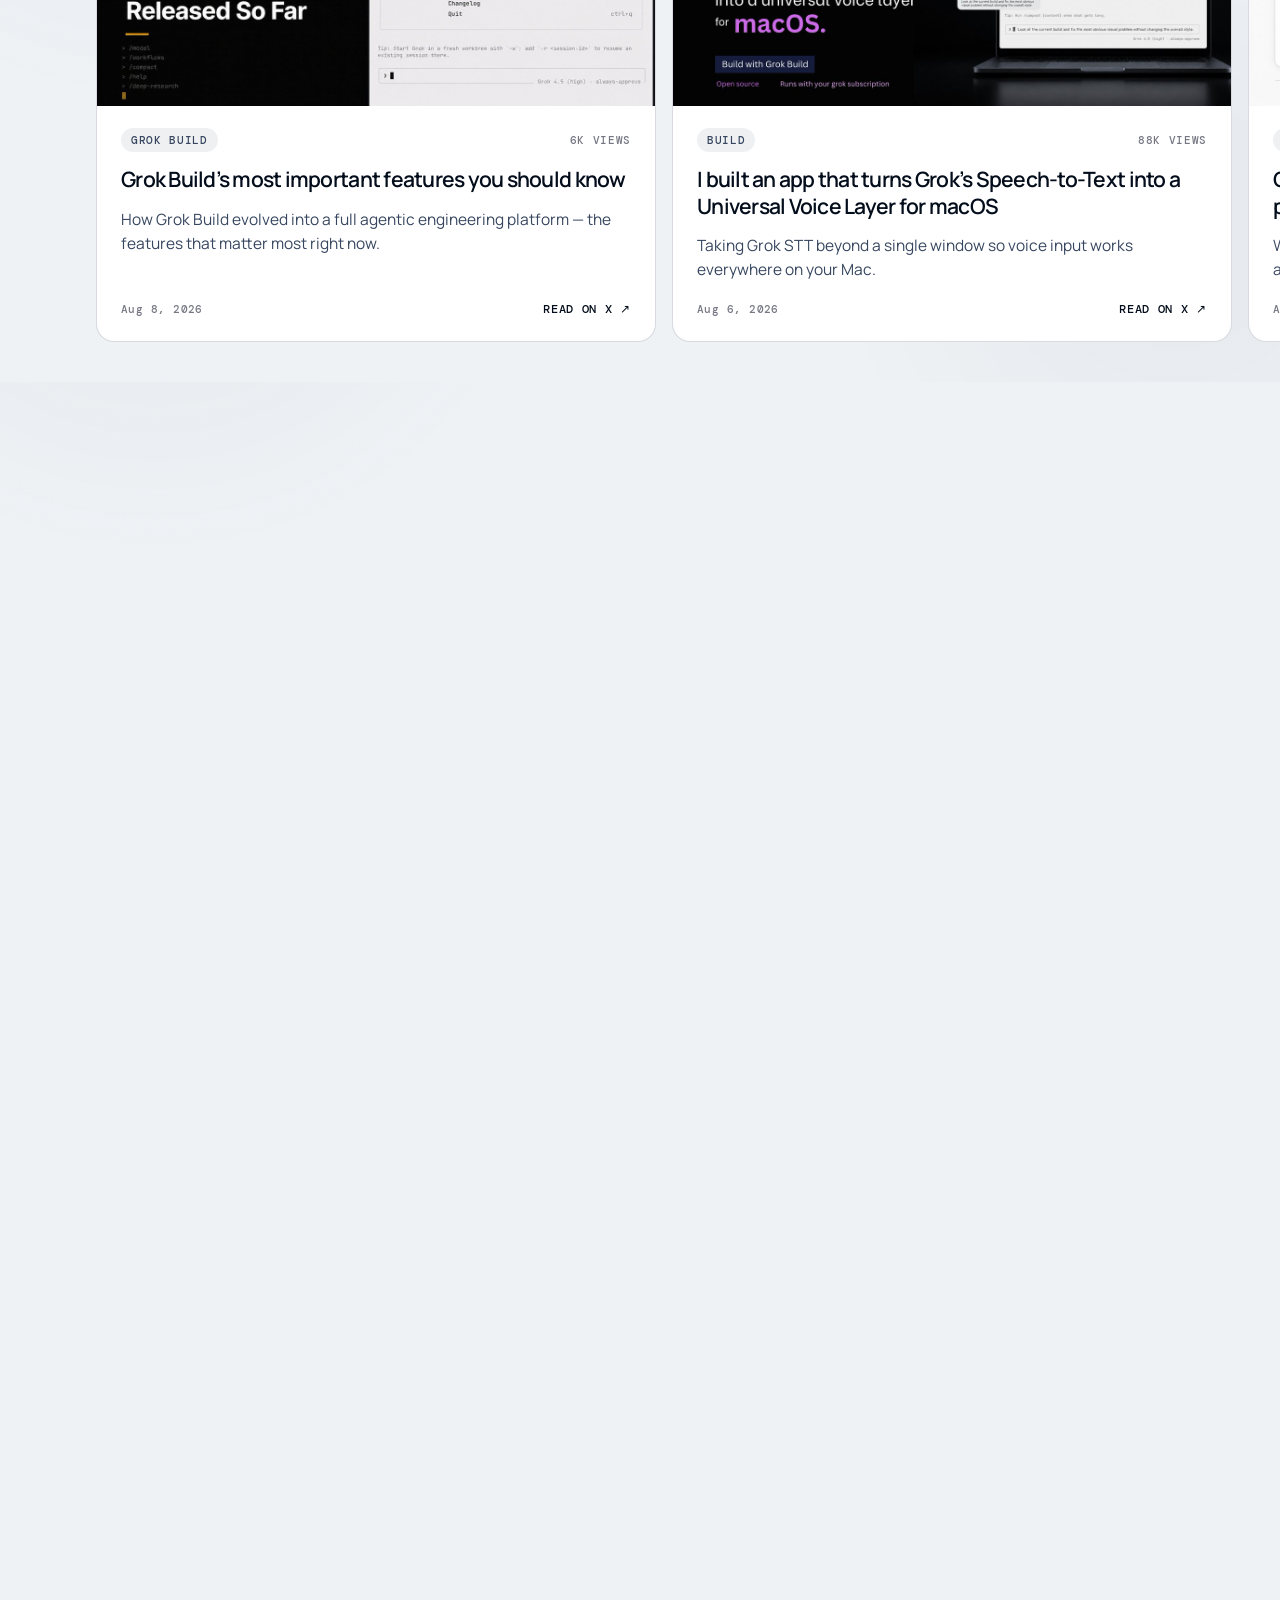
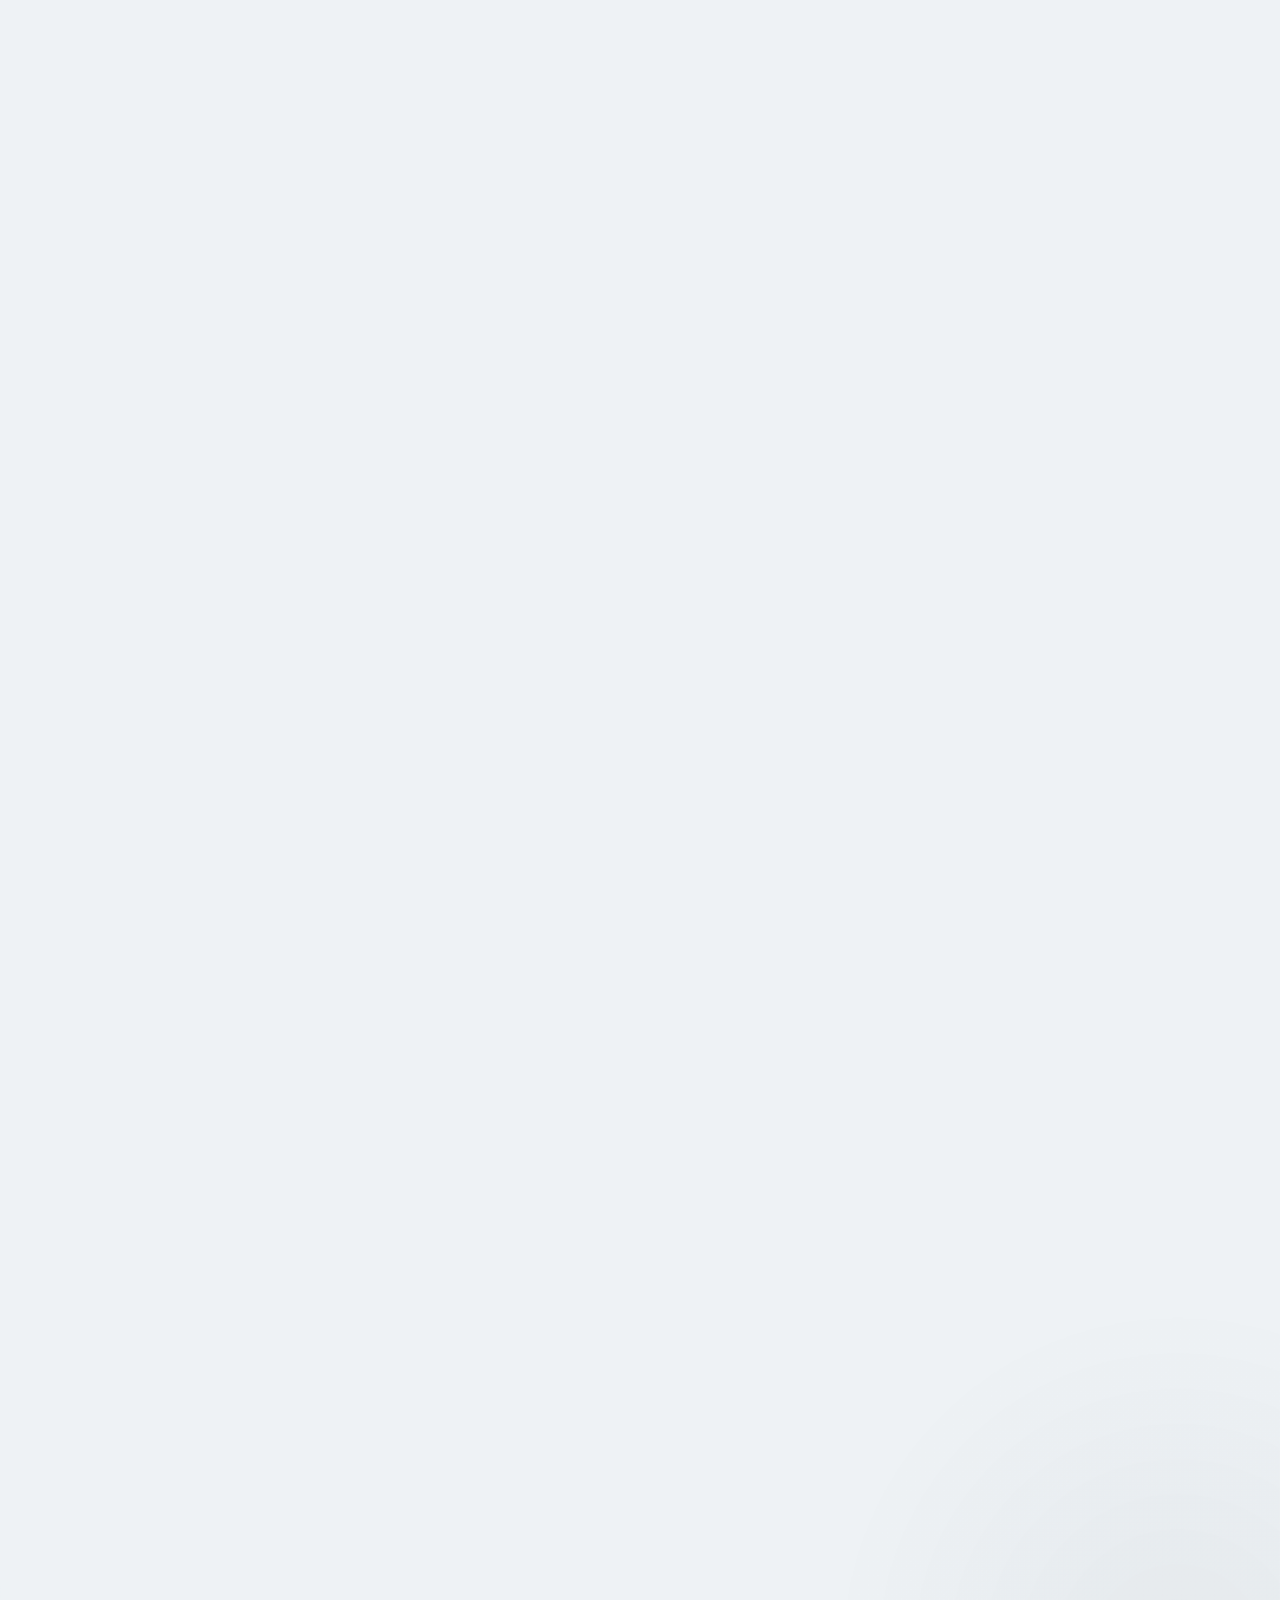
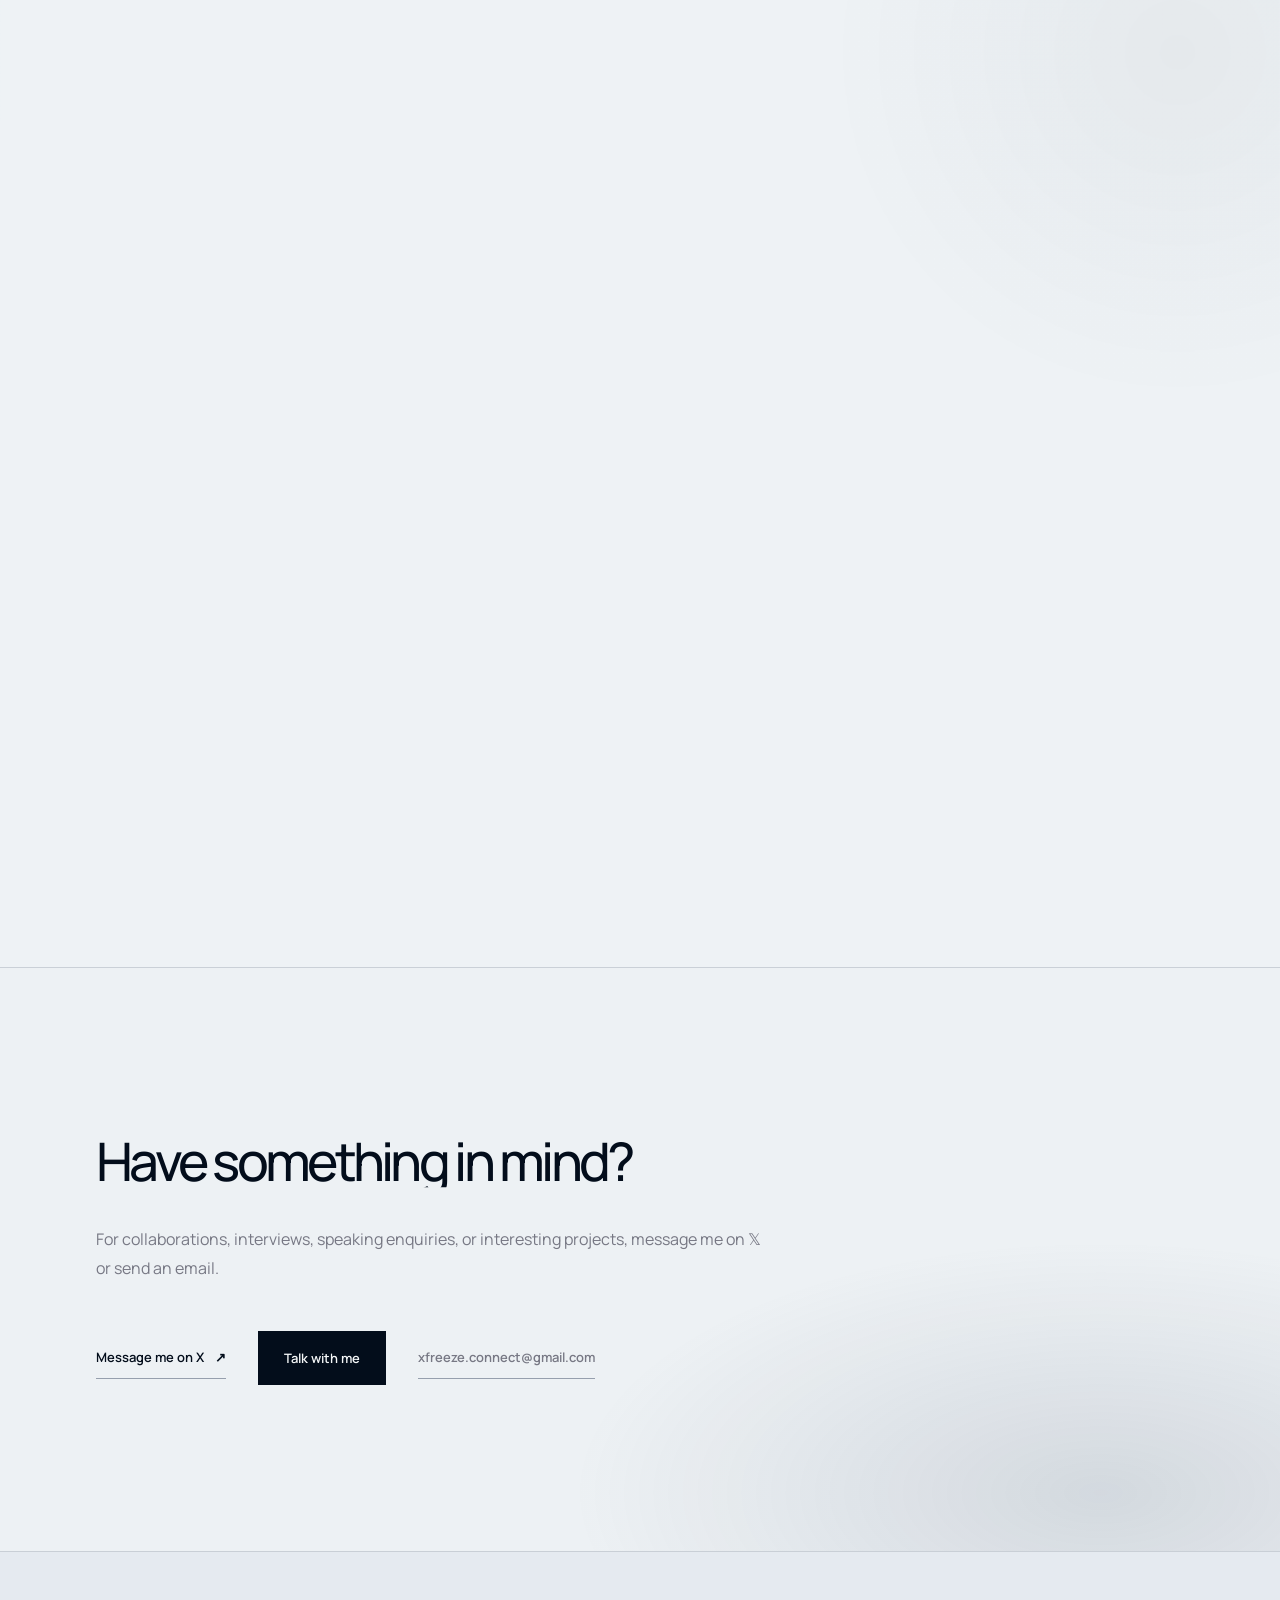
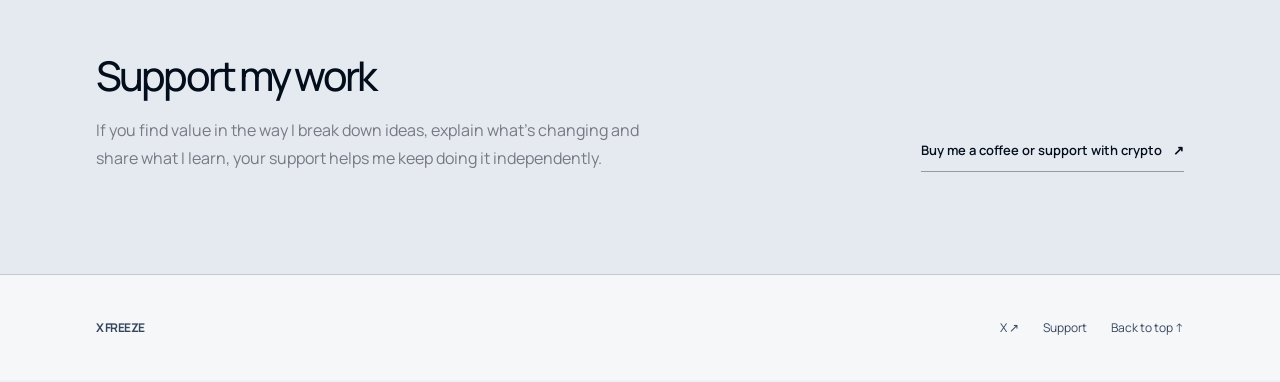
==== commit 07656d3c: "Home: point visitors to the free Grok bot templates. Adds a "New · 50+ free Grok bot templates, read" ====
--- a/index.html
+++ b/index.html
@@ -35,8 +35,9 @@
     <link rel="dns-prefetch" href="https://calendly.com">
     <link rel="preload" as="image" href="assets/xfreeze-hoodie-transparent.png">
     <link href="https://fonts.googleapis.com/css2?family=DM+Mono:wght@400;500&amp;family=Manrope:wght@400;500;600;700&amp;display=swap" rel="stylesheet">
-    <link rel="stylesheet" href="styles.css?v=calendly-restore-1">
+    <link rel="stylesheet" href="styles.css?v=grok-pill-2">
     <script src="app.js" defer></script>
+    <script src="nav-menu.js" defer></script>
   </head>
   <body>
     <a class="skip-link" href="#main">Skip to content</a>
@@ -64,6 +65,15 @@
         </button>
         <a class="nav-contact" href="/contact">Contact</a>
         <button class="nav-support" type="button" data-open-support>Buy me a coffee</button>
+        <button class="menu-toggle" type="button" data-menu-toggle aria-expanded="false" aria-controls="mobileMenu" aria-label="Open menu">
+          <span aria-hidden="true"></span>
+        </button>
+      </div>
+      <div class="mobile-menu" id="mobileMenu" role="navigation" aria-label="Menu" hidden>
+        <a href="/about">About</a>
+        <a href="/articles">Articles</a>
+        <a href="/grok-bots">Grok Bots</a>
+        <a href="/contact">Contact</a>
       </div>
     </header>
 
@@ -71,6 +81,16 @@
       <section class="hero" id="top">
         <div class="hero-sticky">
           <div class="hero-copy">
+            <a class="hero-pill" href="/grok-bots">
+              <span class="hero-pill__icons" aria-hidden="true">
+                <span class="hero-pill__icon" style="--g1:#ec4899;--g2:#7e22ce"><svg viewBox="0 0 24 24"><rect x="3" y="5" width="18" height="14" rx="3"/><path d="M10 9.5v5l4.5-2.5z" fill="currentColor"/></svg></span>
+                <span class="hero-pill__icon" style="--g1:#f97316;--g2:#b91c1c"><svg viewBox="0 0 24 24"><path d="M4 20h16M7 16v-4M12 16V8M17 16v-6"/></svg></span>
+                <span class="hero-pill__icon" style="--g1:#38bdf8;--g2:#1d4ed8"><svg viewBox="0 0 24 24"><path d="M17.8 19.2 16 11l3.5-3.5C21 6 21.5 4 21 3c-1-.5-3 0-4.5 1.5L13 8 4.8 6.2c-.5-.1-.9.1-1.1.5l-.3.5c-.2.5-.1 1 .3 1.3L9 12l-2 3H4l-1 1 3 2 2 3 1-1v-3l3-2 3.5 5.3c.3.4.8.5 1.3.3l.5-.2c.4-.3.6-.7.5-1.2z"/></svg></span>
+              </span>
+              <b>New</b>
+              <span>50+ free Grok bot templates<span class="hero-pill__more">, ready to hire</span></span>
+              <span class="hero-pill__arrow" aria-hidden="true">→</span>
+            </a>
             <h1>
               <span class="headline-line"><span>Making fast-moving</span></span>
               <span class="headline-line"><span>technology easier to understand</span></span>
@@ -79,6 +99,7 @@
 
             <div class="hero-actions">
               <button class="button button-primary" type="button" data-open-calendly>Talk with me</button>
+              <a class="text-link" href="/grok-bots">Hire a Grok bot <span>→</span></a>
               <a class="text-link" href="https://x.com/intent/follow?screen_name=XFreeze" target="_blank" rel="noreferrer">Follow on 𝕏 <span>↗</span></a>
             </div>
           </div>
--- a/styles.css
+++ b/styles.css
@@ -3445,3 +3445,212 @@
     animation: none !important;
   }
 }
+
+/* ── Mobile menu: the header hides its page links under 1100px, so a button opens them ── */
+.menu-toggle {
+  display: none;
+  align-items: center;
+  justify-content: center;
+  width: 40px;
+  height: 40px;
+  margin: 0;
+  padding: 0;
+  border: 1px solid var(--line);
+  border-radius: 999px;
+  background: var(--card-bg-soft);
+  color: var(--ink);
+  cursor: pointer;
+  transition: border-color 180ms ease, transform 180ms ease;
+}
+
+.menu-toggle:hover {
+  border-color: var(--line-strong);
+}
+
+.menu-toggle span,
+.menu-toggle span::before {
+  display: block;
+  width: 16px;
+  height: 1.5px;
+  border-radius: 2px;
+  background: currentColor;
+  transition: transform 220ms var(--ease-out);
+}
+
+.menu-toggle span {
+  position: relative;
+  transform: translateY(-3px);
+}
+
+.menu-toggle span::before {
+  position: absolute;
+  top: 6px;
+  content: "";
+}
+
+.menu-toggle[aria-expanded="true"] span {
+  transform: translateY(0) rotate(45deg);
+}
+
+.menu-toggle[aria-expanded="true"] span::before {
+  transform: translateY(-6px) rotate(-90deg);
+}
+
+.mobile-menu {
+  position: absolute;
+  top: 100%;
+  right: 0;
+  left: 0;
+  display: grid;
+  padding: 8px var(--gutter) 22px;
+  border-bottom: 1px solid var(--line);
+  background: var(--canvas);
+  box-shadow: var(--shadow-panel);
+  animation: menu-in 260ms var(--ease-out);
+}
+
+.mobile-menu[hidden] {
+  display: none;
+}
+
+.mobile-menu a {
+  padding: 16px 0;
+  border-bottom: 1px solid var(--line);
+  color: var(--ink);
+  font-size: 22px;
+  font-weight: 600;
+  letter-spacing: -0.045em;
+}
+
+.mobile-menu a:last-child {
+  border-bottom: 0;
+}
+
+.mobile-menu a[aria-current="page"] {
+  color: var(--slate);
+}
+
+@keyframes menu-in {
+  from { opacity: 0; transform: translateY(-6px); }
+  to { opacity: 1; transform: none; }
+}
+
+@media (max-width: 1100px) {
+  .menu-toggle {
+    display: inline-flex;
+  }
+}
+
+@media (min-width: 1101px) {
+  .mobile-menu {
+    display: none !important;
+  }
+}
+
+@media (max-width: 780px) {
+  .nav-actions {
+    gap: 14px;
+  }
+}
+
+@media (prefers-reduced-motion: reduce) {
+  .mobile-menu { animation: none; }
+  .menu-toggle span, .menu-toggle span::before { transition: none; }
+}
+
+/* ── Hero note: points visitors to the Grok Bots page ── */
+.hero-pill {
+  display: inline-flex;
+  align-items: center;
+  gap: 10px;
+  max-width: 100%;
+  margin: 0 0 28px;
+  padding: 6px 14px 6px 7px;
+  border: 1px solid var(--line);
+  border-radius: 999px;
+  background: var(--card-bg-soft);
+  color: var(--ink);
+  font-size: 13px;
+  font-weight: 500;
+  transition: border-color 180ms ease, transform 180ms ease;
+}
+
+.hero-pill:hover {
+  border-color: var(--line-strong);
+  transform: translateY(-1px);
+}
+
+.hero-pill b {
+  flex: none;
+  padding: 2px 8px;
+  border-radius: 999px;
+  background: var(--ink);
+  color: var(--canvas-bright);
+  font-size: 11px;
+  font-weight: 600;
+}
+
+.hero-pill__icons {
+  display: inline-flex;
+  flex: none;
+}
+
+.hero-pill__icon {
+  display: grid;
+  place-items: center;
+  width: 26px;
+  height: 26px;
+  margin-left: -8px;
+  border-radius: 8px;
+  background: radial-gradient(120% 90% at 10% 0%, rgba(255, 255, 255, 0.28), transparent 55%), linear-gradient(145deg, var(--g1), var(--g2));
+  box-shadow: 0 0 0 2px var(--canvas);
+  color: #fff;
+}
+
+.hero-pill__icon:first-child {
+  margin-left: 0;
+}
+
+.hero-pill__icon svg {
+  width: 15px;
+  height: 15px;
+  fill: none;
+  stroke: currentColor;
+  stroke-width: 1.8;
+  stroke-linecap: round;
+  stroke-linejoin: round;
+}
+
+.hero-pill__arrow {
+  color: var(--muted);
+  transition: transform 180ms ease;
+}
+
+.hero-pill:hover .hero-pill__arrow {
+  transform: translateX(3px);
+}
+
+.js .hero-pill {
+  opacity: 0;
+  transform: translate3d(0, 12px, 0);
+}
+
+.js.is-loaded .hero-pill {
+  opacity: 1;
+  transform: none;
+  transition: opacity 1100ms cubic-bezier(0.16, 1, 0.3, 1), transform 1300ms cubic-bezier(0.16, 1, 0.3, 1), border-color 180ms ease;
+}
+
+@media (max-width: 480px) {
+  .hero-pill {
+    white-space: nowrap;
+    gap: 8px;
+    padding-right: 12px;
+    font-size: 12px;
+  }
+
+  .hero-pill__arrow,
+  .hero-pill__more {
+    display: none;
+  }
+}
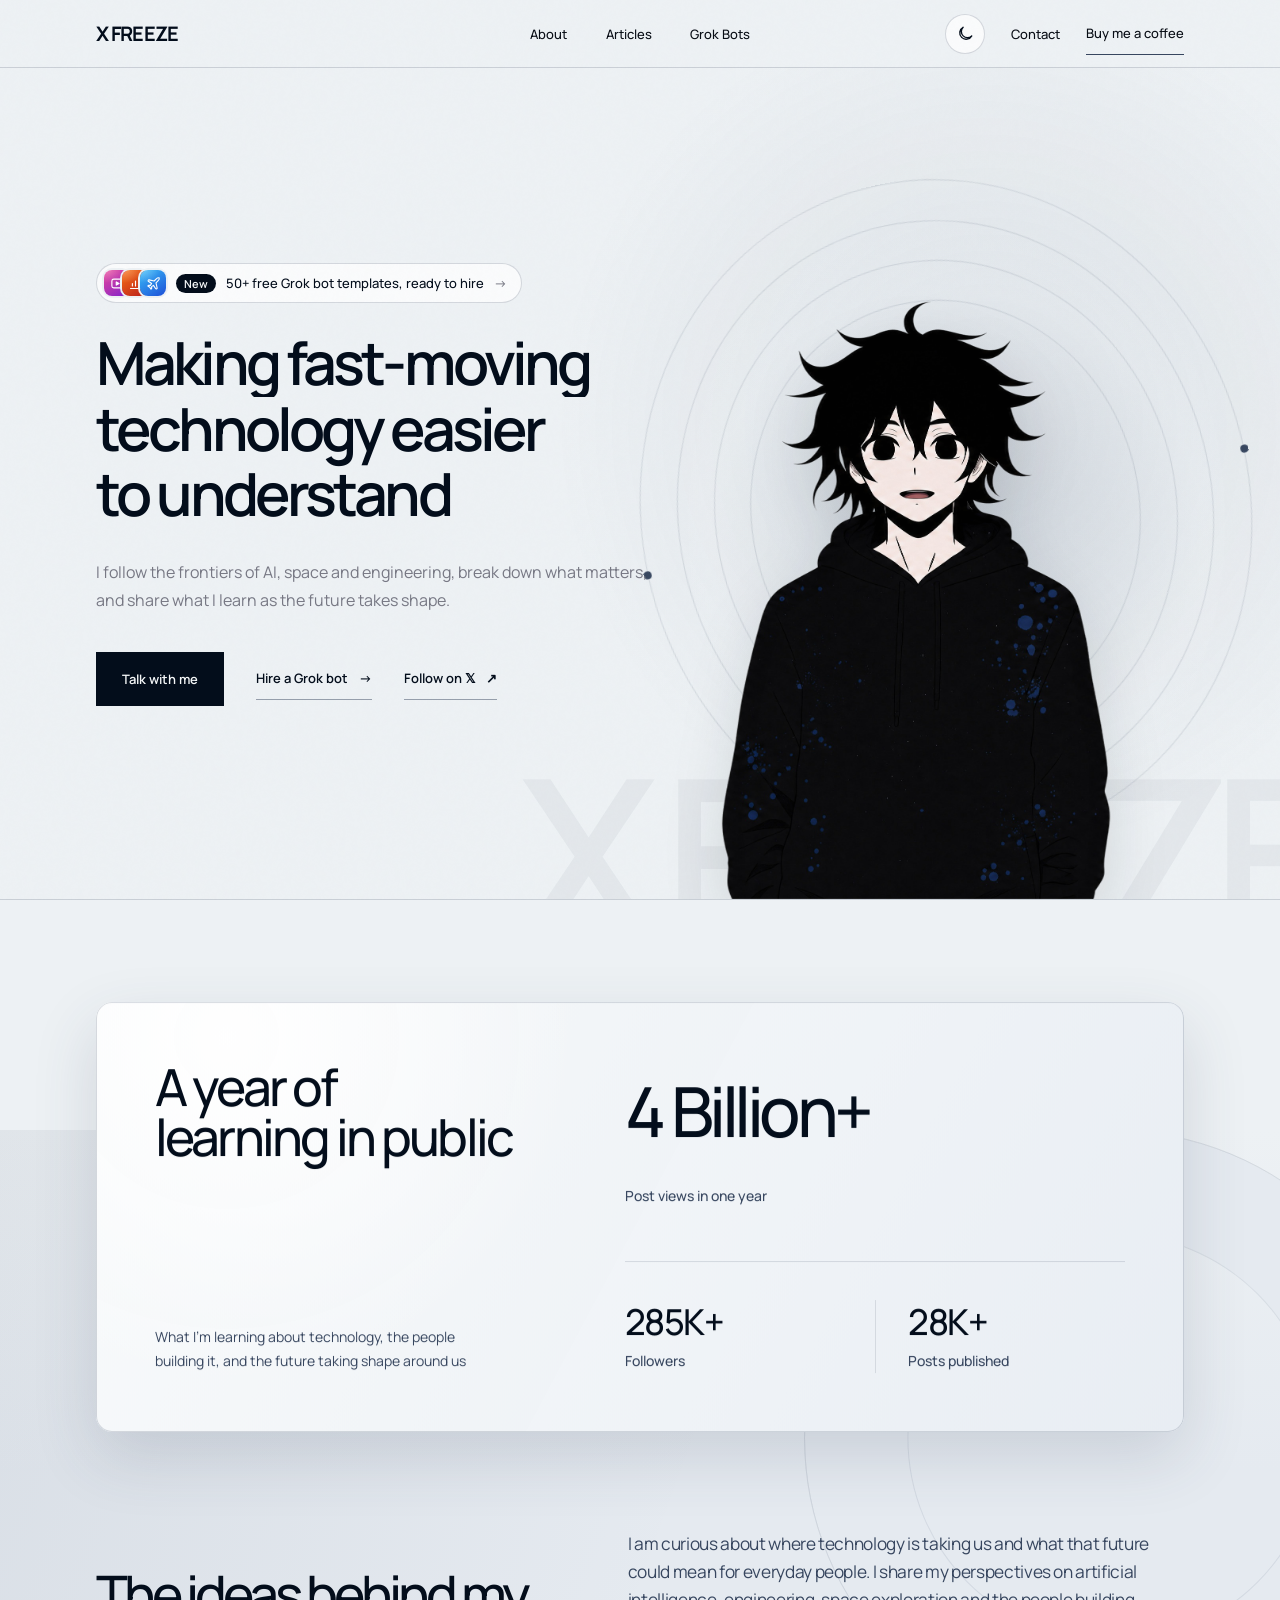
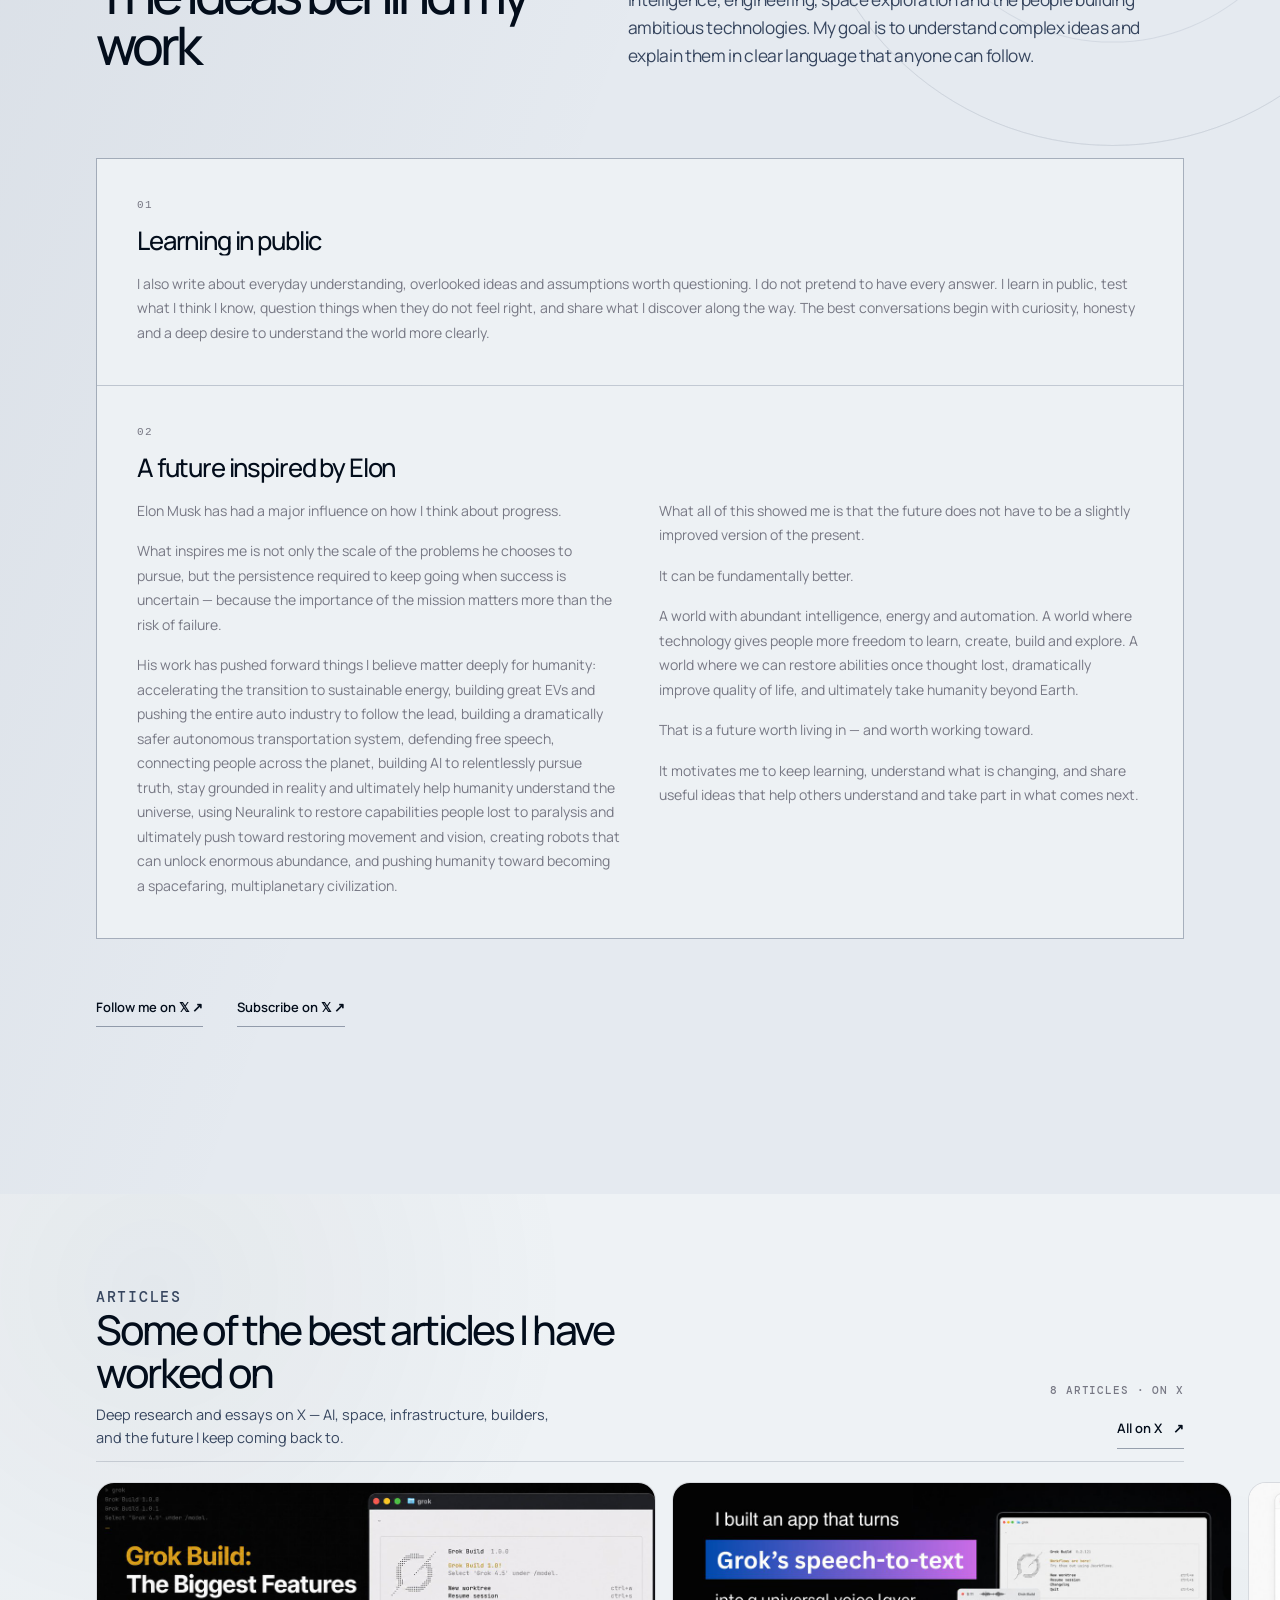
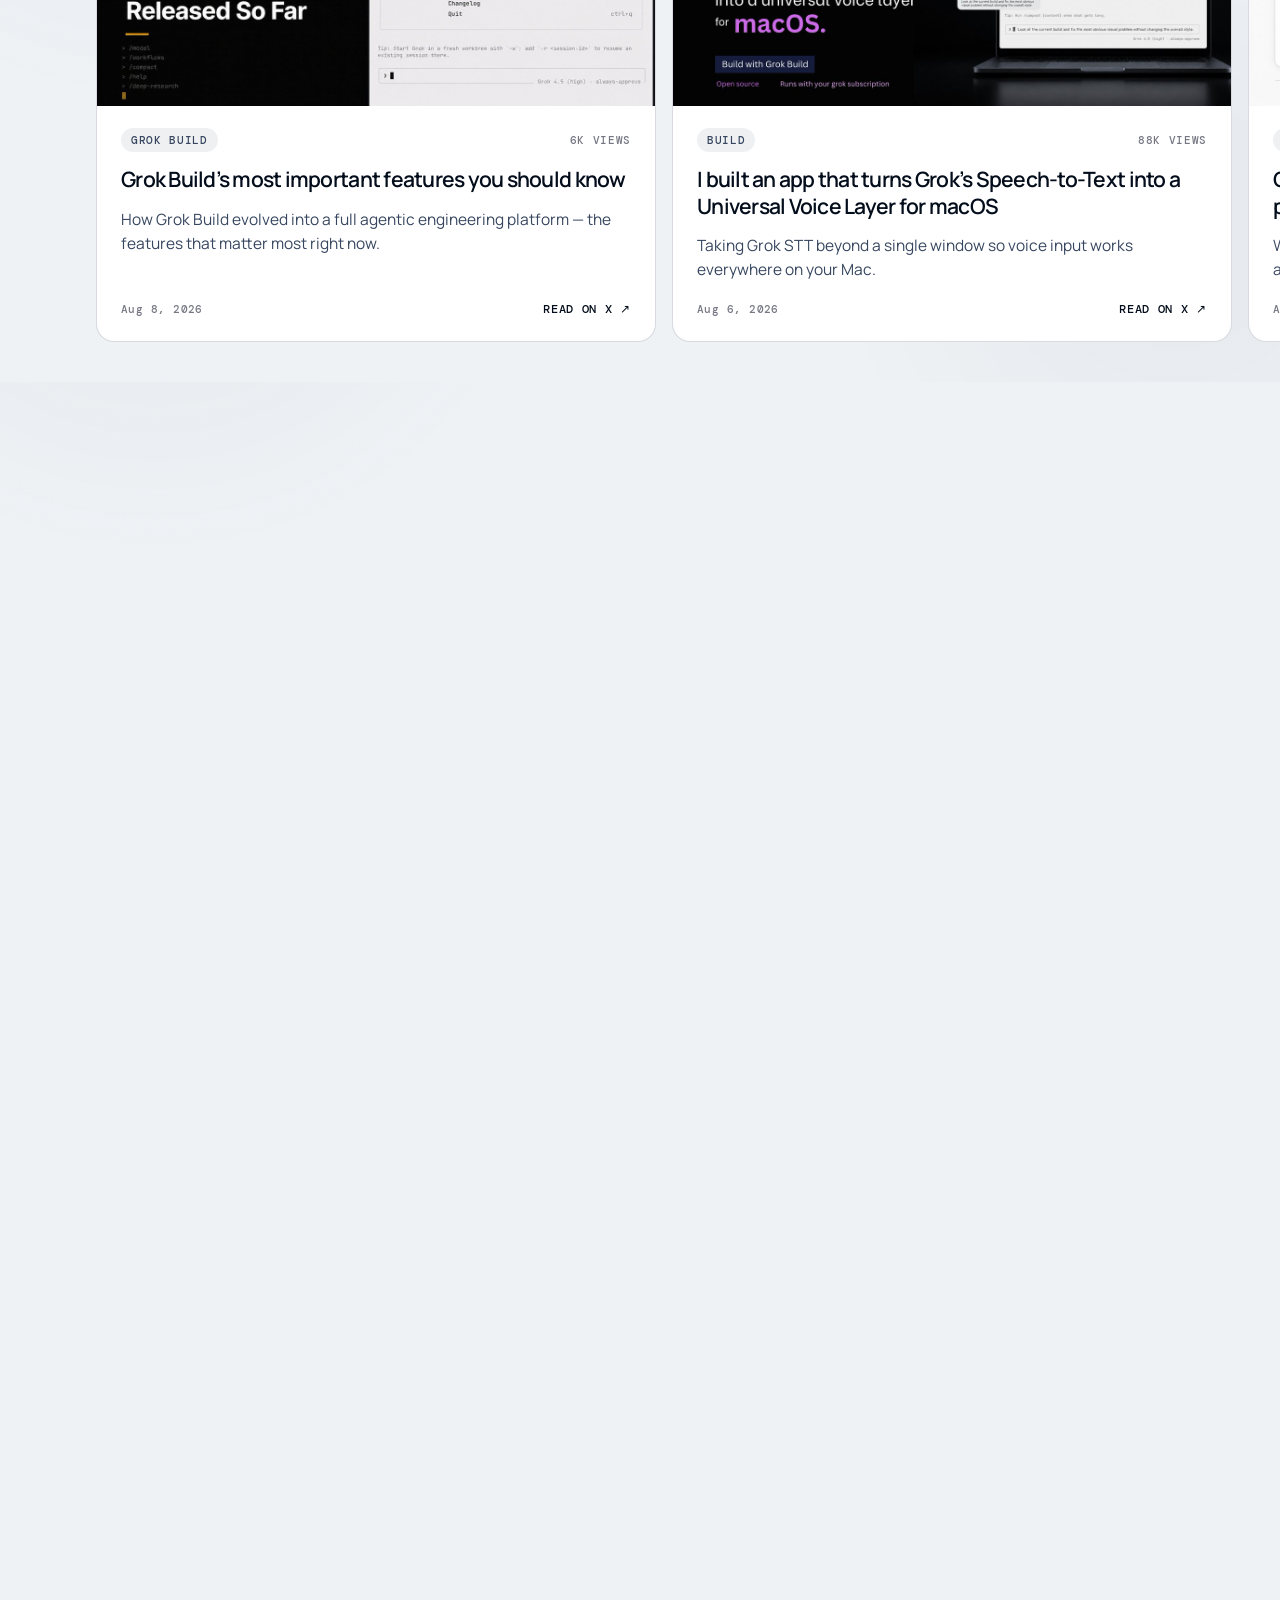
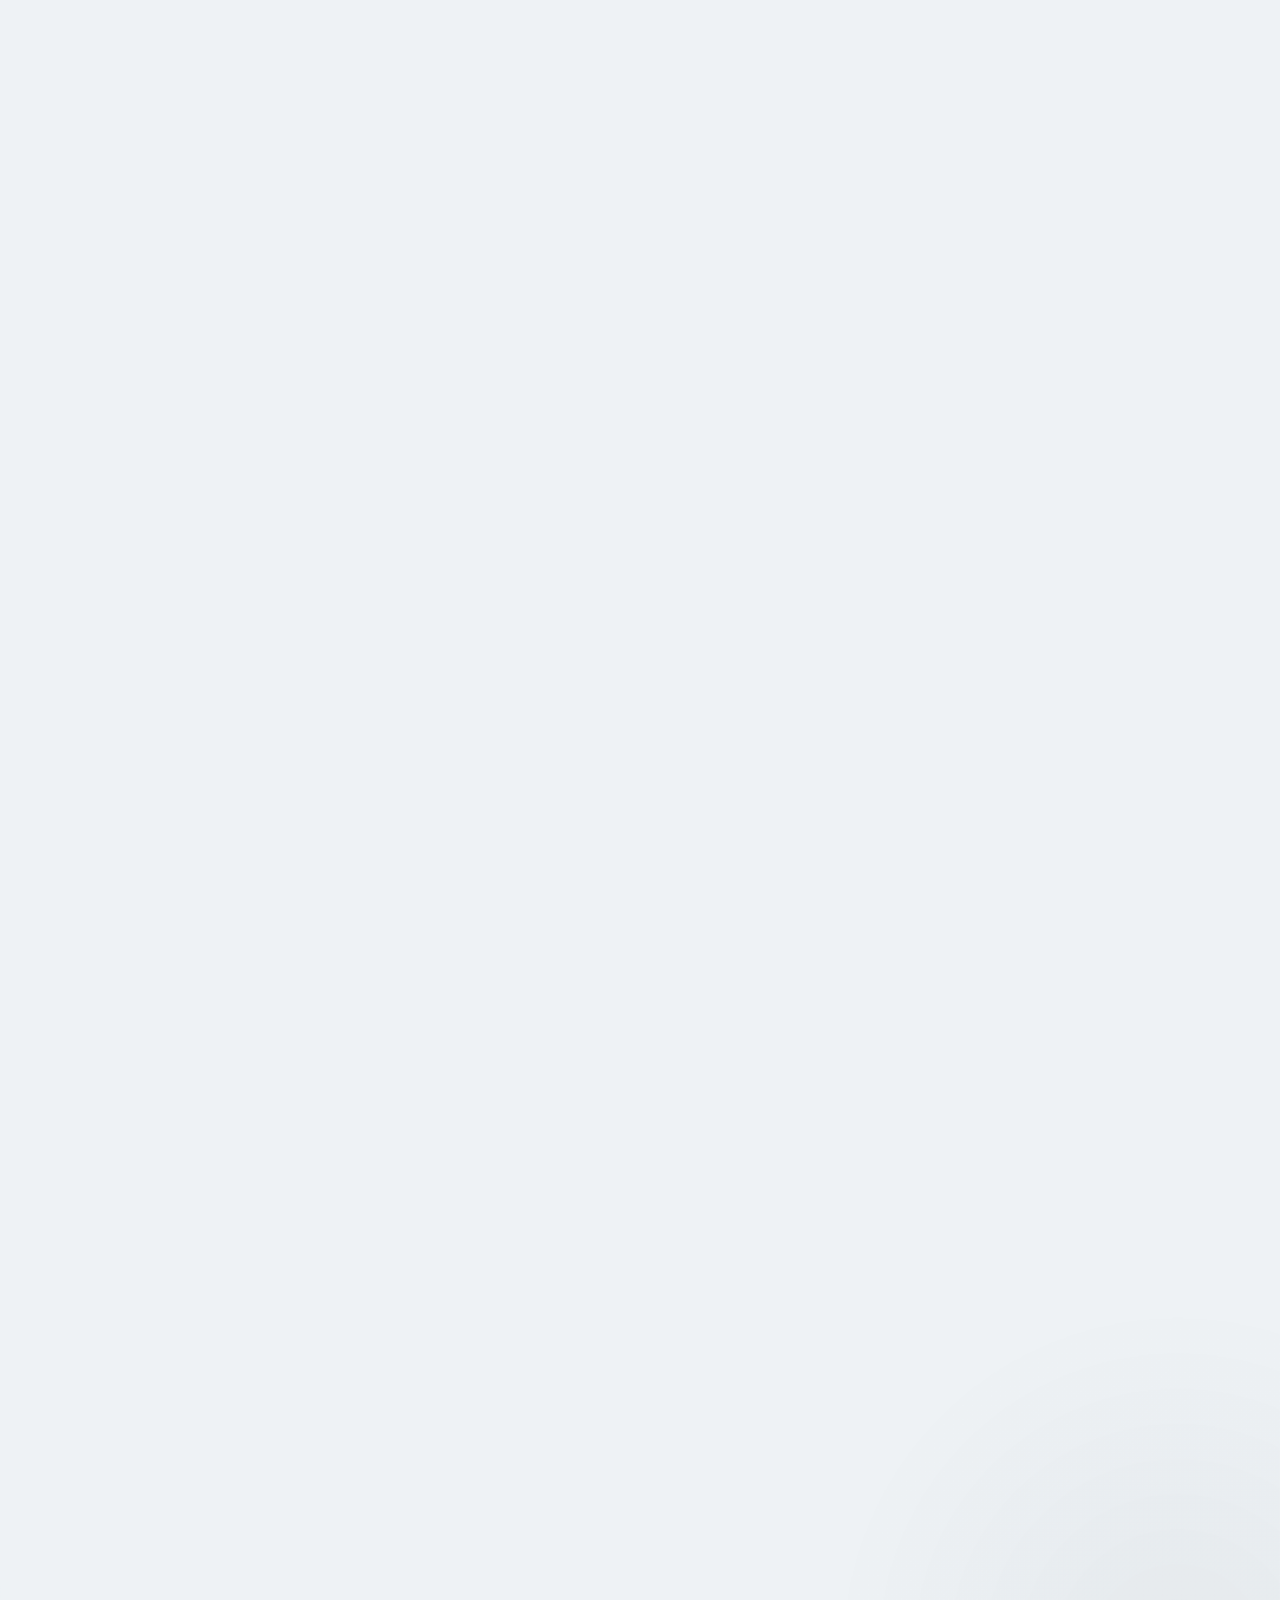
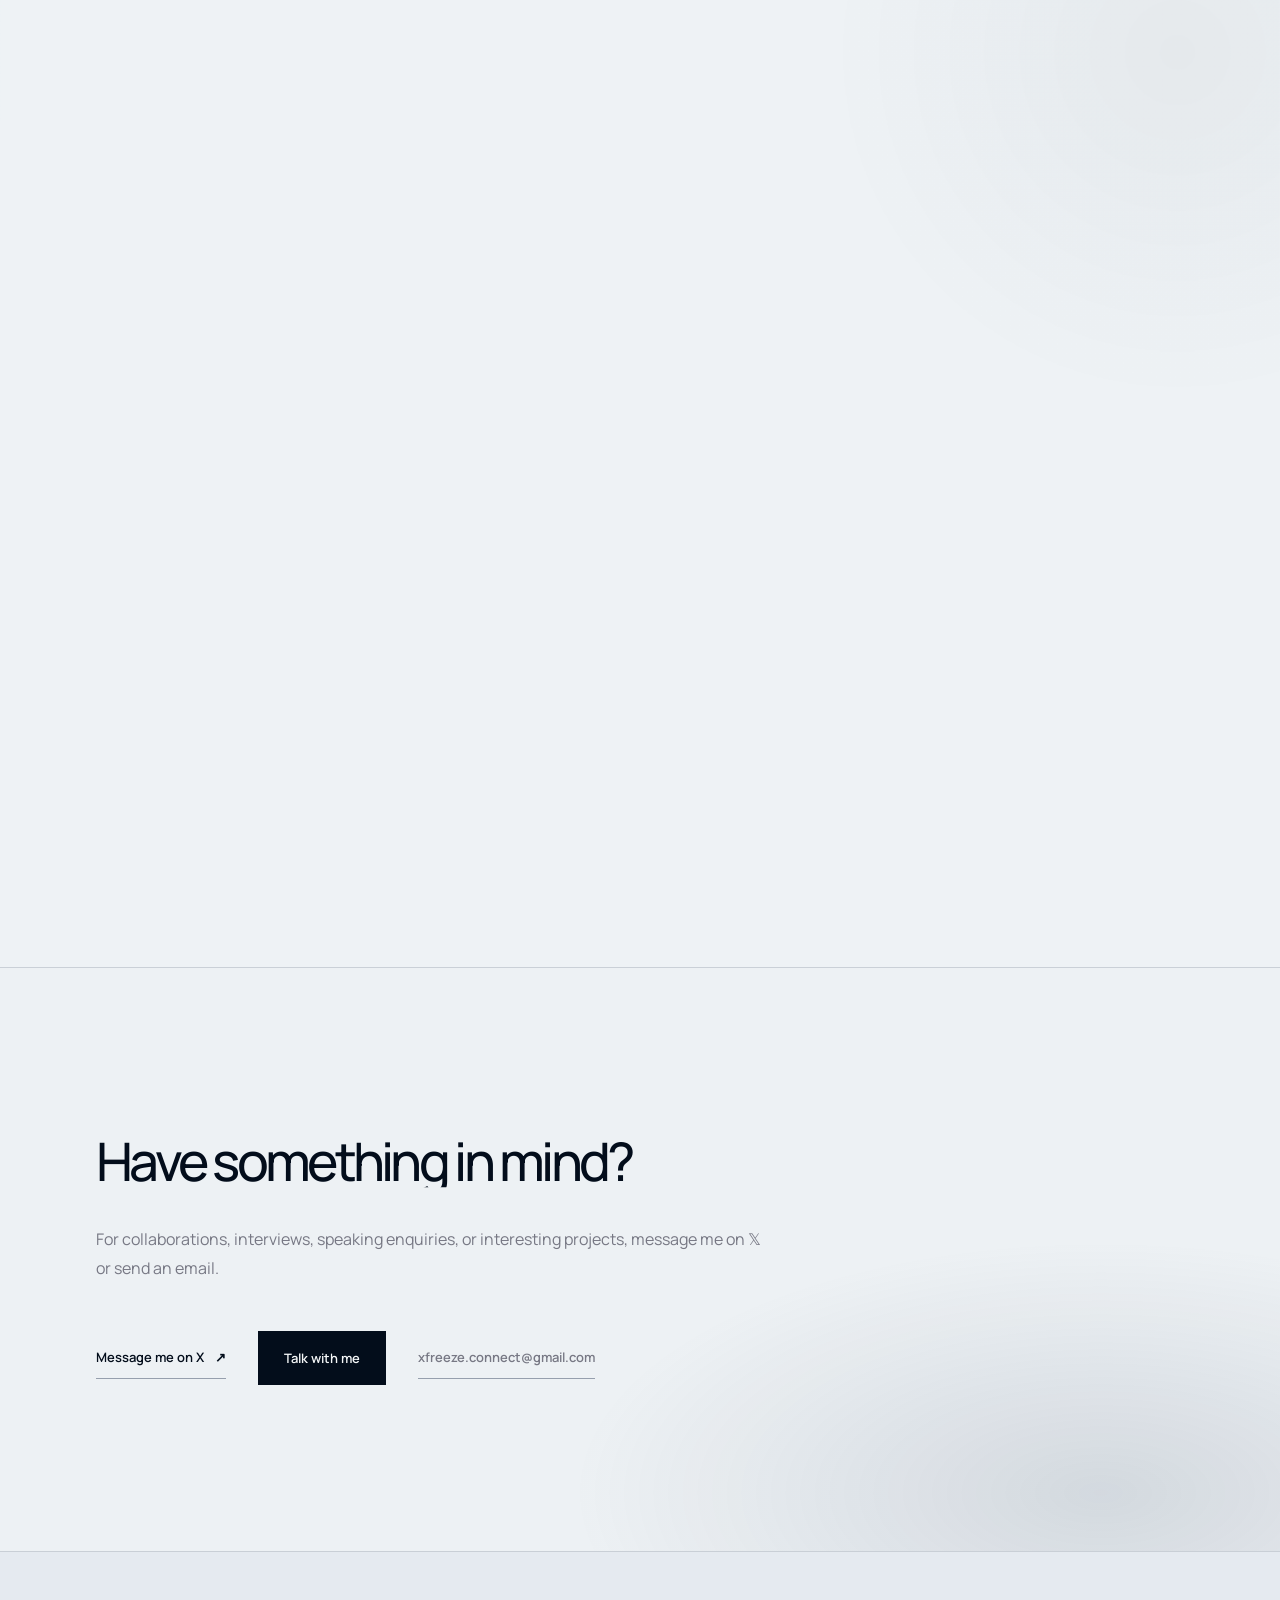
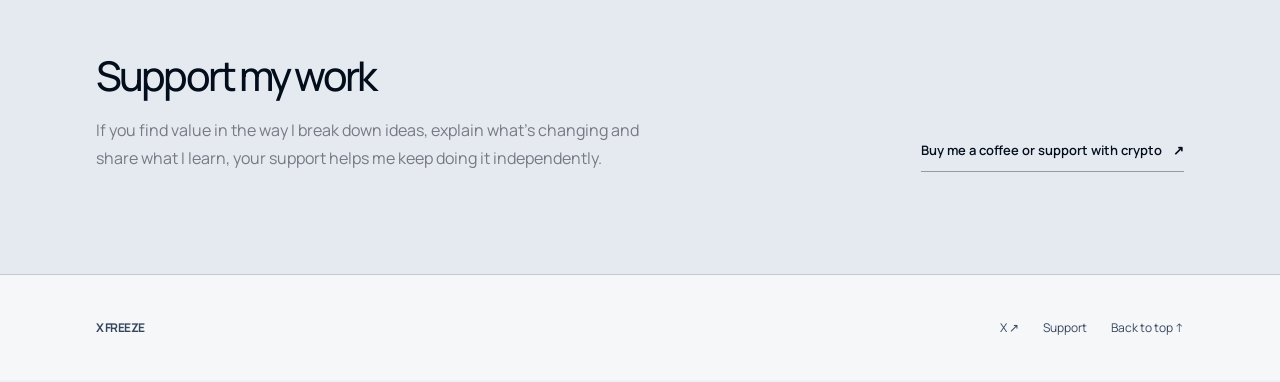
==== commit 55ff26a3: "Update followers to 285K+. Co-Authored-By: Claude Opus 5.5 <noreply@anthropic.com>" ====
--- a/index.html
+++ b/index.html
@@ -35,8 +35,8 @@
     <link rel="dns-prefetch" href="https://calendly.com">
     <link rel="preload" as="image" href="assets/xfreeze-hoodie-transparent.png">
     <link href="https://fonts.googleapis.com/css2?family=DM+Mono:wght@400;500&amp;family=Manrope:wght@400;500;600;700&amp;display=swap" rel="stylesheet">
-    <link rel="stylesheet" href="styles.css?v=grok-pill-2">
-    <script src="app.js" defer></script>
+    <link rel="stylesheet" href="styles.css?v=pill-fit-1">
+    <script src="app.js?v=stats-reveal-1" defer></script>
     <script src="nav-menu.js" defer></script>
   </head>
   <body>
@@ -132,7 +132,7 @@
               <dt>Post views in one year</dt>
             </div>
             <div class="profile-stat">
-              <dd>260K+</dd>
+              <dd>285K+</dd>
               <dt>Followers</dt>
             </div>
             <div class="profile-stat">
--- a/styles.css
+++ b/styles.css
@@ -3641,12 +3641,26 @@
   transition: opacity 1100ms cubic-bezier(0.16, 1, 0.3, 1), transform 1300ms cubic-bezier(0.16, 1, 0.3, 1), border-color 180ms ease;
 }
 
+/* The hero text column is narrow on phones (240px under 480px), so the note sizes to its
+   own text instead, up to the screen width. */
+@media (max-width: 780px) {
+  .hero-pill {
+    width: max-content;
+    max-width: calc(100vw - 2 * var(--gutter));
+  }
+}
+
 @media (max-width: 480px) {
   .hero-pill {
     white-space: nowrap;
-    gap: 8px;
-    padding-right: 12px;
+    gap: 7px;
+    padding: 5px 12px 5px 6px;
     font-size: 12px;
+  }
+
+  .hero-pill__icon {
+    width: 24px;
+    height: 24px;
   }
 
   .hero-pill__arrow,
@@ -3654,3 +3668,17 @@
     display: none;
   }
 }
+
+/* ── Phones: the stats card stays hidden until scrolled into view ── */
+@media (max-width: 780px) {
+  .has-reveal .profile-stats > .profile-stats-panel {
+    opacity: 0;
+    transform: translate3d(0, 56px, 0);
+    transition: opacity 900ms cubic-bezier(0.16, 1, 0.3, 1), transform 1100ms cubic-bezier(0.16, 1, 0.3, 1);
+  }
+
+  .has-reveal .profile-stats.is-visible > .profile-stats-panel {
+    opacity: 1;
+    transform: none;
+  }
+}
